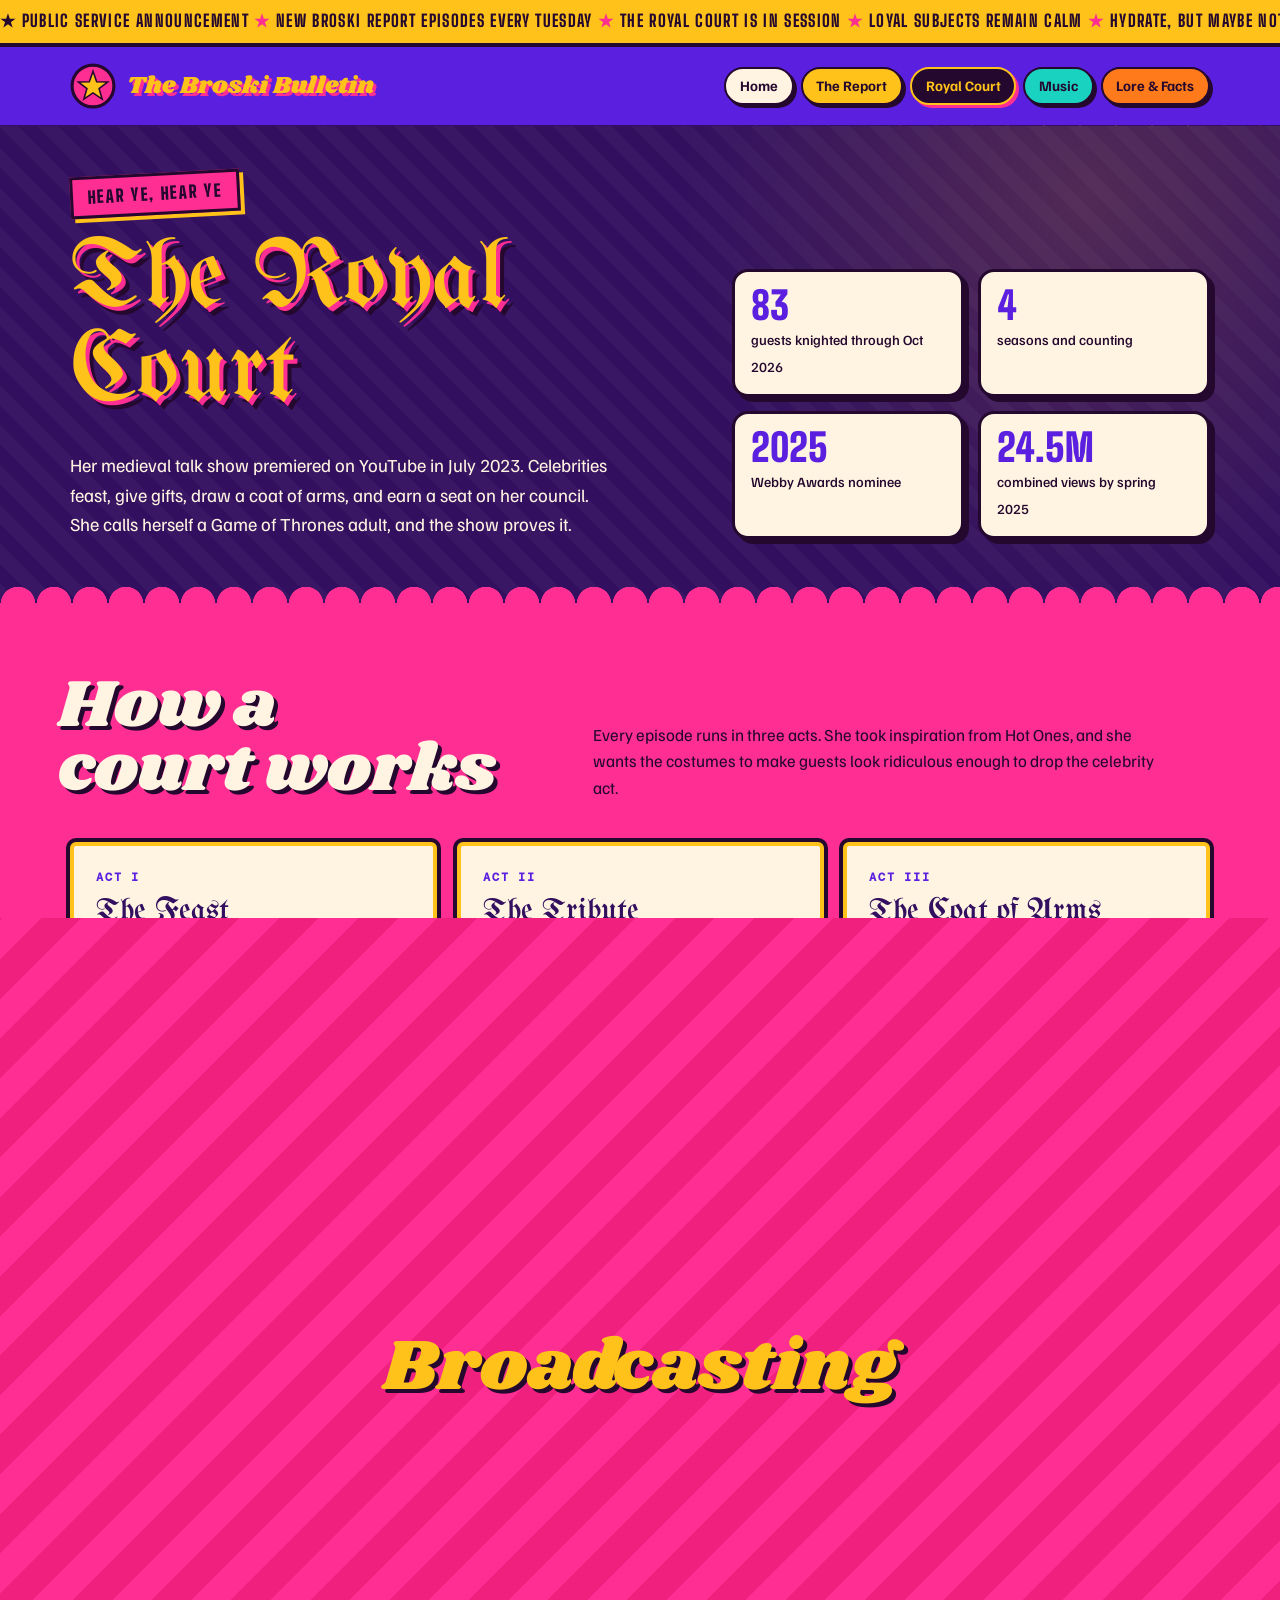
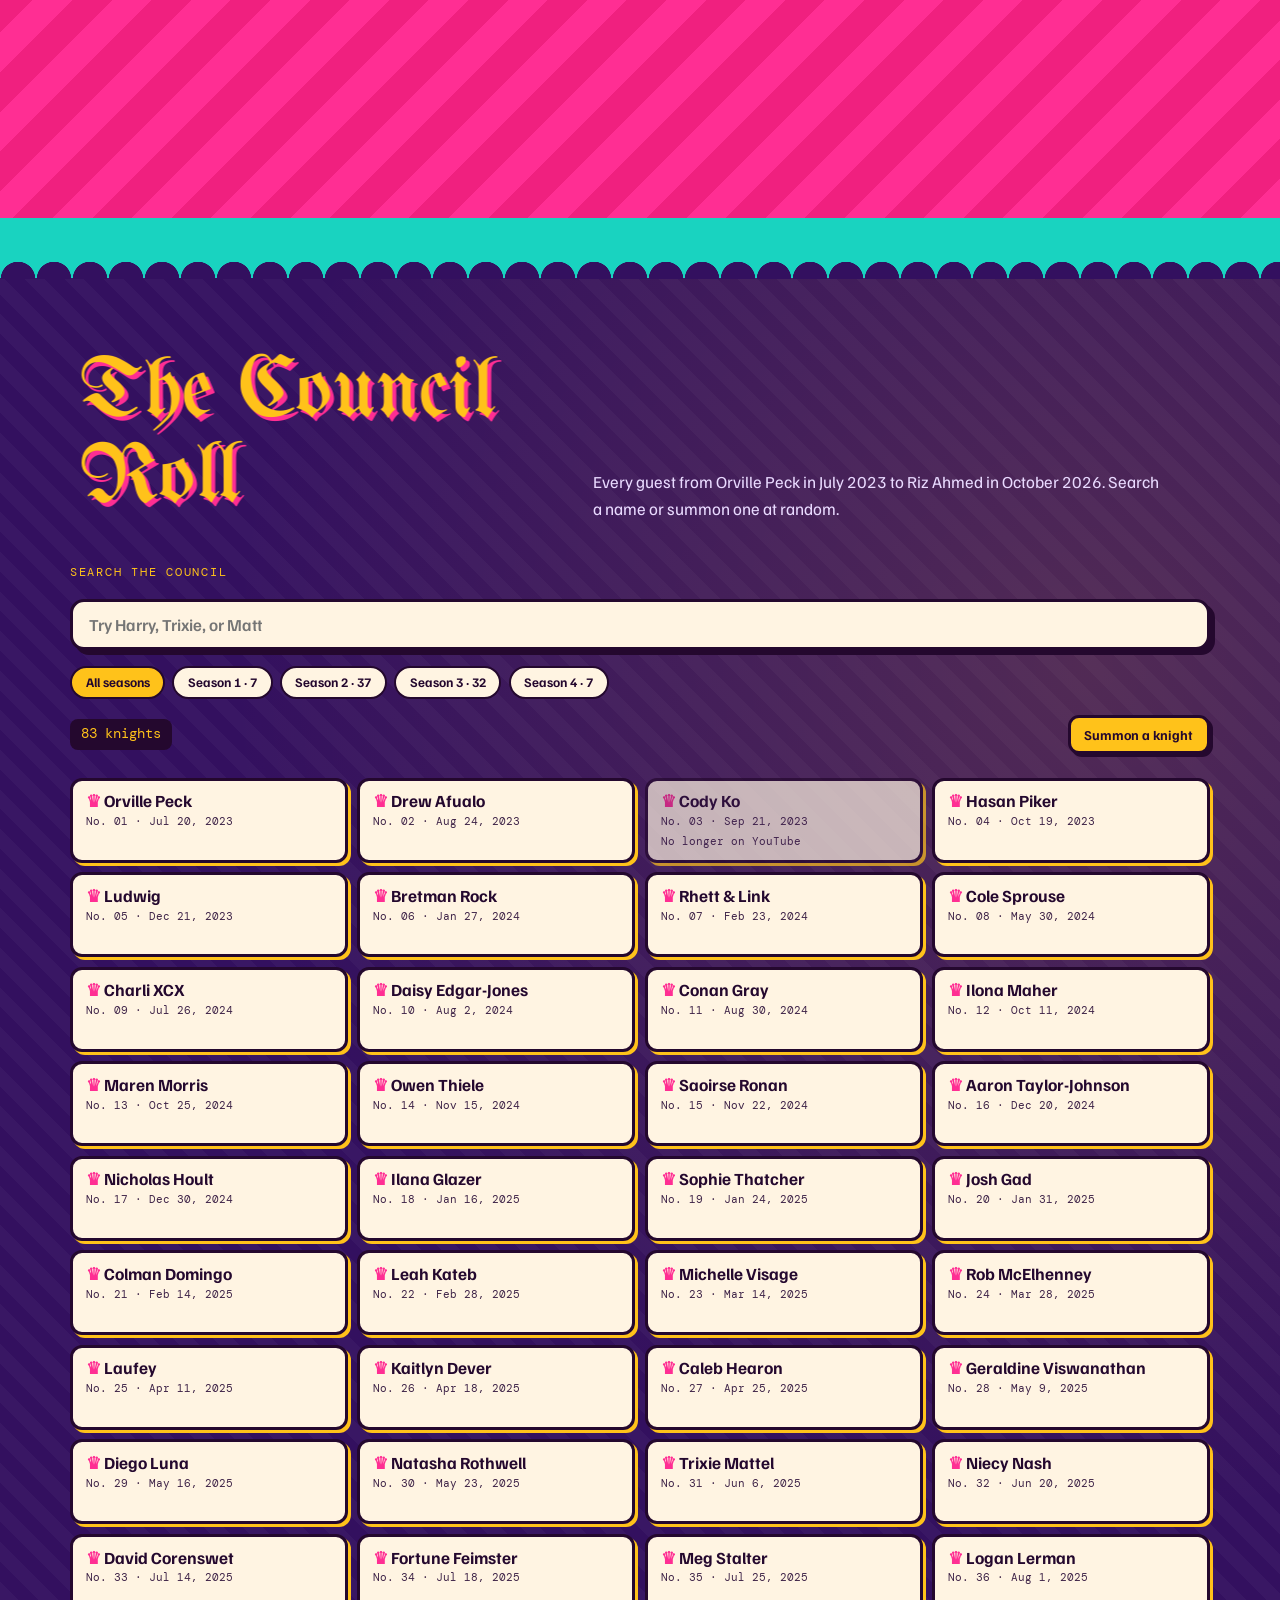
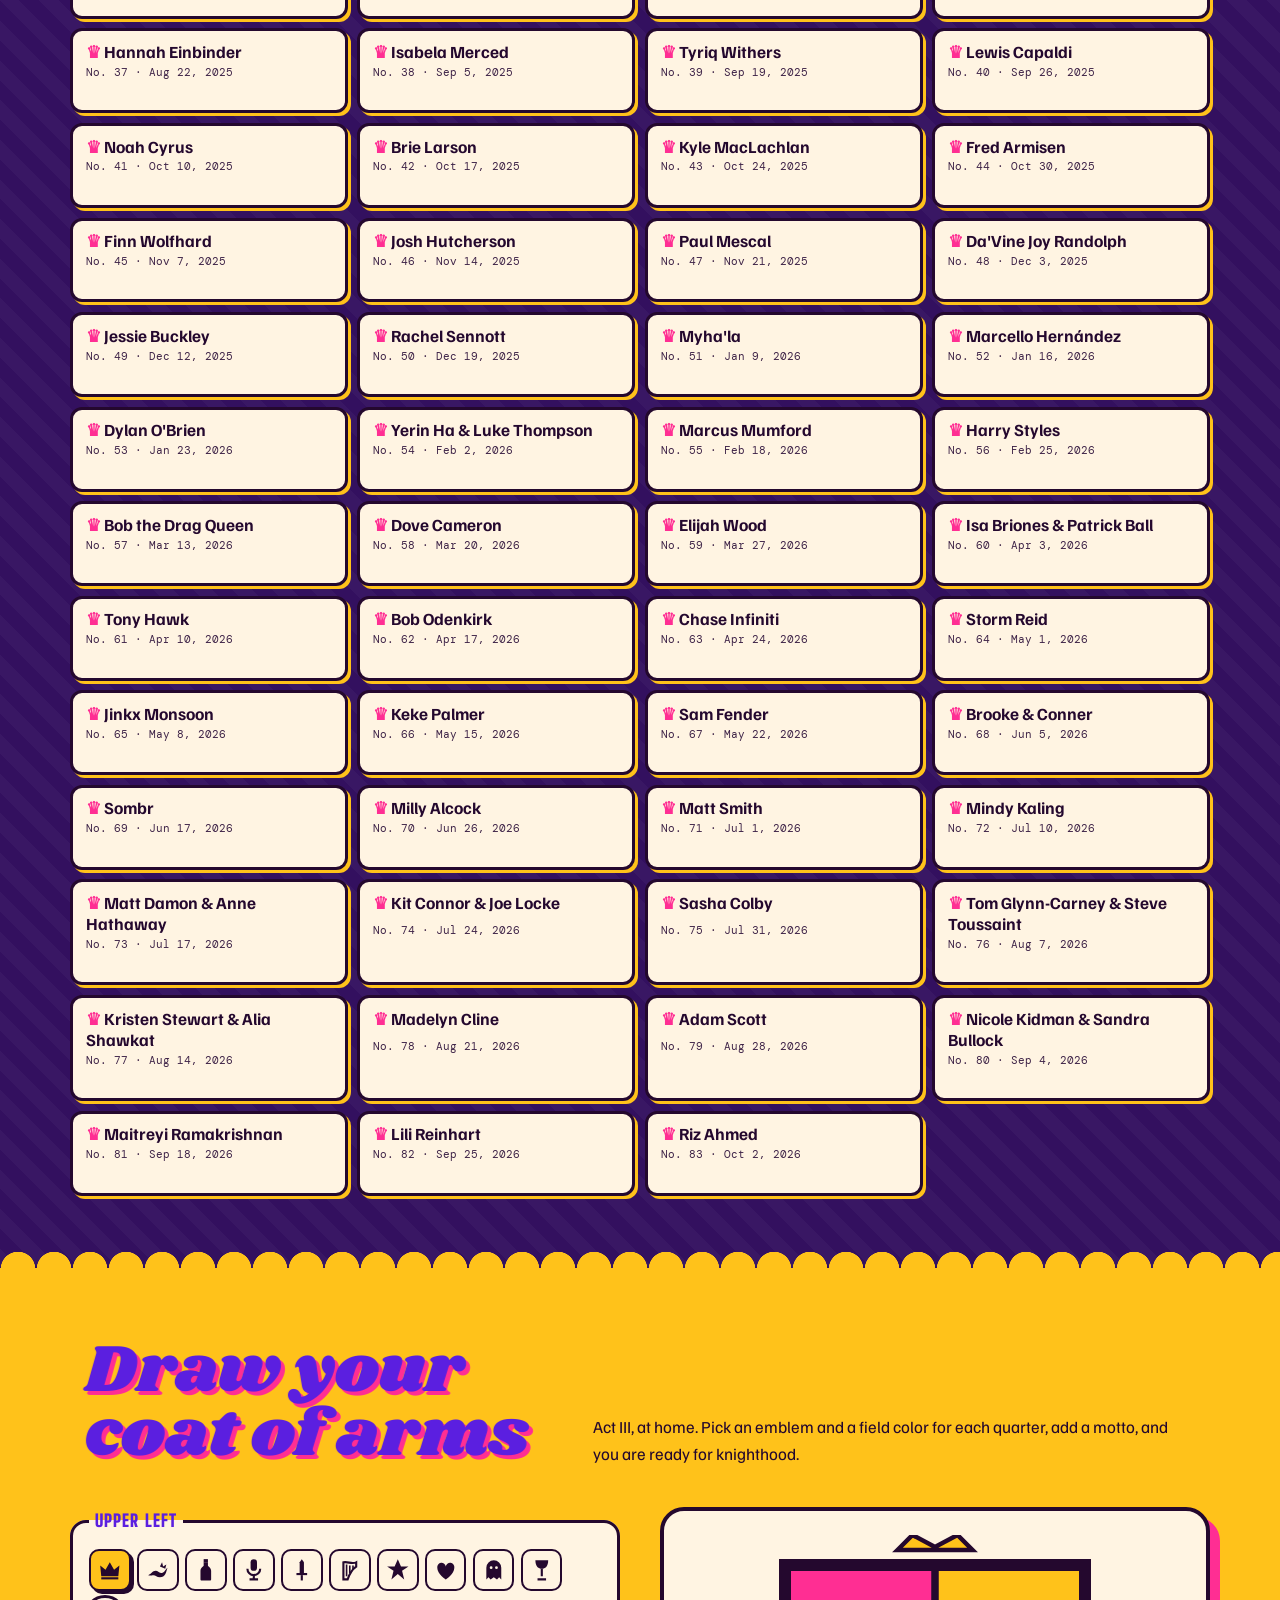
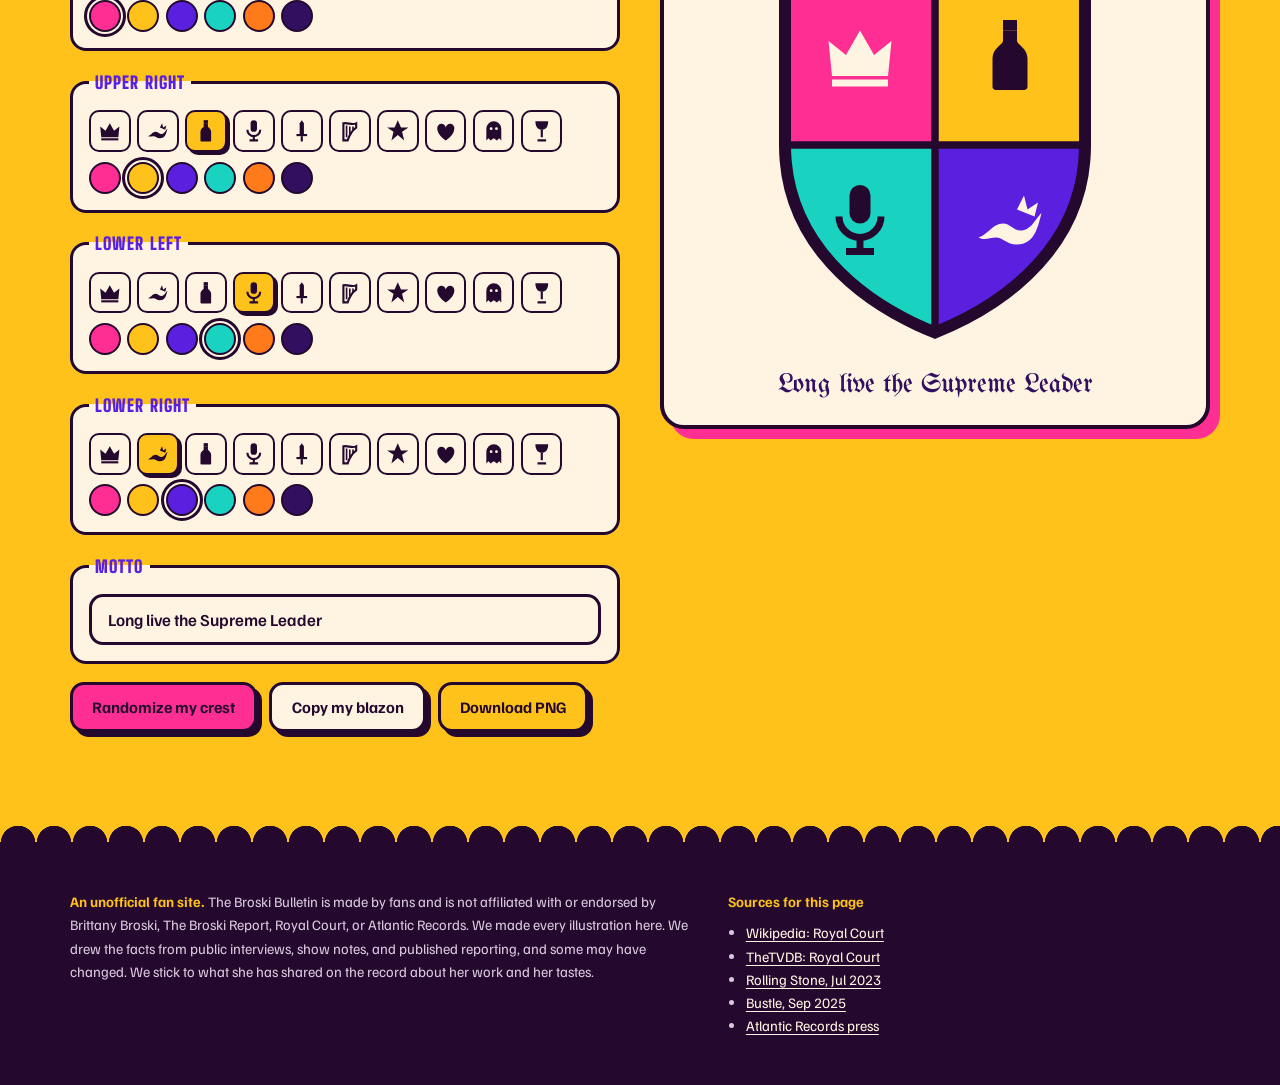
==== court.html @ e992fd04 "Play episodes in the on-page players, add 20 new episodes, contrast pass - Every Broski Report episo" ====
<!doctype html>
<html lang="en">
<head>
<meta charset="utf-8">
<meta name="viewport" content="width=device-width, initial-scale=1, viewport-fit=cover">
<title>Royal Court · Broski Bulletin</title>
<link rel="preconnect" href="https://fonts.googleapis.com"><link rel="preconnect" href="https://fonts.gstatic.com" crossorigin><link rel="stylesheet" href="https://fonts.googleapis.com/css2?family=Big+Shoulders+Display:wght@700;800;900&family=Familjen+Grotesk:ital,wght@0,400;0,500;0,700;1,400&family=DM+Mono:wght@400;500&family=UnifrakturMaguntia&family=Shrikhand&display=swap">
<link rel="stylesheet" href="styles.css">
</head>
<body>
<div class="ticker" aria-hidden="true"><div class="ticker-track"><span>★ Public service announcement <b>★</b> New Broski Report episodes every Tuesday <b>★</b> The Royal Court is in session <b>★</b> Loyal subjects remain calm <b>★</b> Hydrate, but maybe not with kombucha <b>★</b> Broski Nation thanks you for your service</span><span>★ Public service announcement <b>★</b> New Broski Report episodes every Tuesday <b>★</b> The Royal Court is in session <b>★</b> Loyal subjects remain calm <b>★</b> Hydrate, but maybe not with kombucha <b>★</b> Broski Nation thanks you for your service</span></div></div>
<header class="top" id="top">
  <div class="wrap">
    <a class="seal" href="index.html"><svg width="46" height="46" viewBox="0 0 44 44" aria-hidden="true"><circle cx="22" cy="22" r="20" fill="#FF2E93" stroke="#24082E" stroke-width="3"/><path d="M22 8 L25.5 18 L36 18.2 L27.8 24.5 L30.8 34.6 L22 28.6 L13.2 34.6 L16.2 24.5 L8 18.2 L18.5 18 Z" fill="#FFC21A" stroke="#24082E" stroke-width="1.5"/></svg>The Broski Bulletin</a>
    <nav class="nav" aria-label="Pages">
      <a href="index.html">Home</a>
      <a href="report.html">The Report</a>
      <a href="court.html" aria-current="page">Royal Court</a>
      <a href="music.html">Music</a>
      <a href="lore.html">Lore &amp; Facts</a>
    </nav>
  </div>
</header>
<main>
<section class="band b-court page-hero" aria-labelledby="page-title">
  <div class="wrap">
    <div>
      <span class="kicker">Hear ye, hear ye</span>
      <h1 id="page-title">The Royal Court</h1>
      <p class="lede">Her medieval talk show premiered on YouTube in July 2023. Celebrities feast, give gifts, draw a coat of arms, and earn a seat on her council. She calls herself a Game of Thrones adult, and the show proves it.</p>
    </div>
    <div class="hero-stats"><div><b>83</b><span>guests knighted through Oct 2026</span></div><div><b>4</b><span>seasons and counting</span></div><div><b>2025</b><span>Webby Awards nominee</span></div><div><b>24.5M</b><span>combined views by spring 2025</span></div></div>
  </div>
</section>

<section class="band b-pink" aria-labelledby="acts-title">
  <div class="wrap">
    <div class="sec-head"><h2 id="acts-title">How a court works</h2><p>Every episode runs in three acts. She took inspiration from Hot Ones, and she wants the costumes to make guests look ridiculous enough to drop the celebrity act.</p></div>
    <div class="acts">
      <article class="act"><span class="eyebrow">Act I</span><h3>The Feast</h3><p>The guest dresses the part in a cape and hat, eats from the royal table, drinks from a goblet, and fields funny and personal questions.</p></article>
      <article class="act"><span class="eyebrow">Act II</span><h3>The Tribute</h3><p>The guest presents a gift to the crown, and the two of them talk it through on air.</p></article>
      <article class="act"><span class="eyebrow">Act III</span><h3>The Coat of Arms</h3><p>The guest draws a four-part coat of arms while answering the emotional questions. Then she knights them onto her council.</p></article>
    </div>
  </div>
</section>

<section class="band b-teal" id="watch-court" aria-labelledby="wc-title">
  <div class="wrap">
    <div class="sec-head"><h2 id="wc-title">Hold court</h2><p>The official Royal Court playlist, every episode in one place. Press play and let the council run.</p></div>
    <div class="playlist stage" data-list="PLihu86dj4FRMiSutkdLJJhqg7zSeTvo6U" data-variant="court"><button class="yt pl-yt pl-court" type="button" data-list="PLihu86dj4FRMiSutkdLJJhqg7zSeTvo6U" aria-label="Play the Royal Court playlist"><span class="pl-icon pl-crown" aria-hidden="true">♛</span><span class="play" aria-hidden="true"></span><span class="pl-label">Play the full court</span></button><p class="pl-now" hidden></p><p class="pl-note">Plays here through YouTube. Pick any episode below to load it into this player. Prefer the app? <a href="https://www.youtube.com/playlist?list=PLihu86dj4FRMiSutkdLJJhqg7zSeTvo6U" target="_blank" rel="noopener">Open the playlist on YouTube ↗</a></p></div>
  </div>
</section>

<section class="band b-court" id="roll" aria-labelledby="roll-title">
  <div class="wrap">
    <div class="sec-head"><h2 id="roll-title">The Council Roll</h2><p>Every guest from Orville Peck in July 2023 to Riz Ahmed in October 2026. Search a name or summon one at random.</p></div>
    <div class="tools">
      <label class="eyebrow" for="g-search" style="color:#FFC21A">Search the council</label>
      <input class="search" id="g-search" type="search" placeholder="Try Harry, Trixie, or Matt" autocomplete="off">
      <div class="chips" role="group" aria-label="Filter by season"><button class="chip" type="button" data-cs="all" aria-pressed="true">All seasons</button><button class="chip" type="button" data-cs="1" aria-pressed="false">Season 1 · 7</button><button class="chip" type="button" data-cs="2" aria-pressed="false">Season 2 · 37</button><button class="chip" type="button" data-cs="3" aria-pressed="false">Season 3 · 32</button><button class="chip" type="button" data-cs="4" aria-pressed="false">Season 4 · 7</button></div>
      <div class="tools-row"><span class="count" id="g-count" aria-live="polite">83 knights</span><button class="btn gold small" id="g-random" type="button">Summon a knight</button></div>
    </div>
    <div class="roll-grid" id="roll-list">
      <button class="guest" type="button" id="knight-01" data-s="1" data-n="orville peck" data-vid="fV70vvbaktk" data-title="Royal Court: Orville Peck"><b>Orville Peck</b><span>No. 01 · Jul 20, 2023</span><em>▶ Play in the court</em></button>
      <button class="guest" type="button" id="knight-02" data-s="1" data-n="drew afualo" data-vid="s-8rWY9KZNY" data-title="Royal Court: Drew Afualo"><b>Drew Afualo</b><span>No. 02 · Aug 24, 2023</span><em>▶ Play in the court</em></button>
      <div class="guest gone" id="knight-03" data-s="1" data-n="cody ko"><b>Cody Ko</b><span>No. 03 · Sep 21, 2023</span><em>No longer on YouTube</em></div>
      <button class="guest" type="button" id="knight-04" data-s="1" data-n="hasan piker" data-vid="adirfoaPacc" data-title="Royal Court: Hasan Piker"><b>Hasan Piker</b><span>No. 04 · Oct 19, 2023</span><em>▶ Play in the court</em></button>
      <button class="guest" type="button" id="knight-05" data-s="1" data-n="ludwig" data-vid="oF1NpILWGhg" data-title="Royal Court: Ludwig"><b>Ludwig</b><span>No. 05 · Dec 21, 2023</span><em>▶ Play in the court</em></button>
      <button class="guest" type="button" id="knight-06" data-s="1" data-n="bretman rock" data-vid="0dn3V-PjU5I" data-title="Royal Court: Bretman Rock"><b>Bretman Rock</b><span>No. 06 · Jan 27, 2024</span><em>▶ Play in the court</em></button>
      <button class="guest" type="button" id="knight-07" data-s="1" data-n="rhett &amp; link" data-vid="HYHS8vIPZgQ" data-title="Royal Court: Rhett &amp; Link"><b>Rhett &amp; Link</b><span>No. 07 · Feb 23, 2024</span><em>▶ Play in the court</em></button>
      <button class="guest" type="button" id="knight-08" data-s="2" data-n="cole sprouse" data-vid="-iks8pJUv7E" data-title="Royal Court: Cole Sprouse"><b>Cole Sprouse</b><span>No. 08 · May 30, 2024</span><em>▶ Play in the court</em></button>
      <button class="guest" type="button" id="knight-09" data-s="2" data-n="charli xcx" data-vid="digzsDLaNOI" data-title="Royal Court: Charli XCX"><b>Charli XCX</b><span>No. 09 · Jul 26, 2024</span><em>▶ Play in the court</em></button>
      <button class="guest" type="button" id="knight-10" data-s="2" data-n="daisy edgar-jones" data-vid="FLEoDN6V2lo" data-title="Royal Court: Daisy Edgar-Jones"><b>Daisy Edgar-Jones</b><span>No. 10 · Aug 2, 2024</span><em>▶ Play in the court</em></button>
      <button class="guest" type="button" id="knight-11" data-s="2" data-n="conan gray" data-vid="x6bXsiDtYsY" data-title="Royal Court: Conan Gray"><b>Conan Gray</b><span>No. 11 · Aug 30, 2024</span><em>▶ Play in the court</em></button>
      <button class="guest" type="button" id="knight-12" data-s="2" data-n="ilona maher" data-vid="4u4KzBas7ZE" data-title="Royal Court: Ilona Maher"><b>Ilona Maher</b><span>No. 12 · Oct 11, 2024</span><em>▶ Play in the court</em></button>
      <button class="guest" type="button" id="knight-13" data-s="2" data-n="maren morris" data-vid="EG4ba0Igsf8" data-title="Royal Court: Maren Morris"><b>Maren Morris</b><span>No. 13 · Oct 25, 2024</span><em>▶ Play in the court</em></button>
      <button class="guest" type="button" id="knight-14" data-s="2" data-n="owen thiele" data-vid="AVlTqJifTgk" data-title="Royal Court: Owen Thiele"><b>Owen Thiele</b><span>No. 14 · Nov 15, 2024</span><em>▶ Play in the court</em></button>
      <button class="guest" type="button" id="knight-15" data-s="2" data-n="saoirse ronan" data-vid="PHTHdVK3JXM" data-title="Royal Court: Saoirse Ronan"><b>Saoirse Ronan</b><span>No. 15 · Nov 22, 2024</span><em>▶ Play in the court</em></button>
      <button class="guest" type="button" id="knight-16" data-s="2" data-n="aaron taylor-johnson" data-vid="9cHHK_ypNZw" data-title="Royal Court: Aaron Taylor-Johnson"><b>Aaron Taylor-Johnson</b><span>No. 16 · Dec 20, 2024</span><em>▶ Play in the court</em></button>
      <button class="guest" type="button" id="knight-17" data-s="2" data-n="nicholas hoult" data-vid="DfNcgzfg80s" data-title="Royal Court: Nicholas Hoult"><b>Nicholas Hoult</b><span>No. 17 · Dec 30, 2024</span><em>▶ Play in the court</em></button>
      <button class="guest" type="button" id="knight-18" data-s="2" data-n="ilana glazer" data-vid="cZEvDNVQgx0" data-title="Royal Court: Ilana Glazer"><b>Ilana Glazer</b><span>No. 18 · Jan 16, 2025</span><em>▶ Play in the court</em></button>
      <button class="guest" type="button" id="knight-19" data-s="2" data-n="sophie thatcher" data-vid="rtM6IstvooA" data-title="Royal Court: Sophie Thatcher"><b>Sophie Thatcher</b><span>No. 19 · Jan 24, 2025</span><em>▶ Play in the court</em></button>
      <button class="guest" type="button" id="knight-20" data-s="2" data-n="josh gad" data-vid="oa-iLXCTwtQ" data-title="Royal Court: Josh Gad"><b>Josh Gad</b><span>No. 20 · Jan 31, 2025</span><em>▶ Play in the court</em></button>
      <button class="guest" type="button" id="knight-21" data-s="2" data-n="colman domingo" data-vid="YT8e1mCeVMw" data-title="Royal Court: Colman Domingo"><b>Colman Domingo</b><span>No. 21 · Feb 14, 2025</span><em>▶ Play in the court</em></button>
      <button class="guest" type="button" id="knight-22" data-s="2" data-n="leah kateb" data-vid="DQCvuD04zIQ" data-title="Royal Court: Leah Kateb"><b>Leah Kateb</b><span>No. 22 · Feb 28, 2025</span><em>▶ Play in the court</em></button>
      <button class="guest" type="button" id="knight-23" data-s="2" data-n="michelle visage" data-vid="0R6yqx0B-6E" data-title="Royal Court: Michelle Visage"><b>Michelle Visage</b><span>No. 23 · Mar 14, 2025</span><em>▶ Play in the court</em></button>
      <button class="guest" type="button" id="knight-24" data-s="2" data-n="rob mcelhenney" data-vid="98WbNzYhYnU" data-title="Royal Court: Rob McElhenney"><b>Rob McElhenney</b><span>No. 24 · Mar 28, 2025</span><em>▶ Play in the court</em></button>
      <button class="guest" type="button" id="knight-25" data-s="2" data-n="laufey" data-vid="EOOKRYXw5ks" data-title="Royal Court: Laufey"><b>Laufey</b><span>No. 25 · Apr 11, 2025</span><em>▶ Play in the court</em></button>
      <button class="guest" type="button" id="knight-26" data-s="2" data-n="kaitlyn dever" data-vid="o1txVUDzhD0" data-title="Royal Court: Kaitlyn Dever"><b>Kaitlyn Dever</b><span>No. 26 · Apr 18, 2025</span><em>▶ Play in the court</em></button>
      <button class="guest" type="button" id="knight-27" data-s="2" data-n="caleb hearon" data-vid="6tNWYBV4xoM" data-title="Royal Court: Caleb Hearon"><b>Caleb Hearon</b><span>No. 27 · Apr 25, 2025</span><em>▶ Play in the court</em></button>
      <button class="guest" type="button" id="knight-28" data-s="2" data-n="geraldine viswanathan" data-vid="ZeoNuYuSGVY" data-title="Royal Court: Geraldine Viswanathan"><b>Geraldine Viswanathan</b><span>No. 28 · May 9, 2025</span><em>▶ Play in the court</em></button>
      <button class="guest" type="button" id="knight-29" data-s="2" data-n="diego luna" data-vid="CaMN7lbHevs" data-title="Royal Court: Diego Luna"><b>Diego Luna</b><span>No. 29 · May 16, 2025</span><em>▶ Play in the court</em></button>
      <button class="guest" type="button" id="knight-30" data-s="2" data-n="natasha rothwell" data-vid="2E7WGltkY3o" data-title="Royal Court: Natasha Rothwell"><b>Natasha Rothwell</b><span>No. 30 · May 23, 2025</span><em>▶ Play in the court</em></button>
      <button class="guest" type="button" id="knight-31" data-s="2" data-n="trixie mattel" data-vid="4_oLkEiO7ks" data-title="Royal Court: Trixie Mattel"><b>Trixie Mattel</b><span>No. 31 · Jun 6, 2025</span><em>▶ Play in the court</em></button>
      <button class="guest" type="button" id="knight-32" data-s="2" data-n="niecy nash" data-vid="9RvqhC-mcOw" data-title="Royal Court: Niecy Nash"><b>Niecy Nash</b><span>No. 32 · Jun 20, 2025</span><em>▶ Play in the court</em></button>
      <button class="guest" type="button" id="knight-33" data-s="2" data-n="david corenswet" data-vid="HSkxQslmZ8Q" data-title="Royal Court: David Corenswet"><b>David Corenswet</b><span>No. 33 · Jul 14, 2025</span><em>▶ Play in the court</em></button>
      <button class="guest" type="button" id="knight-34" data-s="2" data-n="fortune feimster" data-vid="CzJh-35rS60" data-title="Royal Court: Fortune Feimster"><b>Fortune Feimster</b><span>No. 34 · Jul 18, 2025</span><em>▶ Play in the court</em></button>
      <button class="guest" type="button" id="knight-35" data-s="2" data-n="meg stalter" data-vid="cTwMxhx8jP0" data-title="Royal Court: Meg Stalter"><b>Meg Stalter</b><span>No. 35 · Jul 25, 2025</span><em>▶ Play in the court</em></button>
      <button class="guest" type="button" id="knight-36" data-s="2" data-n="logan lerman" data-vid="xcJBPqEaLYc" data-title="Royal Court: Logan Lerman"><b>Logan Lerman</b><span>No. 36 · Aug 1, 2025</span><em>▶ Play in the court</em></button>
      <button class="guest" type="button" id="knight-37" data-s="2" data-n="hannah einbinder" data-vid="ypTsVPomfOc" data-title="Royal Court: Hannah Einbinder"><b>Hannah Einbinder</b><span>No. 37 · Aug 22, 2025</span><em>▶ Play in the court</em></button>
      <button class="guest" type="button" id="knight-38" data-s="2" data-n="isabela merced" data-vid="nbY4zdliKuA" data-title="Royal Court: Isabela Merced"><b>Isabela Merced</b><span>No. 38 · Sep 5, 2025</span><em>▶ Play in the court</em></button>
      <button class="guest" type="button" id="knight-39" data-s="2" data-n="tyriq withers" data-vid="HVyvXZMtGis" data-title="Royal Court: Tyriq Withers"><b>Tyriq Withers</b><span>No. 39 · Sep 19, 2025</span><em>▶ Play in the court</em></button>
      <button class="guest" type="button" id="knight-40" data-s="2" data-n="lewis capaldi" data-vid="gWUYhW1h7uU" data-title="Royal Court: Lewis Capaldi"><b>Lewis Capaldi</b><span>No. 40 · Sep 26, 2025</span><em>▶ Play in the court</em></button>
      <button class="guest" type="button" id="knight-41" data-s="2" data-n="noah cyrus" data-vid="sH0AILbpY0Y" data-title="Royal Court: Noah Cyrus"><b>Noah Cyrus</b><span>No. 41 · Oct 10, 2025</span><em>▶ Play in the court</em></button>
      <button class="guest" type="button" id="knight-42" data-s="2" data-n="brie larson" data-vid="RiplOo4Cz3E" data-title="Royal Court: Brie Larson"><b>Brie Larson</b><span>No. 42 · Oct 17, 2025</span><em>▶ Play in the court</em></button>
      <button class="guest" type="button" id="knight-43" data-s="2" data-n="kyle maclachlan" data-vid="fTXvdLjWgLw" data-title="Royal Court: Kyle MacLachlan"><b>Kyle MacLachlan</b><span>No. 43 · Oct 24, 2025</span><em>▶ Play in the court</em></button>
      <button class="guest" type="button" id="knight-44" data-s="2" data-n="fred armisen" data-vid="Y3OFomGGO1A" data-title="Royal Court: Fred Armisen"><b>Fred Armisen</b><span>No. 44 · Oct 30, 2025</span><em>▶ Play in the court</em></button>
      <button class="guest" type="button" id="knight-45" data-s="3" data-n="finn wolfhard" data-vid="MsFpMz5H3-M" data-title="Royal Court: Finn Wolfhard"><b>Finn Wolfhard</b><span>No. 45 · Nov 7, 2025</span><em>▶ Play in the court</em></button>
      <button class="guest" type="button" id="knight-46" data-s="3" data-n="josh hutcherson" data-vid="V5GCCiQwQJQ" data-title="Royal Court: Josh Hutcherson"><b>Josh Hutcherson</b><span>No. 46 · Nov 14, 2025</span><em>▶ Play in the court</em></button>
      <button class="guest" type="button" id="knight-47" data-s="3" data-n="paul mescal" data-vid="MdtR0hK5R0I" data-title="Royal Court: Paul Mescal"><b>Paul Mescal</b><span>No. 47 · Nov 21, 2025</span><em>▶ Play in the court</em></button>
      <button class="guest" type="button" id="knight-48" data-s="3" data-n="da&#x27;vine joy randolph" data-vid="T6dyHb39XsU" data-title="Royal Court: Da&#x27;Vine Joy Randolph"><b>Da&#x27;Vine Joy Randolph</b><span>No. 48 · Dec 3, 2025</span><em>▶ Play in the court</em></button>
      <button class="guest" type="button" id="knight-49" data-s="3" data-n="jessie buckley" data-vid="laPRoJM1piA" data-title="Royal Court: Jessie Buckley"><b>Jessie Buckley</b><span>No. 49 · Dec 12, 2025</span><em>▶ Play in the court</em></button>
      <button class="guest" type="button" id="knight-50" data-s="3" data-n="rachel sennott" data-vid="HZnwic9-oTk" data-title="Royal Court: Rachel Sennott"><b>Rachel Sennott</b><span>No. 50 · Dec 19, 2025</span><em>▶ Play in the court</em></button>
      <button class="guest" type="button" id="knight-51" data-s="3" data-n="myha&#x27;la" data-vid="ZX1fD_rtOaY" data-title="Royal Court: Myha&#x27;la"><b>Myha&#x27;la</b><span>No. 51 · Jan 9, 2026</span><em>▶ Play in the court</em></button>
      <button class="guest" type="button" id="knight-52" data-s="3" data-n="marcello hernández" data-vid="vt3AW9stvpg" data-title="Royal Court: Marcello Hernández"><b>Marcello Hernández</b><span>No. 52 · Jan 16, 2026</span><em>▶ Play in the court</em></button>
      <button class="guest" type="button" id="knight-53" data-s="3" data-n="dylan o&#x27;brien" data-vid="HFLsqG6Umn0" data-title="Royal Court: Dylan O&#x27;Brien"><b>Dylan O&#x27;Brien</b><span>No. 53 · Jan 23, 2026</span><em>▶ Play in the court</em></button>
      <button class="guest" type="button" id="knight-54" data-s="3" data-n="yerin ha &amp; luke thompson" data-vid="9gRIO_P7utw" data-title="Royal Court: Yerin Ha &amp; Luke Thompson"><b>Yerin Ha &amp; Luke Thompson</b><span>No. 54 · Feb 2, 2026</span><em>▶ Play in the court</em></button>
      <button class="guest" type="button" id="knight-55" data-s="3" data-n="marcus mumford" data-vid="Yv-r79zWPPA" data-title="Royal Court: Marcus Mumford"><b>Marcus Mumford</b><span>No. 55 · Feb 18, 2026</span><em>▶ Play in the court</em></button>
      <button class="guest" type="button" id="knight-56" data-s="3" data-n="harry styles" data-vid="oVVkmPxGtz8" data-title="Royal Court: Harry Styles"><b>Harry Styles</b><span>No. 56 · Feb 25, 2026</span><em>▶ Play in the court</em></button>
      <button class="guest" type="button" id="knight-57" data-s="3" data-n="bob the drag queen" data-vid="GQL-T7LR8YU" data-title="Royal Court: Bob the Drag Queen"><b>Bob the Drag Queen</b><span>No. 57 · Mar 13, 2026</span><em>▶ Play in the court</em></button>
      <button class="guest" type="button" id="knight-58" data-s="3" data-n="dove cameron" data-vid="31OeWxIAr5s" data-title="Royal Court: Dove Cameron"><b>Dove Cameron</b><span>No. 58 · Mar 20, 2026</span><em>▶ Play in the court</em></button>
      <button class="guest" type="button" id="knight-59" data-s="3" data-n="elijah wood" data-vid="kMhEDvAyH8c" data-title="Royal Court: Elijah Wood"><b>Elijah Wood</b><span>No. 59 · Mar 27, 2026</span><em>▶ Play in the court</em></button>
      <button class="guest" type="button" id="knight-60" data-s="3" data-n="isa briones &amp; patrick ball" data-vid="l9AKB-uT34w" data-title="Royal Court: Isa Briones &amp; Patrick Ball"><b>Isa Briones &amp; Patrick Ball</b><span>No. 60 · Apr 3, 2026</span><em>▶ Play in the court</em></button>
      <button class="guest" type="button" id="knight-61" data-s="3" data-n="tony hawk" data-vid="RroXmbCfyGU" data-title="Royal Court: Tony Hawk"><b>Tony Hawk</b><span>No. 61 · Apr 10, 2026</span><em>▶ Play in the court</em></button>
      <button class="guest" type="button" id="knight-62" data-s="3" data-n="bob odenkirk" data-vid="4sQKOZrKOqI" data-title="Royal Court: Bob Odenkirk"><b>Bob Odenkirk</b><span>No. 62 · Apr 17, 2026</span><em>▶ Play in the court</em></button>
      <button class="guest" type="button" id="knight-63" data-s="3" data-n="chase infiniti" data-vid="-nMdFYamG0Y" data-title="Royal Court: Chase Infiniti"><b>Chase Infiniti</b><span>No. 63 · Apr 24, 2026</span><em>▶ Play in the court</em></button>
      <button class="guest" type="button" id="knight-64" data-s="3" data-n="storm reid" data-vid="tJ_x7J7PV20" data-title="Royal Court: Storm Reid"><b>Storm Reid</b><span>No. 64 · May 1, 2026</span><em>▶ Play in the court</em></button>
      <button class="guest" type="button" id="knight-65" data-s="3" data-n="jinkx monsoon" data-vid="lsdSTFDOHKQ" data-title="Royal Court: Jinkx Monsoon"><b>Jinkx Monsoon</b><span>No. 65 · May 8, 2026</span><em>▶ Play in the court</em></button>
      <button class="guest" type="button" id="knight-66" data-s="3" data-n="keke palmer" data-vid="XswPeqr3lyQ" data-title="Royal Court: Keke Palmer"><b>Keke Palmer</b><span>No. 66 · May 15, 2026</span><em>▶ Play in the court</em></button>
      <button class="guest" type="button" id="knight-67" data-s="3" data-n="sam fender" data-vid="oEqzpe45l4M" data-title="Royal Court: Sam Fender"><b>Sam Fender</b><span>No. 67 · May 22, 2026</span><em>▶ Play in the court</em></button>
      <button class="guest" type="button" id="knight-68" data-s="3" data-n="brooke &amp; conner" data-vid="Fg3Ll7n-gbQ" data-title="Royal Court: Brooke &amp; Conner"><b>Brooke &amp; Conner</b><span>No. 68 · Jun 5, 2026</span><em>▶ Play in the court</em></button>
      <button class="guest" type="button" id="knight-69" data-s="3" data-n="sombr" data-vid="xUPuR25faLw" data-title="Royal Court: Sombr"><b>Sombr</b><span>No. 69 · Jun 17, 2026</span><em>▶ Play in the court</em></button>
      <button class="guest" type="button" id="knight-70" data-s="3" data-n="milly alcock" data-vid="T_eaN34_wjY" data-title="Royal Court: Milly Alcock"><b>Milly Alcock</b><span>No. 70 · Jun 26, 2026</span><em>▶ Play in the court</em></button>
      <button class="guest" type="button" id="knight-71" data-s="3" data-n="matt smith" data-vid="ThPQqEyllxg" data-title="Royal Court: Matt Smith"><b>Matt Smith</b><span>No. 71 · Jul 1, 2026</span><em>▶ Play in the court</em></button>
      <button class="guest" type="button" id="knight-72" data-s="3" data-n="mindy kaling" data-vid="-mq1nyyBlz8" data-title="Royal Court: Mindy Kaling"><b>Mindy Kaling</b><span>No. 72 · Jul 10, 2026</span><em>▶ Play in the court</em></button>
      <button class="guest" type="button" id="knight-73" data-s="3" data-n="matt damon &amp; anne hathaway" data-vid="40A0xGEPfcU" data-title="Royal Court: Matt Damon &amp; Anne Hathaway"><b>Matt Damon &amp; Anne Hathaway</b><span>No. 73 · Jul 17, 2026</span><em>▶ Play in the court</em></button>
      <button class="guest" type="button" id="knight-74" data-s="3" data-n="kit connor &amp; joe locke" data-vid="Ir_uqB2GBaU" data-title="Royal Court: Kit Connor &amp; Joe Locke"><b>Kit Connor &amp; Joe Locke</b><span>No. 74 · Jul 24, 2026</span><em>▶ Play in the court</em></button>
      <button class="guest" type="button" id="knight-75" data-s="3" data-n="sasha colby" data-vid="h0k3V0G_Isc" data-title="Royal Court: Sasha Colby"><b>Sasha Colby</b><span>No. 75 · Jul 31, 2026</span><em>▶ Play in the court</em></button>
      <button class="guest" type="button" id="knight-76" data-s="3" data-n="tom glynn-carney &amp; steve toussaint" data-vid="Dcb6U7R8h9U" data-title="Royal Court: Tom Glynn-Carney &amp; Steve Toussaint"><b>Tom Glynn-Carney &amp; Steve Toussaint</b><span>No. 76 · Aug 7, 2026</span><em>▶ Play in the court</em></button>
      <button class="guest" type="button" id="knight-77" data-s="4" data-n="kristen stewart &amp; alia shawkat" data-vid="bHk20C33r_c" data-title="Royal Court: Kristen Stewart &amp; Alia Shawkat"><b>Kristen Stewart &amp; Alia Shawkat</b><span>No. 77 · Aug 14, 2026</span><em>▶ Play in the court</em></button>
      <button class="guest" type="button" id="knight-78" data-s="4" data-n="madelyn cline" data-vid="LGaD7BiMjkU" data-title="Royal Court: Madelyn Cline"><b>Madelyn Cline</b><span>No. 78 · Aug 21, 2026</span><em>▶ Play in the court</em></button>
      <button class="guest" type="button" id="knight-79" data-s="4" data-n="adam scott" data-vid="rIckrYV0I74" data-title="Royal Court: Adam Scott"><b>Adam Scott</b><span>No. 79 · Aug 28, 2026</span><em>▶ Play in the court</em></button>
      <button class="guest" type="button" id="knight-80" data-s="4" data-n="nicole kidman &amp; sandra bullock" data-vid="y77uXYXhr2o" data-title="Royal Court: Nicole Kidman &amp; Sandra Bullock"><b>Nicole Kidman &amp; Sandra Bullock</b><span>No. 80 · Sep 4, 2026</span><em>▶ Play in the court</em></button>
      <button class="guest" type="button" id="knight-81" data-s="4" data-n="maitreyi ramakrishnan" data-vid="79agJoI8wEQ" data-title="Royal Court: Maitreyi Ramakrishnan"><b>Maitreyi Ramakrishnan</b><span>No. 81 · Sep 18, 2026</span><em>▶ Play in the court</em></button>
      <button class="guest" type="button" id="knight-82" data-s="4" data-n="lili reinhart" data-vid="QVN00spv1xs" data-title="Royal Court: Lili Reinhart"><b>Lili Reinhart</b><span>No. 82 · Sep 25, 2026</span><em>▶ Play in the court</em></button>
      <button class="guest" type="button" id="knight-83" data-s="4" data-n="riz ahmed" data-vid="sJgef0-4w_8" data-title="Royal Court: Riz Ahmed"><b>Riz Ahmed</b><span>No. 83 · Oct 2, 2026</span><em>▶ Play in the court</em></button>
    </div>
    <p class="empty" id="g-empty" hidden>No knight by that name. Check the spelling, or they may not have been summoned yet.</p>
  </div>
</section>

<section class="band b-gold" id="arms" aria-labelledby="arms-title">
  <div class="wrap">
    <div class="sec-head"><h2 id="arms-title">Draw your coat of arms</h2><p>Act III, at home. Pick an emblem and a field color for each quarter, add a motto, and you are ready for knighthood.</p></div>
    <div class="arms">
      <div class="arms-controls">
        <fieldset><legend>Upper left</legend><div class="icon-row"><button class="icon-btn" type="button" data-q="0" data-icon="crown" aria-label="crown" aria-pressed="true"><svg viewBox="0 0 24 24" style="color:#24082E"><path d="M4 18h16l1-10-5 4-4-7-4 7-5-4z" fill="currentColor"/><rect x="4" y="19" width="16" height="2" fill="currentColor"/></svg></button><button class="icon-btn" type="button" data-q="0" data-icon="dragon" aria-label="dragon" aria-pressed="false"><svg viewBox="0 0 24 24" style="color:#24082E"><path d="M3 17c3-1 4-4 7-4 2 0 3 2 5 2 3 0 4-3 6-5-1 4-2 9-7 9-3 0-4-2-6-2-2 0-3 1-5 0z" fill="currentColor"/><path d="M14 9l2-4 1 4 3-2-1 4" fill="currentColor"/></svg></button><button class="icon-btn" type="button" data-q="0" data-icon="bottle" aria-label="bottle" aria-pressed="false"><svg viewBox="0 0 24 24" style="color:#24082E"><rect x="10" y="2" width="4" height="3" fill="currentColor"/><path d="M10 5h4v3c0 1 3 2 3 5v8c0 1-1 1-1 1H8s-1 0-1-1v-8c0-3 3-4 3-5z" fill="currentColor"/></svg></button><button class="icon-btn" type="button" data-q="0" data-icon="mic" aria-label="mic" aria-pressed="false"><svg viewBox="0 0 24 24" style="color:#24082E"><rect x="9" y="2" width="6" height="11" rx="3" fill="currentColor"/><path d="M6 11a6 6 0 0012 0M12 17v4M8 21h8" stroke="currentColor" stroke-width="2" fill="none"/></svg></button><button class="icon-btn" type="button" data-q="0" data-icon="sword" aria-label="sword" aria-pressed="false"><svg viewBox="0 0 24 24" style="color:#24082E"><path d="M12 2l2 3v10h-4V5z" fill="currentColor"/><rect x="7" y="15" width="10" height="2" fill="currentColor"/><rect x="11" y="17" width="2" height="5" fill="currentColor"/></svg></button><button class="icon-btn" type="button" data-q="0" data-icon="harp" aria-label="harp" aria-pressed="false"><svg viewBox="0 0 24 24" style="color:#24082E"><path d="M6 21V5c4-1 8 2 12 0v4c-3 2-6 6-8 12z" fill="none" stroke="currentColor" stroke-width="2"/><path d="M9 7v11M12 8v7M15 8v4" stroke="currentColor" stroke-width="1.5"/></svg></button><button class="icon-btn" type="button" data-q="0" data-icon="star" aria-label="star" aria-pressed="false"><svg viewBox="0 0 24 24" style="color:#24082E"><path d="M12 2l3 7h7l-6 4 2 8-6-5-6 5 2-8-6-4h7z" fill="currentColor"/></svg></button><button class="icon-btn" type="button" data-q="0" data-icon="heart" aria-label="heart" aria-pressed="false"><svg viewBox="0 0 24 24" style="color:#24082E"><path d="M12 21s-8-5-8-11a4 4 0 018-1 4 4 0 018 1c0 6-8 11-8 11z" fill="currentColor"/></svg></button><button class="icon-btn" type="button" data-q="0" data-icon="ghost" aria-label="ghost" aria-pressed="false"><svg viewBox="0 0 24 24" style="color:#24082E"><path d="M5 21V10a7 7 0 0114 0v11l-2-2-2 2-3-2-3 2-2-2z" fill="currentColor"/><circle cx="9.5" cy="10" r="1.3" fill="#FFF4E2"/><circle cx="14.5" cy="10" r="1.3" fill="#FFF4E2"/></svg></button><button class="icon-btn" type="button" data-q="0" data-icon="goblet" aria-label="goblet" aria-pressed="false"><svg viewBox="0 0 24 24" style="color:#24082E"><path d="M6 3h12c0 6-3 8-6 8s-6-2-6-8z" fill="currentColor"/><path d="M12 11v7M8 21h8" stroke="currentColor" stroke-width="2"/></svg></button></div><div class="swatches"><button class="swatch" type="button" data-q="0" data-color="#FF2E93" style="background:#FF2E93" aria-label="Field color #FF2E93" aria-pressed="true"></button><button class="swatch" type="button" data-q="0" data-color="#FFC21A" style="background:#FFC21A" aria-label="Field color #FFC21A" aria-pressed="false"></button><button class="swatch" type="button" data-q="0" data-color="#5B1FE0" style="background:#5B1FE0" aria-label="Field color #5B1FE0" aria-pressed="false"></button><button class="swatch" type="button" data-q="0" data-color="#19D3C0" style="background:#19D3C0" aria-label="Field color #19D3C0" aria-pressed="false"></button><button class="swatch" type="button" data-q="0" data-color="#FF7A1A" style="background:#FF7A1A" aria-label="Field color #FF7A1A" aria-pressed="false"></button><button class="swatch" type="button" data-q="0" data-color="#33105F" style="background:#33105F" aria-label="Field color #33105F" aria-pressed="false"></button></div></fieldset>
        <fieldset><legend>Upper right</legend><div class="icon-row"><button class="icon-btn" type="button" data-q="1" data-icon="crown" aria-label="crown" aria-pressed="false"><svg viewBox="0 0 24 24" style="color:#24082E"><path d="M4 18h16l1-10-5 4-4-7-4 7-5-4z" fill="currentColor"/><rect x="4" y="19" width="16" height="2" fill="currentColor"/></svg></button><button class="icon-btn" type="button" data-q="1" data-icon="dragon" aria-label="dragon" aria-pressed="false"><svg viewBox="0 0 24 24" style="color:#24082E"><path d="M3 17c3-1 4-4 7-4 2 0 3 2 5 2 3 0 4-3 6-5-1 4-2 9-7 9-3 0-4-2-6-2-2 0-3 1-5 0z" fill="currentColor"/><path d="M14 9l2-4 1 4 3-2-1 4" fill="currentColor"/></svg></button><button class="icon-btn" type="button" data-q="1" data-icon="bottle" aria-label="bottle" aria-pressed="true"><svg viewBox="0 0 24 24" style="color:#24082E"><rect x="10" y="2" width="4" height="3" fill="currentColor"/><path d="M10 5h4v3c0 1 3 2 3 5v8c0 1-1 1-1 1H8s-1 0-1-1v-8c0-3 3-4 3-5z" fill="currentColor"/></svg></button><button class="icon-btn" type="button" data-q="1" data-icon="mic" aria-label="mic" aria-pressed="false"><svg viewBox="0 0 24 24" style="color:#24082E"><rect x="9" y="2" width="6" height="11" rx="3" fill="currentColor"/><path d="M6 11a6 6 0 0012 0M12 17v4M8 21h8" stroke="currentColor" stroke-width="2" fill="none"/></svg></button><button class="icon-btn" type="button" data-q="1" data-icon="sword" aria-label="sword" aria-pressed="false"><svg viewBox="0 0 24 24" style="color:#24082E"><path d="M12 2l2 3v10h-4V5z" fill="currentColor"/><rect x="7" y="15" width="10" height="2" fill="currentColor"/><rect x="11" y="17" width="2" height="5" fill="currentColor"/></svg></button><button class="icon-btn" type="button" data-q="1" data-icon="harp" aria-label="harp" aria-pressed="false"><svg viewBox="0 0 24 24" style="color:#24082E"><path d="M6 21V5c4-1 8 2 12 0v4c-3 2-6 6-8 12z" fill="none" stroke="currentColor" stroke-width="2"/><path d="M9 7v11M12 8v7M15 8v4" stroke="currentColor" stroke-width="1.5"/></svg></button><button class="icon-btn" type="button" data-q="1" data-icon="star" aria-label="star" aria-pressed="false"><svg viewBox="0 0 24 24" style="color:#24082E"><path d="M12 2l3 7h7l-6 4 2 8-6-5-6 5 2-8-6-4h7z" fill="currentColor"/></svg></button><button class="icon-btn" type="button" data-q="1" data-icon="heart" aria-label="heart" aria-pressed="false"><svg viewBox="0 0 24 24" style="color:#24082E"><path d="M12 21s-8-5-8-11a4 4 0 018-1 4 4 0 018 1c0 6-8 11-8 11z" fill="currentColor"/></svg></button><button class="icon-btn" type="button" data-q="1" data-icon="ghost" aria-label="ghost" aria-pressed="false"><svg viewBox="0 0 24 24" style="color:#24082E"><path d="M5 21V10a7 7 0 0114 0v11l-2-2-2 2-3-2-3 2-2-2z" fill="currentColor"/><circle cx="9.5" cy="10" r="1.3" fill="#FFF4E2"/><circle cx="14.5" cy="10" r="1.3" fill="#FFF4E2"/></svg></button><button class="icon-btn" type="button" data-q="1" data-icon="goblet" aria-label="goblet" aria-pressed="false"><svg viewBox="0 0 24 24" style="color:#24082E"><path d="M6 3h12c0 6-3 8-6 8s-6-2-6-8z" fill="currentColor"/><path d="M12 11v7M8 21h8" stroke="currentColor" stroke-width="2"/></svg></button></div><div class="swatches"><button class="swatch" type="button" data-q="1" data-color="#FF2E93" style="background:#FF2E93" aria-label="Field color #FF2E93" aria-pressed="false"></button><button class="swatch" type="button" data-q="1" data-color="#FFC21A" style="background:#FFC21A" aria-label="Field color #FFC21A" aria-pressed="true"></button><button class="swatch" type="button" data-q="1" data-color="#5B1FE0" style="background:#5B1FE0" aria-label="Field color #5B1FE0" aria-pressed="false"></button><button class="swatch" type="button" data-q="1" data-color="#19D3C0" style="background:#19D3C0" aria-label="Field color #19D3C0" aria-pressed="false"></button><button class="swatch" type="button" data-q="1" data-color="#FF7A1A" style="background:#FF7A1A" aria-label="Field color #FF7A1A" aria-pressed="false"></button><button class="swatch" type="button" data-q="1" data-color="#33105F" style="background:#33105F" aria-label="Field color #33105F" aria-pressed="false"></button></div></fieldset>
        <fieldset><legend>Lower left</legend><div class="icon-row"><button class="icon-btn" type="button" data-q="2" data-icon="crown" aria-label="crown" aria-pressed="false"><svg viewBox="0 0 24 24" style="color:#24082E"><path d="M4 18h16l1-10-5 4-4-7-4 7-5-4z" fill="currentColor"/><rect x="4" y="19" width="16" height="2" fill="currentColor"/></svg></button><button class="icon-btn" type="button" data-q="2" data-icon="dragon" aria-label="dragon" aria-pressed="false"><svg viewBox="0 0 24 24" style="color:#24082E"><path d="M3 17c3-1 4-4 7-4 2 0 3 2 5 2 3 0 4-3 6-5-1 4-2 9-7 9-3 0-4-2-6-2-2 0-3 1-5 0z" fill="currentColor"/><path d="M14 9l2-4 1 4 3-2-1 4" fill="currentColor"/></svg></button><button class="icon-btn" type="button" data-q="2" data-icon="bottle" aria-label="bottle" aria-pressed="false"><svg viewBox="0 0 24 24" style="color:#24082E"><rect x="10" y="2" width="4" height="3" fill="currentColor"/><path d="M10 5h4v3c0 1 3 2 3 5v8c0 1-1 1-1 1H8s-1 0-1-1v-8c0-3 3-4 3-5z" fill="currentColor"/></svg></button><button class="icon-btn" type="button" data-q="2" data-icon="mic" aria-label="mic" aria-pressed="true"><svg viewBox="0 0 24 24" style="color:#24082E"><rect x="9" y="2" width="6" height="11" rx="3" fill="currentColor"/><path d="M6 11a6 6 0 0012 0M12 17v4M8 21h8" stroke="currentColor" stroke-width="2" fill="none"/></svg></button><button class="icon-btn" type="button" data-q="2" data-icon="sword" aria-label="sword" aria-pressed="false"><svg viewBox="0 0 24 24" style="color:#24082E"><path d="M12 2l2 3v10h-4V5z" fill="currentColor"/><rect x="7" y="15" width="10" height="2" fill="currentColor"/><rect x="11" y="17" width="2" height="5" fill="currentColor"/></svg></button><button class="icon-btn" type="button" data-q="2" data-icon="harp" aria-label="harp" aria-pressed="false"><svg viewBox="0 0 24 24" style="color:#24082E"><path d="M6 21V5c4-1 8 2 12 0v4c-3 2-6 6-8 12z" fill="none" stroke="currentColor" stroke-width="2"/><path d="M9 7v11M12 8v7M15 8v4" stroke="currentColor" stroke-width="1.5"/></svg></button><button class="icon-btn" type="button" data-q="2" data-icon="star" aria-label="star" aria-pressed="false"><svg viewBox="0 0 24 24" style="color:#24082E"><path d="M12 2l3 7h7l-6 4 2 8-6-5-6 5 2-8-6-4h7z" fill="currentColor"/></svg></button><button class="icon-btn" type="button" data-q="2" data-icon="heart" aria-label="heart" aria-pressed="false"><svg viewBox="0 0 24 24" style="color:#24082E"><path d="M12 21s-8-5-8-11a4 4 0 018-1 4 4 0 018 1c0 6-8 11-8 11z" fill="currentColor"/></svg></button><button class="icon-btn" type="button" data-q="2" data-icon="ghost" aria-label="ghost" aria-pressed="false"><svg viewBox="0 0 24 24" style="color:#24082E"><path d="M5 21V10a7 7 0 0114 0v11l-2-2-2 2-3-2-3 2-2-2z" fill="currentColor"/><circle cx="9.5" cy="10" r="1.3" fill="#FFF4E2"/><circle cx="14.5" cy="10" r="1.3" fill="#FFF4E2"/></svg></button><button class="icon-btn" type="button" data-q="2" data-icon="goblet" aria-label="goblet" aria-pressed="false"><svg viewBox="0 0 24 24" style="color:#24082E"><path d="M6 3h12c0 6-3 8-6 8s-6-2-6-8z" fill="currentColor"/><path d="M12 11v7M8 21h8" stroke="currentColor" stroke-width="2"/></svg></button></div><div class="swatches"><button class="swatch" type="button" data-q="2" data-color="#FF2E93" style="background:#FF2E93" aria-label="Field color #FF2E93" aria-pressed="false"></button><button class="swatch" type="button" data-q="2" data-color="#FFC21A" style="background:#FFC21A" aria-label="Field color #FFC21A" aria-pressed="false"></button><button class="swatch" type="button" data-q="2" data-color="#5B1FE0" style="background:#5B1FE0" aria-label="Field color #5B1FE0" aria-pressed="false"></button><button class="swatch" type="button" data-q="2" data-color="#19D3C0" style="background:#19D3C0" aria-label="Field color #19D3C0" aria-pressed="true"></button><button class="swatch" type="button" data-q="2" data-color="#FF7A1A" style="background:#FF7A1A" aria-label="Field color #FF7A1A" aria-pressed="false"></button><button class="swatch" type="button" data-q="2" data-color="#33105F" style="background:#33105F" aria-label="Field color #33105F" aria-pressed="false"></button></div></fieldset>
        <fieldset><legend>Lower right</legend><div class="icon-row"><button class="icon-btn" type="button" data-q="3" data-icon="crown" aria-label="crown" aria-pressed="false"><svg viewBox="0 0 24 24" style="color:#24082E"><path d="M4 18h16l1-10-5 4-4-7-4 7-5-4z" fill="currentColor"/><rect x="4" y="19" width="16" height="2" fill="currentColor"/></svg></button><button class="icon-btn" type="button" data-q="3" data-icon="dragon" aria-label="dragon" aria-pressed="true"><svg viewBox="0 0 24 24" style="color:#24082E"><path d="M3 17c3-1 4-4 7-4 2 0 3 2 5 2 3 0 4-3 6-5-1 4-2 9-7 9-3 0-4-2-6-2-2 0-3 1-5 0z" fill="currentColor"/><path d="M14 9l2-4 1 4 3-2-1 4" fill="currentColor"/></svg></button><button class="icon-btn" type="button" data-q="3" data-icon="bottle" aria-label="bottle" aria-pressed="false"><svg viewBox="0 0 24 24" style="color:#24082E"><rect x="10" y="2" width="4" height="3" fill="currentColor"/><path d="M10 5h4v3c0 1 3 2 3 5v8c0 1-1 1-1 1H8s-1 0-1-1v-8c0-3 3-4 3-5z" fill="currentColor"/></svg></button><button class="icon-btn" type="button" data-q="3" data-icon="mic" aria-label="mic" aria-pressed="false"><svg viewBox="0 0 24 24" style="color:#24082E"><rect x="9" y="2" width="6" height="11" rx="3" fill="currentColor"/><path d="M6 11a6 6 0 0012 0M12 17v4M8 21h8" stroke="currentColor" stroke-width="2" fill="none"/></svg></button><button class="icon-btn" type="button" data-q="3" data-icon="sword" aria-label="sword" aria-pressed="false"><svg viewBox="0 0 24 24" style="color:#24082E"><path d="M12 2l2 3v10h-4V5z" fill="currentColor"/><rect x="7" y="15" width="10" height="2" fill="currentColor"/><rect x="11" y="17" width="2" height="5" fill="currentColor"/></svg></button><button class="icon-btn" type="button" data-q="3" data-icon="harp" aria-label="harp" aria-pressed="false"><svg viewBox="0 0 24 24" style="color:#24082E"><path d="M6 21V5c4-1 8 2 12 0v4c-3 2-6 6-8 12z" fill="none" stroke="currentColor" stroke-width="2"/><path d="M9 7v11M12 8v7M15 8v4" stroke="currentColor" stroke-width="1.5"/></svg></button><button class="icon-btn" type="button" data-q="3" data-icon="star" aria-label="star" aria-pressed="false"><svg viewBox="0 0 24 24" style="color:#24082E"><path d="M12 2l3 7h7l-6 4 2 8-6-5-6 5 2-8-6-4h7z" fill="currentColor"/></svg></button><button class="icon-btn" type="button" data-q="3" data-icon="heart" aria-label="heart" aria-pressed="false"><svg viewBox="0 0 24 24" style="color:#24082E"><path d="M12 21s-8-5-8-11a4 4 0 018-1 4 4 0 018 1c0 6-8 11-8 11z" fill="currentColor"/></svg></button><button class="icon-btn" type="button" data-q="3" data-icon="ghost" aria-label="ghost" aria-pressed="false"><svg viewBox="0 0 24 24" style="color:#24082E"><path d="M5 21V10a7 7 0 0114 0v11l-2-2-2 2-3-2-3 2-2-2z" fill="currentColor"/><circle cx="9.5" cy="10" r="1.3" fill="#FFF4E2"/><circle cx="14.5" cy="10" r="1.3" fill="#FFF4E2"/></svg></button><button class="icon-btn" type="button" data-q="3" data-icon="goblet" aria-label="goblet" aria-pressed="false"><svg viewBox="0 0 24 24" style="color:#24082E"><path d="M6 3h12c0 6-3 8-6 8s-6-2-6-8z" fill="currentColor"/><path d="M12 11v7M8 21h8" stroke="currentColor" stroke-width="2"/></svg></button></div><div class="swatches"><button class="swatch" type="button" data-q="3" data-color="#FF2E93" style="background:#FF2E93" aria-label="Field color #FF2E93" aria-pressed="false"></button><button class="swatch" type="button" data-q="3" data-color="#FFC21A" style="background:#FFC21A" aria-label="Field color #FFC21A" aria-pressed="false"></button><button class="swatch" type="button" data-q="3" data-color="#5B1FE0" style="background:#5B1FE0" aria-label="Field color #5B1FE0" aria-pressed="true"></button><button class="swatch" type="button" data-q="3" data-color="#19D3C0" style="background:#19D3C0" aria-label="Field color #19D3C0" aria-pressed="false"></button><button class="swatch" type="button" data-q="3" data-color="#FF7A1A" style="background:#FF7A1A" aria-label="Field color #FF7A1A" aria-pressed="false"></button><button class="swatch" type="button" data-q="3" data-color="#33105F" style="background:#33105F" aria-label="Field color #33105F" aria-pressed="false"></button></div></fieldset>
        <fieldset><legend>Motto</legend><input class="search" id="motto" type="text" maxlength="34" value="Long live the Supreme Leader" autocomplete="off" style="box-shadow:none"></fieldset>
        <div class="row" style="display:flex;gap:.75rem;flex-wrap:wrap"><button class="btn pink" id="arms-random" type="button">Randomize my crest</button><button class="btn" id="arms-copy" type="button">Copy my blazon</button><button class="btn gold" id="arms-dl" type="button">Download PNG</button></div>
        <p class="status" id="arms-status" aria-live="polite" style="color:#24082E"></p>
      </div>
      <div class="shield-wrap">
        <svg id="shield" viewBox="0 0 240 280" role="img" aria-label="Your coat of arms preview"></svg>
        <p class="motto-out" id="motto-out">Long live the Supreme Leader</p>
      </div>
    </div>
    <script type="application/json" id="icon-data">{"crown": "<path d=\"M4 18h16l1-10-5 4-4-7-4 7-5-4z\" fill=\"currentColor\"/><rect x=\"4\" y=\"19\" width=\"16\" height=\"2\" fill=\"currentColor\"/>", "dragon": "<path d=\"M3 17c3-1 4-4 7-4 2 0 3 2 5 2 3 0 4-3 6-5-1 4-2 9-7 9-3 0-4-2-6-2-2 0-3 1-5 0z\" fill=\"currentColor\"/><path d=\"M14 9l2-4 1 4 3-2-1 4\" fill=\"currentColor\"/>", "bottle": "<rect x=\"10\" y=\"2\" width=\"4\" height=\"3\" fill=\"currentColor\"/><path d=\"M10 5h4v3c0 1 3 2 3 5v8c0 1-1 1-1 1H8s-1 0-1-1v-8c0-3 3-4 3-5z\" fill=\"currentColor\"/>", "mic": "<rect x=\"9\" y=\"2\" width=\"6\" height=\"11\" rx=\"3\" fill=\"currentColor\"/><path d=\"M6 11a6 6 0 0012 0M12 17v4M8 21h8\" stroke=\"currentColor\" stroke-width=\"2\" fill=\"none\"/>", "sword": "<path d=\"M12 2l2 3v10h-4V5z\" fill=\"currentColor\"/><rect x=\"7\" y=\"15\" width=\"10\" height=\"2\" fill=\"currentColor\"/><rect x=\"11\" y=\"17\" width=\"2\" height=\"5\" fill=\"currentColor\"/>", "harp": "<path d=\"M6 21V5c4-1 8 2 12 0v4c-3 2-6 6-8 12z\" fill=\"none\" stroke=\"currentColor\" stroke-width=\"2\"/><path d=\"M9 7v11M12 8v7M15 8v4\" stroke=\"currentColor\" stroke-width=\"1.5\"/>", "star": "<path d=\"M12 2l3 7h7l-6 4 2 8-6-5-6 5 2-8-6-4h7z\" fill=\"currentColor\"/>", "heart": "<path d=\"M12 21s-8-5-8-11a4 4 0 018-1 4 4 0 018 1c0 6-8 11-8 11z\" fill=\"currentColor\"/>", "ghost": "<path d=\"M5 21V10a7 7 0 0114 0v11l-2-2-2 2-3-2-3 2-2-2z\" fill=\"currentColor\"/><circle cx=\"9.5\" cy=\"10\" r=\"1.3\" fill=\"#FFF4E2\"/><circle cx=\"14.5\" cy=\"10\" r=\"1.3\" fill=\"#FFF4E2\"/>", "goblet": "<path d=\"M6 3h12c0 6-3 8-6 8s-6-2-6-8z\" fill=\"currentColor\"/><path d=\"M12 11v7M8 21h8\" stroke=\"currentColor\" stroke-width=\"2\"/>"}</script>
  </div>
</section>
</main>
<footer class="band b-ink">
  <div class="wrap">
    <div>
      <p><strong>An unofficial fan site.</strong> The Broski Bulletin is made by fans and is not affiliated with or endorsed by Brittany Broski, The Broski Report, Royal Court, or Atlantic Records. We made every illustration here. We drew the facts from public interviews, show notes, and published reporting, and some may have changed. We stick to what she has shared on the record about her work and her tastes.</p>
    </div>
    <div>
      <p><strong>Sources for this page</strong></p>
      <ul>
        <li><a href="https://en.wikipedia.org/wiki/Royal_Court_(web_series)" target="_blank" rel="noopener">Wikipedia: Royal Court</a></li>
        <li><a href="https://thetvdb.com/series/brittany-broskis-royal-court" target="_blank" rel="noopener">TheTVDB: Royal Court</a></li>
        <li><a href="https://www.rollingstone.com/culture/culture-news/exclusive-brittany-broski-royal-court-talk-show-youtube-1234791775/" target="_blank" rel="noopener">Rolling Stone, Jul 2023</a></li>
        <li><a href="https://www.bustle.com/entertainment/brittany-broski-royal-court-broski-report-music-interview" target="_blank" rel="noopener">Bustle, Sep 2025</a></li>
        <li><a href="https://press.atlanticrecords.com/" target="_blank" rel="noopener">Atlantic Records press</a></li>
      </ul>
    </div>
  </div>
</footer>
<script src="app.js"></script>
<script src="motion.js"></script>
</body>
</html>
---- styles.css ----
/* The Broski Bulletin: shared styles.
   Layout: full-bleed color-blocked bands, scalloped edges, chunky ink outlines and offset shadows.
   One committed high-color look (single theme by choice): every background and text color is explicit. */
:root{
  --ink:#24082E; --cream:#FFF4E2; --pink:#FF2E93; --gold:#FFC21A; --violet:#5B1FE0;
  --court:#33105F; --tang:#FF7A1A; --teal:#19D3C0; --muted-ink:#3F2448; --lilac:#E9DAFF;
  --f-display:"Big Shoulders Display","Arial Narrow",Impact,sans-serif;
  --f-diva:"Shrikhand","Cooper Black",Georgia,serif;
  --f-body:"Familjen Grotesk","Helvetica Neue",Arial,sans-serif;
  --f-mono:"DM Mono",ui-monospace,"SF Mono",Menlo,monospace;
  --f-court:"UnifrakturMaguntia","Old English Text MT",Georgia,serif;
  --wrap:1140px;
  color-scheme:light;
  padding-top:env(safe-area-inset-top,0px);padding-bottom:env(safe-area-inset-bottom,0px);
}
*{box-sizing:border-box}
html{background:var(--ink)}
body{margin:0;background:var(--violet);color:var(--ink);font-family:var(--f-body);font-size:1.0625rem;line-height:1.6;overflow-x:hidden}
img{max-width:100%}
[hidden]{display:none!important}
.wrap{max-width:var(--wrap);margin-inline:auto}
a{color:inherit;text-underline-offset:3px}
a:focus-visible,button:focus-visible,input:focus-visible,select:focus-visible{outline:4px solid var(--gold);outline-offset:3px}
h1,h2,h3,h4{text-wrap:balance;margin:0}
p{margin:0}
.eyebrow{font-family:var(--f-mono);font-size:.78rem;letter-spacing:.14em;text-transform:uppercase}

/* bands */
.band{position:relative;padding:4.5rem 16px;background:var(--bg);color:var(--fg)}
.band::before{content:"";position:absolute;left:0;right:0;top:-17px;height:18px;
  background:radial-gradient(circle at 18px 18px,var(--bg) 17px,transparent 17.5px) 0 0/36px 18px repeat-x;pointer-events:none}
.b-violet{--bg:var(--violet);--fg:var(--cream)}
.b-gold{--bg:var(--gold);--fg:var(--ink)}
.b-pink{--bg:var(--pink);--fg:var(--ink)}
.b-court{--bg:var(--court);--fg:var(--cream)}
.b-tang{--bg:var(--tang);--fg:var(--ink)}
.b-teal{--bg:var(--teal);--fg:var(--ink)}
.b-ink{--bg:var(--ink);--fg:var(--cream)}
.b-cream{--bg:var(--cream);--fg:var(--ink)}

/* ticker */
.ticker{background:var(--gold);color:var(--ink);overflow:hidden;white-space:nowrap;font-family:var(--f-display);font-weight:800;font-size:1.05rem;letter-spacing:.08em;text-transform:uppercase;border-bottom:4px solid var(--ink)}
.ticker-track{display:inline-flex;gap:3rem;padding:.5rem 0;animation:tick 38s linear infinite}
.ticker-track b{color:var(--pink)}
@keyframes tick{to{transform:translateX(-50%)}}

/* header */
.top{padding:1rem 16px;background:var(--violet);color:var(--cream)}
.top .wrap{display:flex;flex-wrap:wrap;gap:.75rem 1.5rem;align-items:center;justify-content:space-between}
.seal{display:flex;gap:.7rem;align-items:center;font-family:var(--f-diva);font-size:1.5rem;text-decoration:none;color:var(--gold);text-shadow:3px 3px 0 var(--pink)}
.seal svg{flex:none}
.nav{display:flex;flex-wrap:wrap;gap:.45rem}
.nav a{text-decoration:none;font-weight:700;font-size:.9rem;padding:.35rem .85rem;border-radius:99px;background:var(--cream);color:var(--ink);border:2.5px solid var(--ink);box-shadow:3px 3px 0 var(--ink);transition:transform .15s,box-shadow .15s}
.nav a:nth-child(2){background:var(--gold)}.nav a:nth-child(3){background:var(--pink)}.nav a:nth-child(4){background:var(--teal)}.nav a:nth-child(5){background:var(--tang)}
.nav a:hover{transform:translate(-2px,-2px);box-shadow:5px 5px 0 var(--ink)}
.nav a[aria-current="page"]{background:var(--ink);color:var(--gold);border-color:var(--gold);box-shadow:3px 3px 0 var(--pink)}

/* page hero (inner pages) */
.page-hero{padding-top:3rem;padding-bottom:4rem;overflow:hidden}
.page-hero .wrap{display:grid;grid-template-columns:minmax(0,1.3fr) minmax(0,1fr);gap:2.5rem;align-items:end}
.page-hero h1{font-family:var(--f-diva);font-weight:400;font-size:clamp(3rem,8.5vw,6.2rem);line-height:.95;color:var(--gold);text-shadow:4px 4px 0 var(--pink),8px 8px 0 var(--ink)}
.page-hero.b-court h1{font-family:var(--f-court);color:var(--gold)}
.page-hero .kicker{display:inline-block;background:var(--pink);color:var(--ink);font-family:var(--f-display);font-weight:900;text-transform:uppercase;letter-spacing:.1em;font-size:1.05rem;padding:.3rem .9rem;transform:rotate(-3deg);margin-bottom:1.1rem;border:3px solid var(--ink);box-shadow:4px 4px 0 var(--gold)}
.page-hero p.lede{font-size:1.15rem;max-width:34rem;color:var(--cream)}
.page-hero.b-pink h1{color:var(--cream);text-shadow:4px 4px 0 var(--ink),8px 8px 0 var(--gold)}
.page-hero.b-pink p.lede{color:var(--ink);font-weight:500}
.page-hero.b-gold h1,.page-hero.b-teal h1{color:var(--violet);text-shadow:4px 4px 0 var(--cream),8px 8px 0 var(--ink)}
.page-hero.b-tang h1{color:var(--ink);text-shadow:4px 4px 0 var(--cream),8px 8px 0 var(--pink)}
.page-hero.b-gold p.lede,.page-hero.b-teal p.lede,.page-hero.b-tang p.lede{color:var(--ink)}
.hero-stats{display:grid;grid-template-columns:repeat(2,minmax(0,1fr));gap:.9rem}
.hero-stats div{background:var(--cream);color:var(--ink);border:3px solid var(--ink);border-radius:16px;padding:.9rem 1rem;box-shadow:5px 5px 0 var(--ink)}
.hero-stats b{display:block;font-family:var(--f-display);font-weight:900;font-size:2.4rem;line-height:1;font-variant-numeric:tabular-nums;color:var(--violet)}
.hero-stats span{font-size:.88rem;font-weight:500}

/* buttons */
.btn{display:inline-flex;align-items:center;gap:.5rem;font:700 1rem var(--f-body);padding:.75rem 1.2rem;border:3px solid var(--ink);background:var(--cream);color:var(--ink);text-decoration:none;cursor:pointer;border-radius:14px;box-shadow:5px 5px 0 var(--ink);transition:transform .15s,box-shadow .15s}
.btn.gold{background:var(--gold)}.btn.pink{background:var(--pink);color:var(--ink)}.btn.teal{background:var(--teal)}.btn.ink{background:var(--ink);color:var(--gold)}
.btn:hover{transform:translate(-3px,-3px);box-shadow:8px 8px 0 var(--ink)}
.btn:active{transform:translate(2px,2px);box-shadow:2px 2px 0 var(--ink)}
.btn.small{font-size:.85rem;padding:.5rem .85rem;border-radius:11px;box-shadow:3px 3px 0 var(--ink)}

/* section heads */
.sec-head{display:grid;grid-template-columns:minmax(0,1fr) minmax(0,1.3fr);gap:1rem 3rem;align-items:end;margin-bottom:2.5rem}
.sec-head h2{font-family:var(--f-diva);font-weight:400;font-size:clamp(2.4rem,6vw,4.2rem);line-height:.95}
.sec-head p{max-width:36rem;font-size:1.05rem}
.b-gold .sec-head h2,.b-cream .sec-head h2{color:var(--violet);text-shadow:4px 4px 0 var(--pink)}
.b-pink .sec-head h2{color:var(--cream);text-shadow:4px 4px 0 var(--ink)}
.b-tang .sec-head h2{color:var(--ink);text-shadow:4px 4px 0 var(--cream)}
.b-teal .sec-head h2{color:var(--violet);text-shadow:4px 4px 0 var(--cream)}
.b-violet .sec-head h2,.b-ink .sec-head h2{color:var(--gold);text-shadow:4px 4px 0 var(--pink)}
.b-violet .sec-head p,.b-ink .sec-head p{color:var(--lilac)}
.b-court .sec-head h2{font-family:var(--f-court);font-size:clamp(3rem,8vw,5.4rem);color:var(--gold);text-shadow:4px 4px 0 var(--pink);line-height:1}
.b-court .sec-head p{color:var(--lilac)}

/* chips & inputs */
.chips{display:flex;flex-wrap:wrap;gap:.45rem}
.chip{font:700 .82rem var(--f-body);padding:.4rem .85rem;border:2.5px solid var(--ink);background:var(--cream);color:var(--ink);cursor:pointer;border-radius:99px}
.chip[aria-pressed="true"]{background:var(--ink);color:var(--gold)}
.search{font:600 1.05rem var(--f-body);padding:.75rem 1rem;border:3px solid var(--ink);background:var(--cream);color:var(--ink);border-radius:14px;width:100%;box-shadow:5px 5px 0 var(--ink)}
.tools{display:grid;gap:1rem;margin-bottom:1.5rem}
.tools-row{display:flex;flex-wrap:wrap;gap:.75rem;align-items:center;justify-content:space-between}
.count{font-family:var(--f-mono);font-size:.85rem;background:var(--ink);color:var(--gold);padding:.3rem .7rem;border-radius:8px;font-variant-numeric:tabular-nums}

/* tags */
.tag{font:700 .68rem var(--f-mono);text-transform:uppercase;letter-spacing:.06em;padding:.22rem .5rem;border:2px solid var(--ink);border-radius:8px;white-space:nowrap;background:var(--cream);color:var(--ink)}
.tag[data-g="History"]{background:var(--gold)}
.tag[data-g="Music"]{background:var(--teal)}
.tag[data-g="Crushes"]{background:var(--pink);color:var(--ink)}
.tag[data-g="Nation lore"]{background:var(--violet);color:var(--cream)}
.tag[data-g="Spooky"]{background:var(--ink);color:var(--gold)}
.tag[data-g="Pop culture"]{background:var(--tang)}
.tag[data-g="Life"]{background:var(--cream)}

/* explore cards (home) */
.explore{display:grid;grid-template-columns:repeat(4,minmax(0,1fr));gap:1.25rem}
.door{display:flex;flex-direction:column;gap:.6rem;padding:1.4rem;border:4px solid var(--ink);border-radius:22px;text-decoration:none;box-shadow:8px 8px 0 var(--ink);transition:transform .2s,box-shadow .2s;min-height:15rem}
.door:nth-child(1){background:var(--pink);color:var(--ink)}
.door:nth-child(2){background:var(--court);color:var(--cream)}
.door:nth-child(3){background:var(--tang);color:var(--ink)}
.door:nth-child(4){background:var(--teal);color:var(--ink)}
.door:hover{transform:translate(-4px,-4px) rotate(-1deg);box-shadow:12px 12px 0 var(--ink)}
.door .eyebrow{font-weight:700}
.door h3{font-family:var(--f-diva);font-weight:400;font-size:1.9rem;line-height:1}
.door:nth-child(2) h3{font-family:var(--f-court);font-size:2.2rem;color:var(--gold)}
.door p{font-size:.95rem}
.door .go{margin-top:auto;font-family:var(--f-display);font-weight:900;text-transform:uppercase;letter-spacing:.06em;font-size:1.1rem}

/* watch */
.vids{display:grid;grid-template-columns:repeat(5,minmax(0,1fr));gap:1.1rem}
.vid{display:flex;flex-direction:column;background:var(--cream);color:var(--ink);border:4px solid var(--ink);border-radius:20px;overflow:hidden;box-shadow:7px 7px 0 var(--ink);text-decoration:none;transition:transform .2s,box-shadow .2s}
a.vid:hover{transform:translate(-3px,-3px);box-shadow:10px 10px 0 var(--ink)}
.yt{position:relative;display:grid;place-items:center;aspect-ratio:16/9;width:100%;max-width:100%;border:0;border-bottom:4px solid var(--ink);padding:0;cursor:pointer;background:var(--violet) center/cover no-repeat}
.yt-art{background:radial-gradient(circle at 25% 30%,#FFF4E255 0 12%,transparent 13%),radial-gradient(circle at 78% 70%,#24082E33 0 18%,transparent 19%),var(--vbg,var(--violet))}
.v-b-court{--vbg:var(--court)}.v-pink{--vbg:var(--pink)}.v-gold{--vbg:var(--gold)}.v-teal{--vbg:var(--teal)}.v-tang{--vbg:var(--tang)}
.play{width:3.6rem;height:3.6rem;border-radius:50%;background:var(--cream);border:3.5px solid var(--ink);box-shadow:4px 4px 0 var(--ink);position:relative}
.play::after{content:"";position:absolute;left:52%;top:50%;transform:translate(-40%,-50%);border-style:solid;border-width:.65rem 0 .65rem 1.05rem;border-color:transparent transparent transparent var(--pink)}
.yt iframe{position:absolute;inset:0;width:100%;height:100%;border:0}
.vid-text{display:flex;flex-direction:column;gap:.35rem;padding:.9rem 1rem 1.1rem;flex:1}
.vid-text .eyebrow{font-size:.68rem;color:var(--muted-ink)}
.vid-text h3{font-family:var(--f-display);font-weight:900;font-size:1.25rem;line-height:1.1;text-transform:uppercase}
.vid-text .go,.vid-text a{margin-top:auto;font-family:var(--f-mono);font-size:.75rem;color:var(--violet)}

/* fact of the day */
.fotd{display:grid;grid-template-columns:auto minmax(0,1fr) auto;gap:1.5rem;align-items:center;background:var(--cream);color:var(--ink);border:4px solid var(--ink);border-radius:24px;padding:1.5rem 1.75rem;box-shadow:10px 10px 0 var(--pink)}
.fotd .badge{width:5.5rem;height:5.5rem;border-radius:50%;background:var(--gold);border:4px solid var(--ink);display:grid;place-items:center;font-family:var(--f-diva);font-size:2.4rem;color:var(--pink);transform:rotate(-8deg)}
.fotd h3{font-family:var(--f-display);font-weight:900;font-size:1.05rem;text-transform:uppercase;letter-spacing:.08em;color:var(--violet)}
.fotd p{font-size:1.2rem;font-weight:500;margin-top:.3rem}
.fotd small{display:block;margin-top:.4rem;font-family:var(--f-mono);font-size:.75rem;color:var(--muted-ink)}

/* hero (home) */
.hero{padding-top:2.5rem;overflow:hidden;
  background:radial-gradient(circle at 12% 20%,#FF2E9366 0,transparent 38%),radial-gradient(circle at 88% 85%,#19D3C055 0,transparent 40%),radial-gradient(circle at 70% 10%,#FFC21A44 0,transparent 30%),var(--violet)}
.hero .wrap{display:grid;grid-template-columns:minmax(0,1.2fr) minmax(0,1fr);gap:3rem;align-items:center;position:relative}
.hero .wrap>div{position:relative;z-index:1}
.hero h1{font-family:var(--f-diva);font-weight:400;font-size:clamp(3.4rem,9.5vw,7.2rem);line-height:.92;color:var(--cream)}
.hero h1 .l1{display:block;font-family:var(--f-display);font-weight:900;text-transform:uppercase;font-size:.62em;letter-spacing:.04em;color:var(--teal)}
.hero h1 .l2{display:block;color:var(--gold);text-shadow:4px 4px 0 var(--pink),8px 8px 0 var(--ink)}
.hero h1 .l3{display:block;color:var(--pink);-webkit-text-stroke:2px var(--ink);paint-order:stroke fill;text-shadow:4px 4px 0 var(--gold),8px 8px 0 var(--ink)}
.stamp{display:inline-block;background:var(--pink);color:var(--ink);font-family:var(--f-display);font-weight:900;text-transform:uppercase;letter-spacing:.1em;font-size:1.1rem;padding:.3rem .9rem;transform:rotate(-3deg);margin-bottom:1.2rem;border:3px solid var(--ink);box-shadow:4px 4px 0 var(--gold)}
.lede{max-width:34rem;margin-top:1.8rem;font-size:1.18rem;color:var(--cream)}
.lede strong{color:var(--gold)}
.cta-row{display:flex;flex-wrap:wrap;gap:.9rem;margin-top:1.8rem}
.burst{position:absolute;right:-2.4rem;top:-3.6rem;width:7.5rem;height:7.5rem;z-index:2;animation:spin 18s linear infinite}
.burst svg{width:100%;height:100%;display:block}
@keyframes spin{to{transform:rotate(360deg)}}
.fizz{position:absolute;inset:0;z-index:0;pointer-events:none;overflow:hidden}
.fizz canvas{display:block}

/* emergency broadcast tv */
.tv{background:var(--cream);color:var(--ink);border:4px solid var(--ink);border-radius:26px;padding:1.3rem;box-shadow:12px 12px 0 var(--pink),12px 12px 0 4px var(--ink);display:grid;gap:1rem}
.tv-head{padding-right:3.5rem;display:flex;align-items:center;justify-content:space-between;gap:.5rem 1rem;flex-wrap:wrap}
.tv-head h2{font-family:var(--f-diva);font-weight:400;font-size:1.6rem;color:var(--violet);line-height:1}
.onair{display:inline-flex;align-items:center;gap:.4rem;font:700 .72rem var(--f-mono);letter-spacing:.12em;text-transform:uppercase;background:var(--ink);color:var(--cream);padding:.25rem .6rem;border-radius:6px}
.onair i{width:.6rem;height:.6rem;border-radius:50%;background:var(--pink);box-shadow:0 0 0 2px #FF2E9355;animation:blink 1.2s steps(2,start) infinite}
@keyframes blink{to{visibility:hidden}}
.screen{position:relative;overflow:hidden;background-color:#1B0626;background-image:radial-gradient(ellipse at 50% 40%,#3A1478 0,#1B0626 75%);color:var(--cream);border:5px solid var(--ink);border-radius:22px;padding:1rem 1.2rem 1.1rem;min-height:15.5rem;display:flex;flex-direction:column;gap:.6rem;box-shadow:inset 0 0 0 3px #5B1FE066,inset 0 0 40px #00000080}
.screen::after{content:"";position:absolute;inset:0;pointer-events:none;background:repeating-linear-gradient(0deg,#ffffff0d 0 2px,transparent 2px 4px)}
.screen-top,.screen-bot{display:flex;justify-content:space-between;gap:1rem;font:500 .72rem var(--f-mono);letter-spacing:.1em;text-transform:uppercase;color:var(--lilac);font-variant-numeric:tabular-nums}
.screen-top span:last-child{color:var(--teal)}
.breaking{align-self:flex-start;font-family:var(--f-display);font-weight:900;text-transform:uppercase;letter-spacing:.12em;font-size:.95rem;background:var(--pink);color:var(--ink);padding:.15rem .6rem;border-radius:4px;transform:rotate(-2deg)}
.headline{font-family:var(--f-display);font-weight:900;text-transform:uppercase;font-size:clamp(1.9rem,3.6vw,2.6rem);line-height:1;color:var(--gold);text-shadow:3px 3px 0 var(--pink);overflow-wrap:anywhere;flex:1;display:flex;align-items:center}
.screen-bot{margin-top:auto;border-top:1.5px dashed #E9DAFF55;padding-top:.5rem}
.screen-bot span:last-child{color:var(--gold)}
.static{position:absolute;inset:0;pointer-events:none;opacity:0;background:repeating-radial-gradient(circle at 30% 40%,#FFF4E2 0 1px,#24082E 1px 3px),repeating-linear-gradient(90deg,#FF2E9355 0 3px,#19D3C055 3px 6px)}
.screen.tuning .static{animation:static .35s steps(4) 1}
@keyframes static{0%{opacity:.9;transform:translateY(0)}50%{opacity:.7;transform:translateY(-6px)}100%{opacity:0;transform:translateY(4px)}}
.tv-dial{display:flex;gap:.75rem;flex-wrap:wrap;align-items:center}
.tv small{font-size:.82rem;color:var(--muted-ink)}

/* stats */
.stats{display:grid;grid-template-columns:repeat(4,minmax(0,1fr));gap:1.25rem}
.stat{padding:1.4rem 1.2rem;border:4px solid var(--ink);border-radius:20px;display:flex;flex-direction:column;gap:.4rem;box-shadow:7px 7px 0 var(--ink);transition:transform .2s}
.stat:nth-child(1){background:var(--pink);transform:rotate(-2deg)}
.stat:nth-child(2){background:var(--teal);transform:rotate(1.5deg)}
.stat:nth-child(3){background:var(--cream);transform:rotate(-1deg)}
.stat:nth-child(4){background:var(--violet);color:var(--cream);transform:rotate(2deg)}
.stat:hover{transform:rotate(0) scale(1.04)}
.stat b{font-family:var(--f-display);font-weight:900;font-size:3.3rem;line-height:.95;font-variant-numeric:tabular-nums}
.stat span{font-size:1rem;font-weight:700;line-height:1.35}
.stat em{font-style:normal;font-family:var(--f-mono);font-size:.74rem;font-weight:500;letter-spacing:.06em;margin-top:auto;padding-top:.3rem;border-top:2px solid currentColor}

/* episode archive */
.archive{display:grid;gap:.6rem}
.ep{display:grid;grid-template-columns:4.2rem 6.2rem minmax(0,1fr) auto auto;scroll-margin-top:7rem;gap:1rem;align-items:center;padding:.75rem 1rem;background:var(--cream);border:3px solid var(--ink);border-radius:14px;box-shadow:4px 4px 0 var(--ink);transition:transform .2s,box-shadow .2s,background .2s}
.ep .no{font-family:var(--f-display);font-weight:900;font-size:1.3rem;color:var(--violet);font-variant-numeric:tabular-nums}
.ep time{font-family:var(--f-mono);font-size:.75rem;color:var(--muted-ink);font-variant-numeric:tabular-nums}
.ep h4{font-size:1rem;font-weight:700;line-height:1.3}
.ep.picked{background:var(--gold);transform:translate(-4px,-4px) rotate(-.6deg);box-shadow:9px 9px 0 var(--violet)}
.more-row{display:flex;justify-content:center;margin-top:1.5rem}
.empty{background:var(--cream);border:3px dashed var(--ink);border-radius:14px;padding:1.5rem;text-align:center;font-weight:600}

/* season chart */
.chart{background:var(--cream);border:4px solid var(--ink);border-radius:22px;padding:1.4rem;box-shadow:8px 8px 0 var(--ink)}
.chart h3{font-family:var(--f-display);font-weight:900;text-transform:uppercase;letter-spacing:.06em;font-size:1.2rem;color:var(--violet);margin-bottom:.8rem}
.chart svg{width:100%;height:auto;display:block}

/* lore glossary */
.lore{display:grid;grid-template-columns:repeat(3,minmax(0,1fr));gap:1.25rem}
.lore article{background:var(--cream);color:var(--ink);border:4px solid var(--ink);border-radius:20px;padding:1.3rem;box-shadow:7px 7px 0 var(--ink);display:flex;flex-direction:column;gap:.5rem}
.lore article:nth-child(3n+1){box-shadow:7px 7px 0 var(--gold),7px 7px 0 3px var(--ink)}
.lore article:nth-child(3n+2){box-shadow:7px 7px 0 var(--teal),7px 7px 0 3px var(--ink)}
.lore article:nth-child(3n){box-shadow:7px 7px 0 var(--tang),7px 7px 0 3px var(--ink)}
.lore h3{font-family:var(--f-diva);font-weight:400;font-size:1.45rem;line-height:1.05;color:var(--violet)}
.lore p{font-size:.95rem}
.lore small{font-family:var(--f-mono);font-size:.72rem;color:var(--muted-ink);margin-top:auto}

/* decree box */
.decree{background:var(--ink);color:var(--cream);padding:1.9rem;border-radius:24px;border:4px solid var(--ink);box-shadow:10px 10px 0 var(--gold)}
.decree h3{font-family:var(--f-diva);font-weight:400;font-size:1.8rem;line-height:1.05;margin-bottom:1.1rem;color:var(--gold)}
.decree ul{margin:0;padding:0;list-style:none;display:grid;gap:.95rem}
.decree li{display:grid;grid-template-columns:auto 1fr;gap:.75rem;font-size:.98rem}
.decree li::before{content:"✦";color:var(--pink);font-size:1.15rem;line-height:1.4}
.decree li:nth-child(2n)::before{color:var(--teal)}
.decree li:nth-child(3n)::before{color:var(--gold)}
.listen{display:flex;flex-wrap:wrap;gap:.6rem;margin-top:1.5rem}
.listen a{font:700 .85rem var(--f-body);padding:.5rem .9rem;text-decoration:none;border-radius:99px;color:var(--ink);border:2.5px solid var(--cream)}
.listen a:nth-child(1){background:var(--pink);color:var(--ink)}.listen a:nth-child(2){background:var(--teal)}.listen a:nth-child(3){background:var(--gold)}
.split{display:grid;grid-template-columns:minmax(0,1fr) minmax(0,1.3fr);gap:2.5rem;align-items:start}

/* royal court */
.b-court{background:radial-gradient(circle at 85% 15%,#FFC21A26 0,transparent 35%),repeating-linear-gradient(45deg,#ffffff08 0 14px,transparent 14px 28px),var(--court)}
.acts{display:grid;grid-template-columns:repeat(3,minmax(0,1fr));gap:1.25rem}
.act{background:var(--cream);color:var(--ink);border:4px solid var(--gold);border-radius:6px 6px 26px 26px;padding:1.4rem;box-shadow:0 0 0 4px var(--ink),10px 10px 0 4px var(--pink);display:flex;flex-direction:column;gap:.5rem}
.act .eyebrow{color:var(--violet);font-weight:700}
.act h3{font-family:var(--f-court);font-weight:400;font-size:2rem;color:var(--court);line-height:1}
.act p{font-size:.95rem}
.roll-grid{display:grid;grid-template-columns:repeat(4,minmax(0,1fr));gap:.6rem}
.guest{background:var(--cream);color:var(--ink);border:3px solid var(--ink);border-radius:12px;padding:.6rem .8rem;display:grid;gap:.1rem;box-shadow:3px 3px 0 var(--gold)}
.guest b{font-weight:700;line-height:1.25}
.guest b::before{content:"♛ ";color:var(--pink)}
.guest span{font-family:var(--f-mono);font-size:.7rem;color:var(--muted-ink);font-variant-numeric:tabular-nums}
.guest.picked{background:var(--gold);box-shadow:5px 5px 0 var(--pink)}
.b-court .chip{background:var(--cream)}
.b-court .chip[aria-pressed="true"]{background:var(--gold);color:var(--ink)}

/* coat of arms builder */
.arms{display:grid;grid-template-columns:minmax(0,1fr) minmax(0,1fr);gap:2.5rem;align-items:start}
.arms-controls{display:grid;gap:1.1rem}
.arms-controls fieldset{border:3px solid var(--ink);border-radius:16px;padding:.9rem 1rem 1rem;background:var(--cream);margin:0}
.arms-controls legend{font-family:var(--f-display);font-weight:900;text-transform:uppercase;letter-spacing:.06em;padding:0 .4rem;color:var(--violet)}
.icon-row{display:flex;flex-wrap:wrap;gap:.4rem}
.icon-btn{width:2.6rem;height:2.6rem;border-radius:10px;border:2.5px solid var(--ink);background:var(--cream);cursor:pointer;display:grid;place-items:center;padding:0}
.icon-btn svg{width:1.6rem;height:1.6rem}
.icon-btn[aria-pressed="true"]{background:var(--gold);box-shadow:3px 3px 0 var(--ink)}
.swatches{display:flex;gap:.4rem;flex-wrap:wrap;margin-top:.6rem}
.swatch{width:2rem;height:2rem;border-radius:50%;border:2.5px solid var(--ink);cursor:pointer;padding:0}
.swatch[aria-pressed="true"]{outline:3px solid var(--ink);outline-offset:2px}
.shield-wrap{background:var(--cream);border:4px solid var(--ink);border-radius:24px;padding:1.5rem;box-shadow:10px 10px 0 var(--pink);display:grid;gap:1rem;justify-items:center}
.shield-wrap svg{width:100%;max-width:360px;height:auto}
.motto-out{font-family:var(--f-court);font-size:1.7rem;color:var(--court);text-align:center;line-height:1.1;overflow-wrap:anywhere}

/* music */
.music{display:grid;grid-template-columns:repeat(3,minmax(0,1fr));gap:1.5rem}
.disc{background:var(--cream);border:4px solid var(--ink);border-radius:22px;padding:1.3rem;display:flex;flex-direction:column;gap:.75rem;box-shadow:8px 8px 0 var(--ink);transition:transform .2s}
.disc:nth-child(1){transform:rotate(-1.5deg)}.disc:nth-child(3){transform:rotate(1.5deg)}
.disc:hover{transform:rotate(0) translateY(-6px)}
.disc svg{width:100%;height:auto;display:block;border-radius:14px;border:3px solid var(--ink)}
.disc h3{font-family:var(--f-diva);font-weight:400;font-size:1.8rem;line-height:1;color:var(--violet)}
.disc .meta{font-family:var(--f-mono);font-size:.72rem;background:var(--ink);color:var(--gold);align-self:flex-start;padding:.2rem .5rem;border-radius:6px}
.disc p{font-size:.95rem}
.influences{display:flex;flex-wrap:wrap;gap:.7rem}
.influences span{font-family:var(--f-diva);font-size:1.3rem;padding:.5rem 1.1rem;border:3px solid var(--ink);border-radius:99px;background:var(--cream);color:var(--ink);box-shadow:4px 4px 0 var(--ink)}
.influences span:nth-child(2n){background:var(--pink);color:var(--ink)}
.influences span:nth-child(3n){background:var(--gold)}

/* timeline */
.timeline{display:grid;border-left:5px solid var(--ink);margin-left:.6rem}
.t{display:grid;grid-template-columns:7.5rem minmax(0,1fr);gap:1.25rem;padding:0 0 1.8rem 1.6rem;position:relative}
.t::before{content:"";position:absolute;left:-.9rem;top:.3rem;width:1.3rem;height:1.3rem;border-radius:50%;background:var(--cream);border:4px solid var(--ink)}
.t.big::before{background:var(--pink);width:1.6rem;height:1.6rem;left:-1.05rem;box-shadow:0 0 0 4px var(--gold)}
.t time{font-family:var(--f-display);font-weight:900;font-size:1.7rem;line-height:1.05;color:var(--violet);font-variant-numeric:tabular-nums}
.t.big time{color:var(--ink);text-shadow:2px 2px 0 var(--pink)}
.t h3{font-size:1.1rem;font-weight:700;line-height:1.35}
.t p{font-size:.97rem;margin-top:.2rem;max-width:40rem}

/* facts */
.facts{display:grid;grid-template-columns:repeat(3,minmax(0,1fr));gap:1.1rem}
.fact{background:var(--cream);color:var(--ink);border:3px solid var(--ink);border-radius:18px;padding:1.15rem 1.2rem;display:flex;flex-direction:column;gap:.55rem;box-shadow:5px 5px 0 var(--ink)}
.fact .tag{align-self:flex-start}
.fact p{font-size:1rem;font-weight:500}
.fact a.src{font-family:var(--f-mono);font-size:.72rem;color:var(--muted-ink);margin-top:auto}
.fact .tag[data-c="Origins"]{background:var(--gold)}
.fact .tag[data-c="Habits"]{background:var(--teal)}
.fact .tag[data-c="Fandom"]{background:var(--pink);color:var(--ink)}
.fact .tag[data-c="Shows"]{background:var(--violet);color:var(--cream)}
.fact .tag[data-c="Music"]{background:var(--tang)}

/* quiz */
.quiz{background:var(--cream);color:var(--ink);border:4px solid var(--ink);border-radius:26px;padding:1.75rem;box-shadow:12px 12px 0 var(--gold),12px 12px 0 4px var(--ink);max-width:760px;margin-inline:auto}
.quiz-top{display:flex;justify-content:space-between;align-items:center;gap:1rem;flex-wrap:wrap;margin-bottom:1rem}
.progress{flex:1;min-width:10rem;height:14px;border:3px solid var(--ink);border-radius:99px;background:var(--cream);overflow:hidden}
.progress i{display:block;height:100%;background:var(--pink);width:0;transition:width .3s}
.q{font-family:var(--f-display);font-weight:900;font-size:clamp(1.6rem,4vw,2.2rem);line-height:1.1;text-transform:uppercase;color:var(--violet)}
.answers{display:grid;gap:.6rem;margin-top:1.2rem}
.answer{text-align:left;font:600 1.02rem var(--f-body);padding:.85rem 1rem;border:3px solid var(--ink);border-radius:14px;background:var(--cream);color:var(--ink);cursor:pointer;box-shadow:4px 4px 0 var(--ink)}
.answer:hover:not(:disabled){background:#FFE8A8}
.answer.right{background:var(--teal)}
.answer.wrong{background:var(--pink);color:var(--ink)}
.answer:disabled{cursor:default}
.explain{margin-top:1rem;font-size:.95rem;min-height:1.5rem}
.quiz-foot{display:flex;justify-content:flex-end;margin-top:1rem}
.result{text-align:center;display:grid;gap:.8rem;justify-items:center}
.result .rank{font-family:var(--f-diva);font-size:clamp(2rem,6vw,3rem);color:var(--pink);line-height:1;text-shadow:3px 3px 0 var(--gold)}
.result .score{font-family:var(--f-display);font-weight:900;font-size:4rem;line-height:1;color:var(--violet)}

/* gallery plate */
.plate{display:grid;grid-template-columns:minmax(0,1fr) minmax(0,1fr);gap:3.5rem;align-items:center}
.plate-art{margin:0;padding:14px;background:var(--cream);border:4px solid var(--gold);box-shadow:12px 12px 0 var(--pink);transform:rotate(-1.5deg);max-width:520px;justify-self:center}
.plate-art img{display:block;width:100%;height:auto}
.plate-text .eyebrow{color:var(--gold)}
.plate-text h2{font-family:var(--f-diva);font-weight:400;font-size:clamp(3rem,7vw,5rem);line-height:1;color:var(--cream);text-shadow:4px 4px 0 var(--violet);margin:.4rem 0 1.2rem}
.plate-text p{color:#E6D8EC;max-width:32rem}
.plate-text p+p{margin-top:.9rem}
.plate-meta{display:grid;grid-template-columns:auto 1fr;gap:.35rem 1.2rem;margin:1.6rem 0 0;font-family:var(--f-mono);font-size:.82rem}
.plate-meta dt{color:var(--gold);text-transform:uppercase;letter-spacing:.08em}
.plate-meta dd{margin:0;color:var(--cream)}
.seal-key{font-family:var(--f-body);font-size:.95rem;gap:.55rem 1.1rem}
.seal-key dt{font-family:var(--f-mono);font-size:.75rem;padding-top:.25rem}
.plate-text a{color:var(--gold)}
.plate-two{margin-top:4rem;grid-template-columns:minmax(0,1.4fr) minmax(0,1fr)}
.plate-sub{font-family:var(--f-diva);font-weight:400;font-size:2.4rem;color:var(--cream);margin:.3rem 0 .8rem}
.plate-art.small{max-width:300px;transform:rotate(2deg);box-shadow:9px 9px 0 var(--teal)}

/* citizenship */
.citizen{display:grid;grid-template-columns:minmax(0,1fr) minmax(0,1.1fr);gap:3rem;align-items:center}
.citizen h2{font-family:var(--f-diva);font-weight:400;font-size:clamp(2.5rem,6.2vw,4.4rem);line-height:.95;color:var(--gold);text-shadow:4px 4px 0 var(--pink)}
.citizen .intro{margin-top:1rem;max-width:30rem;color:var(--lilac)}
.form{display:grid;gap:.75rem;max-width:28rem;margin-top:1.5rem}
.form label{font-family:var(--f-mono);font-size:.8rem;letter-spacing:.08em;text-transform:uppercase;color:var(--gold)}
.form input{font:600 1.15rem var(--f-body);padding:.8rem 1rem;border:3px solid var(--ink);background:var(--cream);color:var(--ink);border-radius:14px;width:100%;box-shadow:5px 5px 0 var(--pink)}
.form .row{display:flex;gap:.75rem;flex-wrap:wrap;margin-top:.4rem}
.status{font-size:.9rem;min-height:1.3rem;color:var(--teal);font-weight:700}
.card{position:relative;background-color:var(--gold);background-image:radial-gradient(circle at 90% 10%,#FF2E9355 0,transparent 40%),linear-gradient(135deg,var(--gold),#FFD95E);color:var(--ink);border:4px solid var(--ink);border-radius:22px;padding:1.5rem;box-shadow:14px 14px 0 var(--pink),14px 14px 0 4px var(--ink);display:grid;gap:1rem;transform:rotate(2deg)}
.card-top{display:flex;justify-content:space-between;align-items:flex-start;gap:1rem}
.card-top b{font-family:var(--f-display);font-weight:900;font-size:1.3rem;text-transform:uppercase;letter-spacing:.06em;line-height:1}
.card-name{font-family:var(--f-diva);font-size:clamp(2rem,5vw,2.9rem);line-height:1;overflow-wrap:anywhere;color:var(--violet)}
.card dl{display:grid;grid-template-columns:auto minmax(0,1fr);gap:.4rem 1rem;margin:0;font-size:.95rem}
.card dt{font-family:var(--f-mono);font-size:.72rem;text-transform:uppercase;letter-spacing:.06em;padding-top:.2rem}
.card dd{margin:0;font-weight:700}
.card-foot{font-family:var(--f-mono);font-size:.7rem;letter-spacing:.06em;border-top:2px dashed var(--ink);padding-top:.6rem;display:flex;justify-content:space-between;gap:1rem;flex-wrap:wrap;font-variant-numeric:tabular-nums}
.card .holo{position:absolute;inset:0;border-radius:18px;pointer-events:none;background:linear-gradient(115deg,transparent 30%,#ffffff70 45%,transparent 60%);background-size:250% 100%;animation:shine 4s ease-in-out infinite}
@keyframes shine{0%{background-position:150% 0}60%,100%{background-position:-60% 0}}

/* follow */
.follow{display:grid;grid-template-columns:repeat(5,minmax(0,1fr));gap:1rem}
.follow a{display:flex;flex-direction:column;gap:.25rem;padding:1.1rem;border:4px solid var(--ink);border-radius:18px;text-decoration:none;box-shadow:6px 6px 0 var(--ink);transition:transform .15s,box-shadow .15s}
.follow a:nth-child(1){background:var(--pink);color:var(--ink)}.follow a:nth-child(2){background:var(--violet);color:var(--cream)}.follow a:nth-child(3){background:var(--teal)}.follow a:nth-child(4){background:var(--tang)}.follow a:nth-child(5){background:var(--cream)}
.follow a:hover{transform:translate(-3px,-3px) rotate(-1.5deg);box-shadow:9px 9px 0 var(--ink)}
.follow b{font-family:var(--f-diva);font-weight:400;font-size:1.45rem;line-height:1}
.follow span{font-family:var(--f-mono);font-size:.75rem}

/* footer */
footer.band{padding-block:3rem}
footer .wrap{display:grid;grid-template-columns:minmax(0,1.3fr) minmax(0,1fr);gap:2rem;font-size:.9rem;color:#D9C9DE}
footer strong{color:var(--gold)}
footer ul{margin:.5rem 0 0;padding-left:1.1rem}
footer a{color:var(--cream)}

@media (prefers-reduced-motion:reduce){
  .ticker-track,.burst,.card .holo,.onair i,.screen.tuning .static{animation:none}
  .btn,.ep,.stat,.disc,.follow a,.door,.nav a,.progress i{transition:none}
}
@media (max-width:960px){
  .vids{grid-template-columns:repeat(2,minmax(0,1fr))}
  .explore{grid-template-columns:repeat(2,minmax(0,1fr))}
  .roll-grid{grid-template-columns:repeat(3,minmax(0,1fr))}
  .lore,.facts{grid-template-columns:repeat(2,minmax(0,1fr))}
}
@media (max-width:880px){
  .hero .wrap,.page-hero .wrap,.split,.citizen,.sec-head,.plate,.arms,footer .wrap{grid-template-columns:minmax(0,1fr)}
  .stats{grid-template-columns:repeat(2,minmax(0,1fr))}
  .music,.acts{grid-template-columns:minmax(0,1fr)}
  .follow{grid-template-columns:repeat(2,minmax(0,1fr))}
  .burst{width:6rem;height:6rem;top:-2.8rem;right:-.6rem}
  .fotd{grid-template-columns:auto minmax(0,1fr)}
  .fotd .btn{grid-column:1/-1;justify-self:start}
}
@media (max-width:560px){
  .band{padding-block:3.5rem}
  .ep{grid-template-columns:3rem minmax(0,1fr);row-gap:.3rem}
  .ep time{grid-column:2;grid-row:1}
  .ep h4{grid-column:1/-1}
  .ep .tag{grid-column:1;justify-self:start}
  .ep .ep-go{grid-column:2;justify-self:end}
  .t{grid-template-columns:minmax(0,1fr);gap:.2rem}
  .stats,.explore,.lore,.facts,.vids{grid-template-columns:minmax(0,1fr)}
  .roll-grid{grid-template-columns:repeat(2,minmax(0,1fr))}
  .hero-stats{grid-template-columns:minmax(0,1fr) minmax(0,1fr)}
  .tv{box-shadow:8px 8px 0 var(--pink),8px 8px 0 4px var(--ink)}
  .card{box-shadow:9px 9px 0 var(--pink),9px 9px 0 4px var(--ink);transform:rotate(1deg)}
  .fotd .badge{width:4rem;height:4rem;font-size:1.8rem}
}

/* ---------- functionality pass additions ---------- */
.ep-go{font:700 .75rem var(--f-mono);text-decoration:none;color:var(--violet);border:2px solid var(--ink);border-radius:8px;padding:.22rem .5rem;background:var(--cream);white-space:nowrap}
.ep-go:hover{background:var(--ink);color:var(--gold)}
.ep:target,.ep.picked{background:var(--gold)}
a.guest{text-decoration:none;scroll-margin-top:7rem;transition:transform .15s,box-shadow .15s}
a.guest em{font-style:normal;font-family:var(--f-mono);font-size:.68rem;color:var(--violet);opacity:0;transition:opacity .15s}
a.guest:hover,a.guest:focus-visible{transform:translate(-2px,-2px);box-shadow:5px 5px 0 var(--pink)}
a.guest:hover em,a.guest:focus-visible em,a.guest.picked em{opacity:1}
.lore small a{color:var(--violet);font-weight:500}
.playlist{display:grid;gap:.9rem;text-decoration:none;color:var(--ink);max-width:860px;margin-inline:auto}
.pl-yt{border:4px solid var(--ink);border-radius:24px;overflow:hidden;box-shadow:12px 12px 0 var(--court),12px 12px 0 4px var(--ink);
  background:radial-gradient(circle at 20% 25%,#FFC21A55 0 10%,transparent 11%),radial-gradient(circle at 82% 72%,#FF2E9355 0 16%,transparent 17%),repeating-linear-gradient(45deg,#ffffff0a 0 14px,transparent 14px 28px),var(--court);
  display:grid;place-items:center;align-content:center;gap:.6rem;color:var(--gold)}
.pl-crown{font-size:3rem;line-height:1;color:var(--gold);text-shadow:3px 3px 0 var(--pink)}
.pl-report{background:radial-gradient(circle at 18% 28%,#FF2E9366 0 11%,transparent 12%),radial-gradient(circle at 84% 70%,#19D3C055 0 15%,transparent 16%),repeating-linear-gradient(0deg,#ffffff08 0 2px,transparent 2px 5px),var(--violet);box-shadow:12px 12px 0 var(--pink),12px 12px 0 4px var(--ink)}
.yt-art{position:relative}
.card-art{position:absolute;inset:8% 12%;width:76%;height:84%}
.yt-art .play{position:absolute;right:.7rem;bottom:.7rem;width:2.8rem;height:2.8rem}
.yt-art .play::after{border-width:.5rem 0 .5rem .8rem}
.pl-yt .play{width:4.6rem;height:4.6rem}
.pl-label{font-family:var(--f-court);font-size:clamp(1.6rem,4vw,2.4rem);color:var(--cream)}
.pl-note{font-size:.95rem;text-align:center}
.pl-note a{color:var(--violet);font-weight:700}
.vid .local-note{font-size:.72rem;padding:0 1rem .9rem;text-align:left;color:var(--muted-ink)}
a.pl-link:hover .pl-yt{transform:translate(-3px,-3px)}
.fact-foot{display:flex;justify-content:space-between;align-items:center;gap:.6rem;margin-top:auto}
.copy-fact{font:700 .72rem var(--f-mono);border:2px solid var(--ink);border-radius:8px;background:var(--cream);color:var(--ink);padding:.2rem .5rem;cursor:pointer}
.copy-fact:hover{background:var(--gold)}
.fact.picked{background:var(--gold);box-shadow:8px 8px 0 var(--pink)}
.tv-dial .btn[disabled]{opacity:.6;cursor:not-allowed;transform:none;box-shadow:3px 3px 0 var(--ink)}
.tv-dial .btn[aria-pressed="true"]{background:var(--ink);color:var(--teal)}
.to-top{position:fixed;right:max(16px,env(safe-area-inset-right,0px));bottom:calc(16px + env(safe-area-inset-bottom,0px));z-index:55;width:3.2rem;height:3.2rem;border-radius:50%;border:3px solid var(--ink);background:var(--gold);color:var(--ink);font:900 1.3rem var(--f-display);cursor:pointer;box-shadow:4px 4px 0 var(--pink);transition:transform .2s}
.to-top:hover{transform:translateY(-3px)}
.quiz-keys{font-family:var(--f-mono);font-size:.75rem;color:var(--muted-ink);margin-top:.8rem}
.answer kbd{font-family:var(--f-mono);font-size:.75rem;border:2px solid var(--ink);border-radius:6px;padding:0 .35rem;margin-right:.6rem;background:var(--cream)}
.review{text-align:left;display:grid;gap:.5rem;width:100%;margin-top:.5rem}
.review div{border:2px dashed var(--ink);border-radius:12px;padding:.6rem .8rem;font-size:.92rem}
.review b{color:var(--violet)}

/* play-in-player additions */
button.guest{font:inherit;text-align:left;cursor:pointer;width:100%;color:var(--ink)}
button.guest em{font-style:normal;font-family:var(--f-mono);font-size:.68rem;color:var(--violet);opacity:.0;transition:opacity .15s}
button.guest:hover,button.guest:focus-visible{transform:translate(-2px,-2px);box-shadow:5px 5px 0 var(--pink)}
button.guest:hover em,button.guest:focus-visible em,.guest.playing em,.guest.picked em{opacity:1}
.guest.playing{background:var(--teal);box-shadow:5px 5px 0 var(--gold)}
.guest.gone{opacity:.7}
.guest.gone em{font-style:normal;font-family:var(--f-mono);font-size:.68rem;color:var(--muted-ink)}
.ep:has(.ep-play){cursor:pointer}
.ep.playing{background:var(--teal)}
.ep-play{cursor:pointer;font-family:var(--f-mono)}
.pl-now{font-family:var(--f-display);font-weight:900;text-transform:uppercase;letter-spacing:.04em;font-size:1.15rem;text-align:center;color:var(--ink)}
.disc-yt{aspect-ratio:16/9;border:3px solid var(--ink);border-radius:14px;box-shadow:none}
.disc .yt{border-radius:14px;overflow:hidden}
.disc-link{position:relative;display:block;text-decoration:none}
.disc-watch{position:absolute;right:.6rem;bottom:.6rem;font:700 .72rem var(--f-mono);background:var(--cream);color:var(--ink);border:2px solid var(--ink);border-radius:8px;padding:.2rem .5rem}
.disc-link:hover .disc-watch{background:var(--gold)}

/* =================== motion layer (html.motion is set by motion.js; reduced-motion visitors never get it) =================== */
.top{position:sticky;top:env(safe-area-inset-top,0px);z-index:50;transition:padding .25s,box-shadow .25s}
.top .seal svg{transition:width .25s,height .25s}
.top.scrolled{padding-block:.45rem;box-shadow:0 4px 0 var(--ink),0 8px 0 var(--pink)}
.top.scrolled .seal svg{width:34px;height:34px}
.top.scrolled .seal{font-size:1.25rem}

.scroll-progress{position:fixed;left:0;right:0;top:0;height:6px;z-index:60;transform-origin:0 50%;transform:scaleX(0);
  background:linear-gradient(90deg,var(--pink),var(--gold) 40%,var(--teal) 70%,var(--tang));box-shadow:0 2px 0 var(--ink);pointer-events:none;margin-top:env(safe-area-inset-top,0px)}

html.motion .hero h1 .l1,html.motion .hero h1 .l2,html.motion .hero h1 .l3,html.motion .page-hero h1,html.motion .sec-head h2{will-change:transform}
html.motion .plate-art{transform:rotate(var(--rot,-1.5deg));transition:transform .2s linear}
html.motion .plate-art.small{transform:rotate(var(--rot,2deg))}
html.motion .burst{rotate:var(--spin,0deg)}

/* reveals: elements rest fully visible; the animation runs once as they enter */
@keyframes rise{from{opacity:0;translate:0 46px;scale:.96}to{opacity:1;translate:0 0;scale:1}}
html.motion .reveal{animation:rise .75s cubic-bezier(.2,.85,.25,1.15) var(--d,0ms) backwards}
html.motion .ep.reveal,html.motion .guest.reveal,html.motion .t.reveal{animation-duration:.5s}

/* tilt cards */
html.fizz-cursor .tilt{transform:perspective(900px) rotateX(var(--tx,0deg)) rotateY(var(--ty,0deg)) rotate(var(--base,0deg));transition:transform .18s ease-out,box-shadow .2s;position:relative}
html.fizz-cursor .tilt::after{content:"";position:absolute;inset:0;border-radius:inherit;pointer-events:none;background:radial-gradient(circle at var(--gx,50%) var(--gy,50%),#FFFFFF40,transparent 45%);opacity:0;transition:opacity .2s}
html.fizz-cursor .tilt:hover::after{opacity:1}
html.fizz-cursor .stat:nth-child(1){--base:-2deg}html.fizz-cursor .stat:nth-child(2){--base:1.5deg}html.fizz-cursor .stat:nth-child(3){--base:-1deg}html.fizz-cursor .stat:nth-child(4){--base:2deg}
html.fizz-cursor .disc:nth-child(1){--base:-1.5deg}html.fizz-cursor .disc:nth-child(3){--base:1.5deg}
html.fizz-cursor .card{--base:2deg}
html.fizz-cursor .tilt:hover{--base:0deg}
html.fizz-cursor .door.tilt:hover,html.fizz-cursor .vid.tilt:hover{box-shadow:12px 12px 0 var(--ink)}
html.fizz-cursor .btn,html.fizz-cursor .nav a,html.fizz-cursor .chip{transition:transform .15s,box-shadow .15s,translate .18s ease-out}

/* fizz cursor */
html.fizz-cursor,html.fizz-cursor a,html.fizz-cursor button,html.fizz-cursor label,html.fizz-cursor [role="button"]{cursor:none}
html.fizz-cursor input,html.fizz-cursor textarea{cursor:text}
html.fizz-cursor input[type=range]{cursor:none}
.cur-ring,.cur-dot{position:fixed;left:0;top:0;pointer-events:none;z-index:90;opacity:0;border-radius:50%}
.cur-ring{width:38px;height:38px;margin:-19px 0 0 -19px;border:3px solid var(--pink);transition:width .2s,height .2s,margin .2s,background .2s,border-color .2s,opacity .2s}
.cur-ring.hot{width:62px;height:62px;margin:-31px 0 0 -31px;background:#FFC21A40;border-color:var(--gold)}
.cur-ring.press{width:28px;height:28px;margin:-14px 0 0 -14px;background:#FF2E9366}
.cur-dot{width:9px;height:9px;margin:-4.5px 0 0 -4.5px;background:var(--gold);border:2px solid var(--ink)}
.cur-bubble{position:fixed;z-index:89;pointer-events:none;border-radius:50%;border:1.5px solid var(--ink);margin:-4px 0 0 -4px;animation:bubble .9s ease-out forwards}
@keyframes bubble{from{transform:translate(0,0) scale(1);opacity:.95}to{transform:translate(var(--dx),-46px) scale(.3);opacity:0}}

/* page wipe */
.wipe{position:fixed;inset:0;z-index:100;pointer-events:none;display:grid;place-items:center;transform:translateY(102%);
  background:repeating-linear-gradient(-45deg,#FF2E93 0 28px,#F0207F 28px 56px)}
.wipe span{font-family:var(--f-diva);font-size:clamp(2.4rem,7vw,4.5rem);color:var(--gold);text-shadow:4px 4px 0 var(--ink)}
.wipe.cover{transform:translateY(0)}
.wipe.in{animation:wipeIn .42s cubic-bezier(.7,0,.3,1) both;pointer-events:auto}
.wipe.out{transition:transform .55s cubic-bezier(.7,0,.3,1) .05s;transform:translateY(-102%)}
@keyframes wipeIn{from{transform:translateY(102%)}to{transform:translateY(0)}}
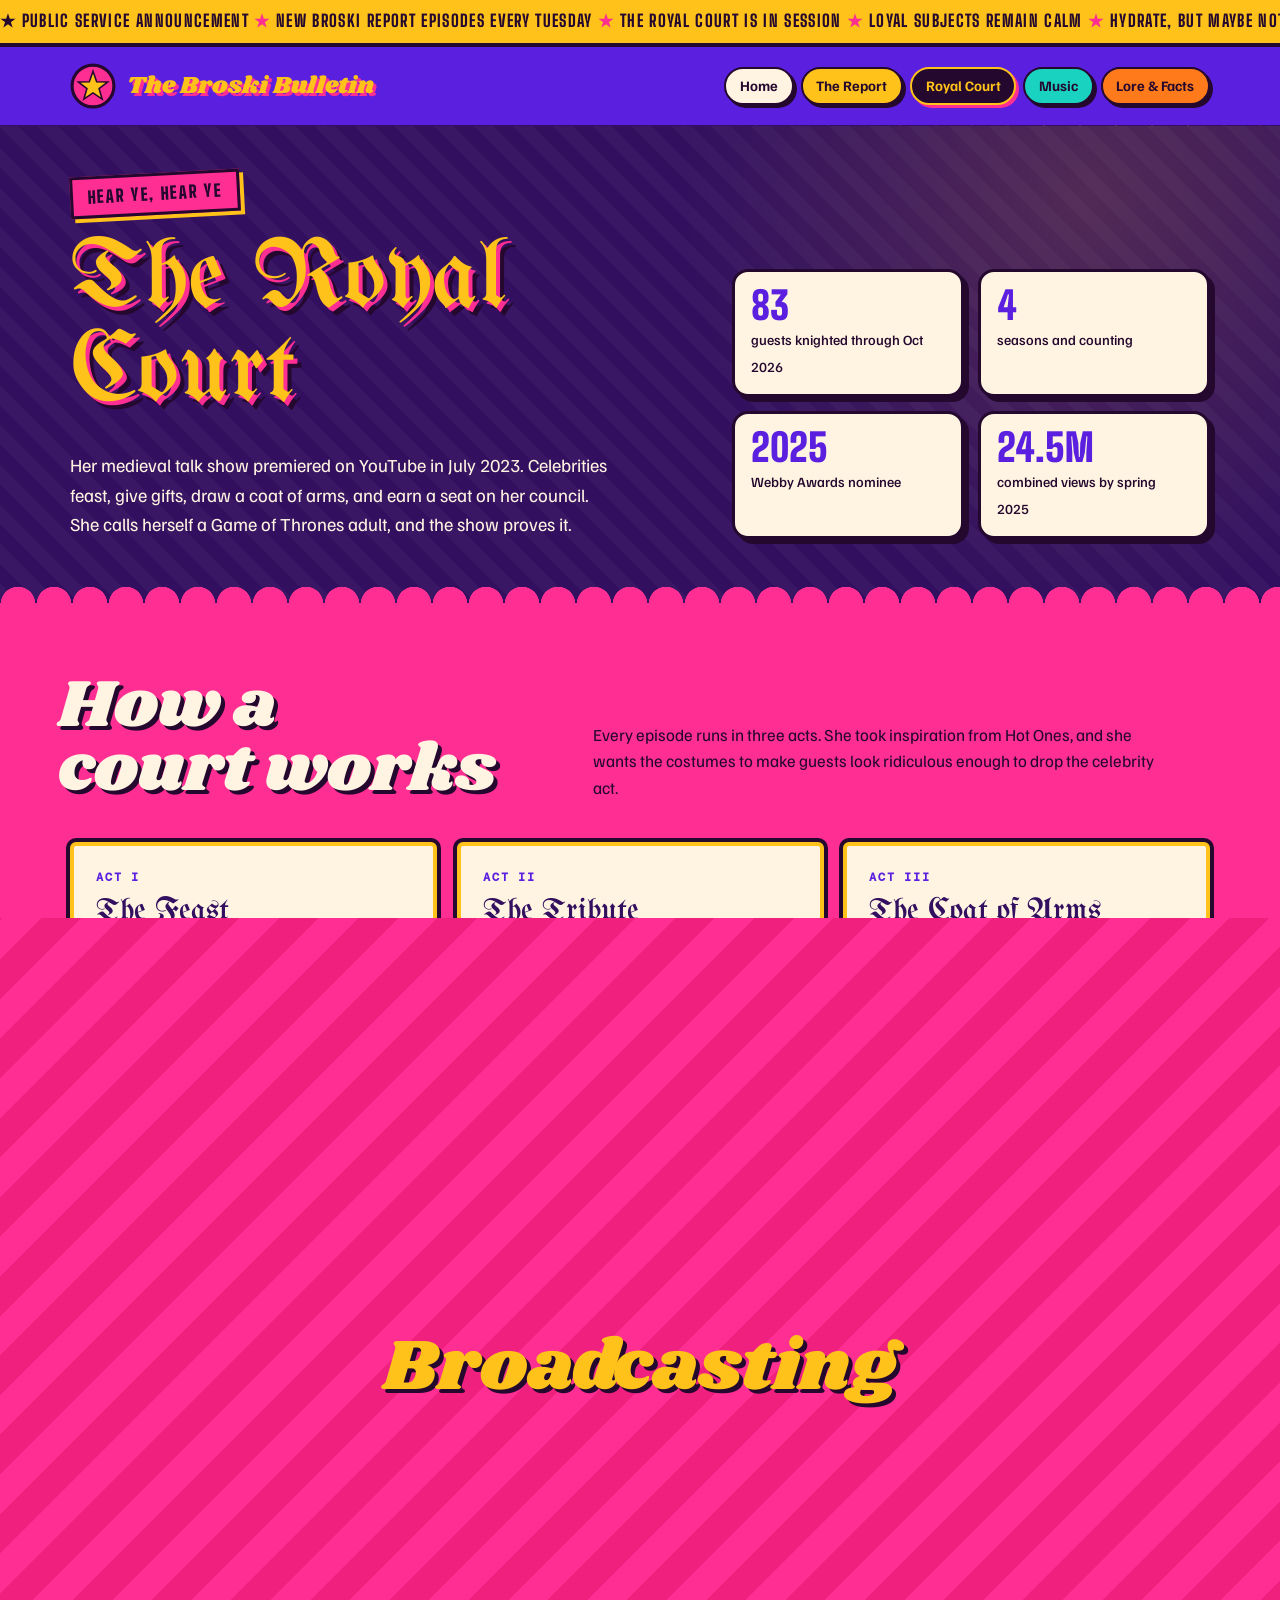
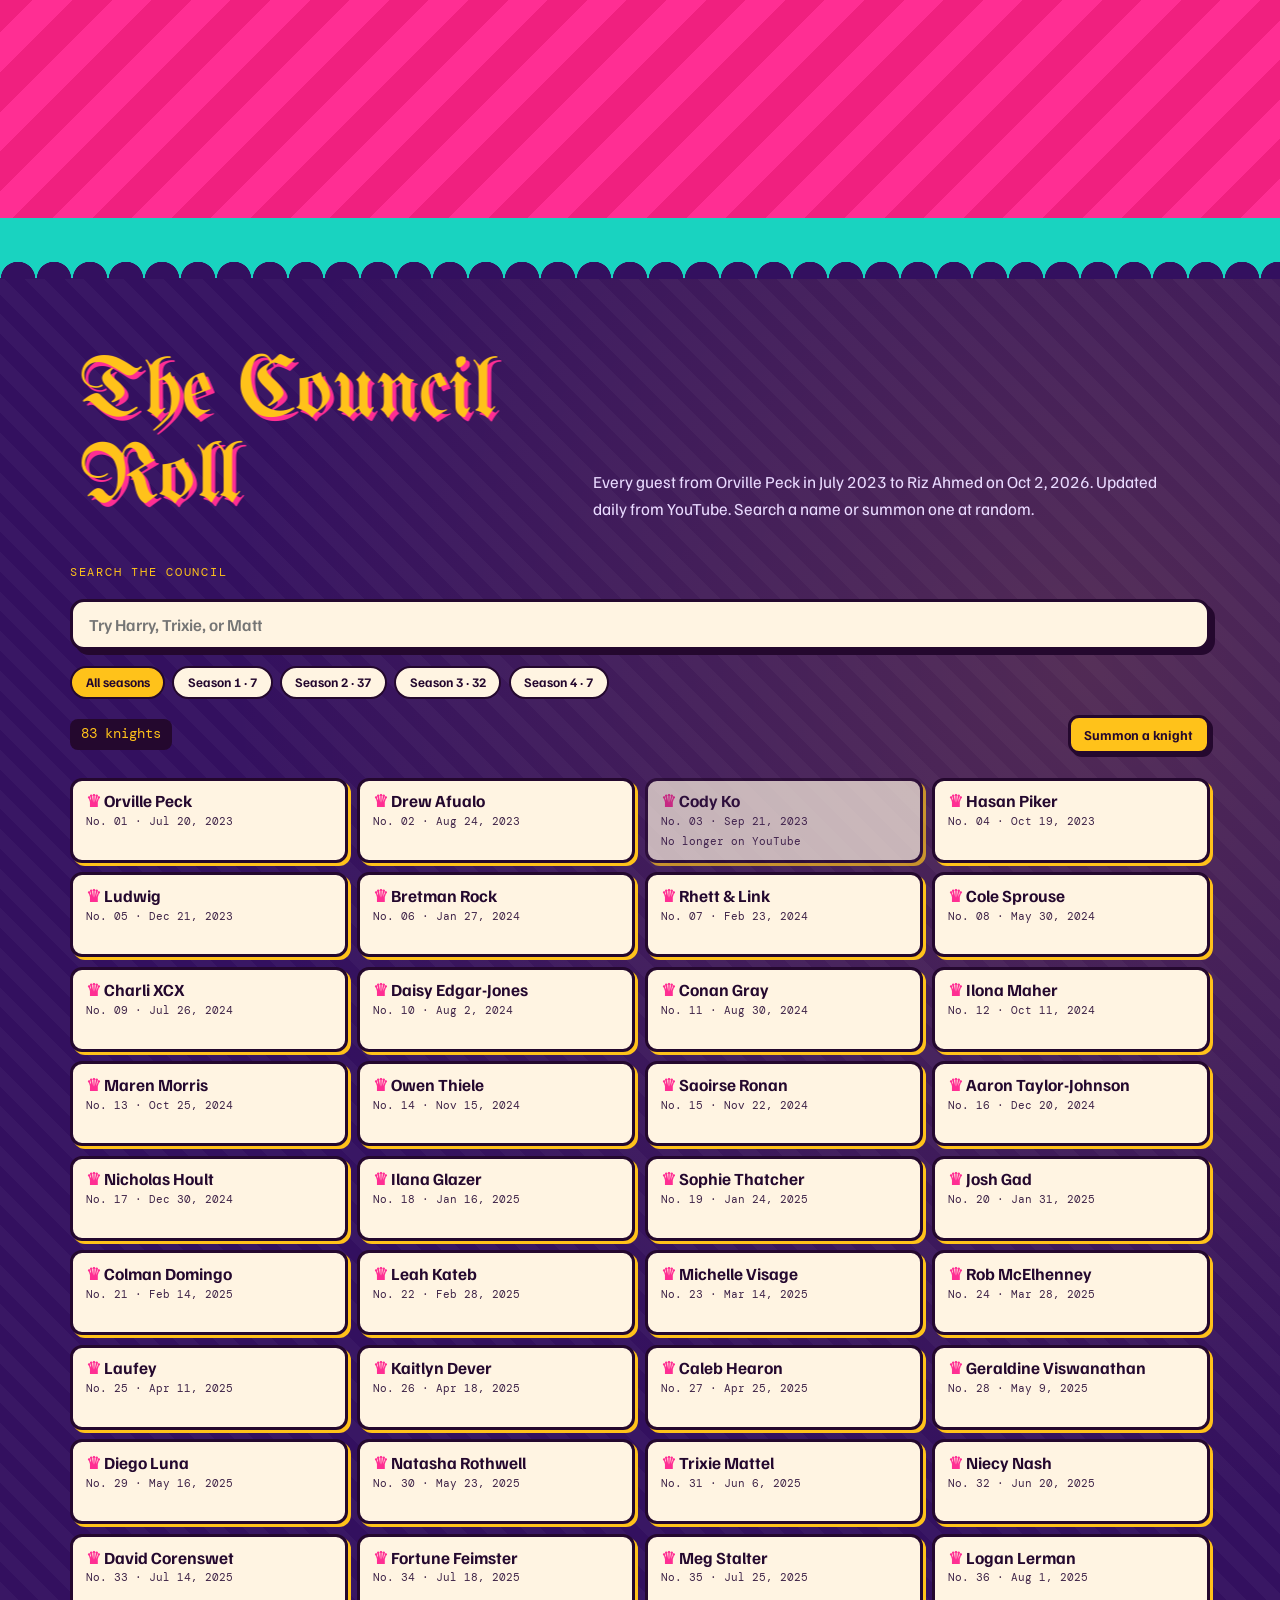
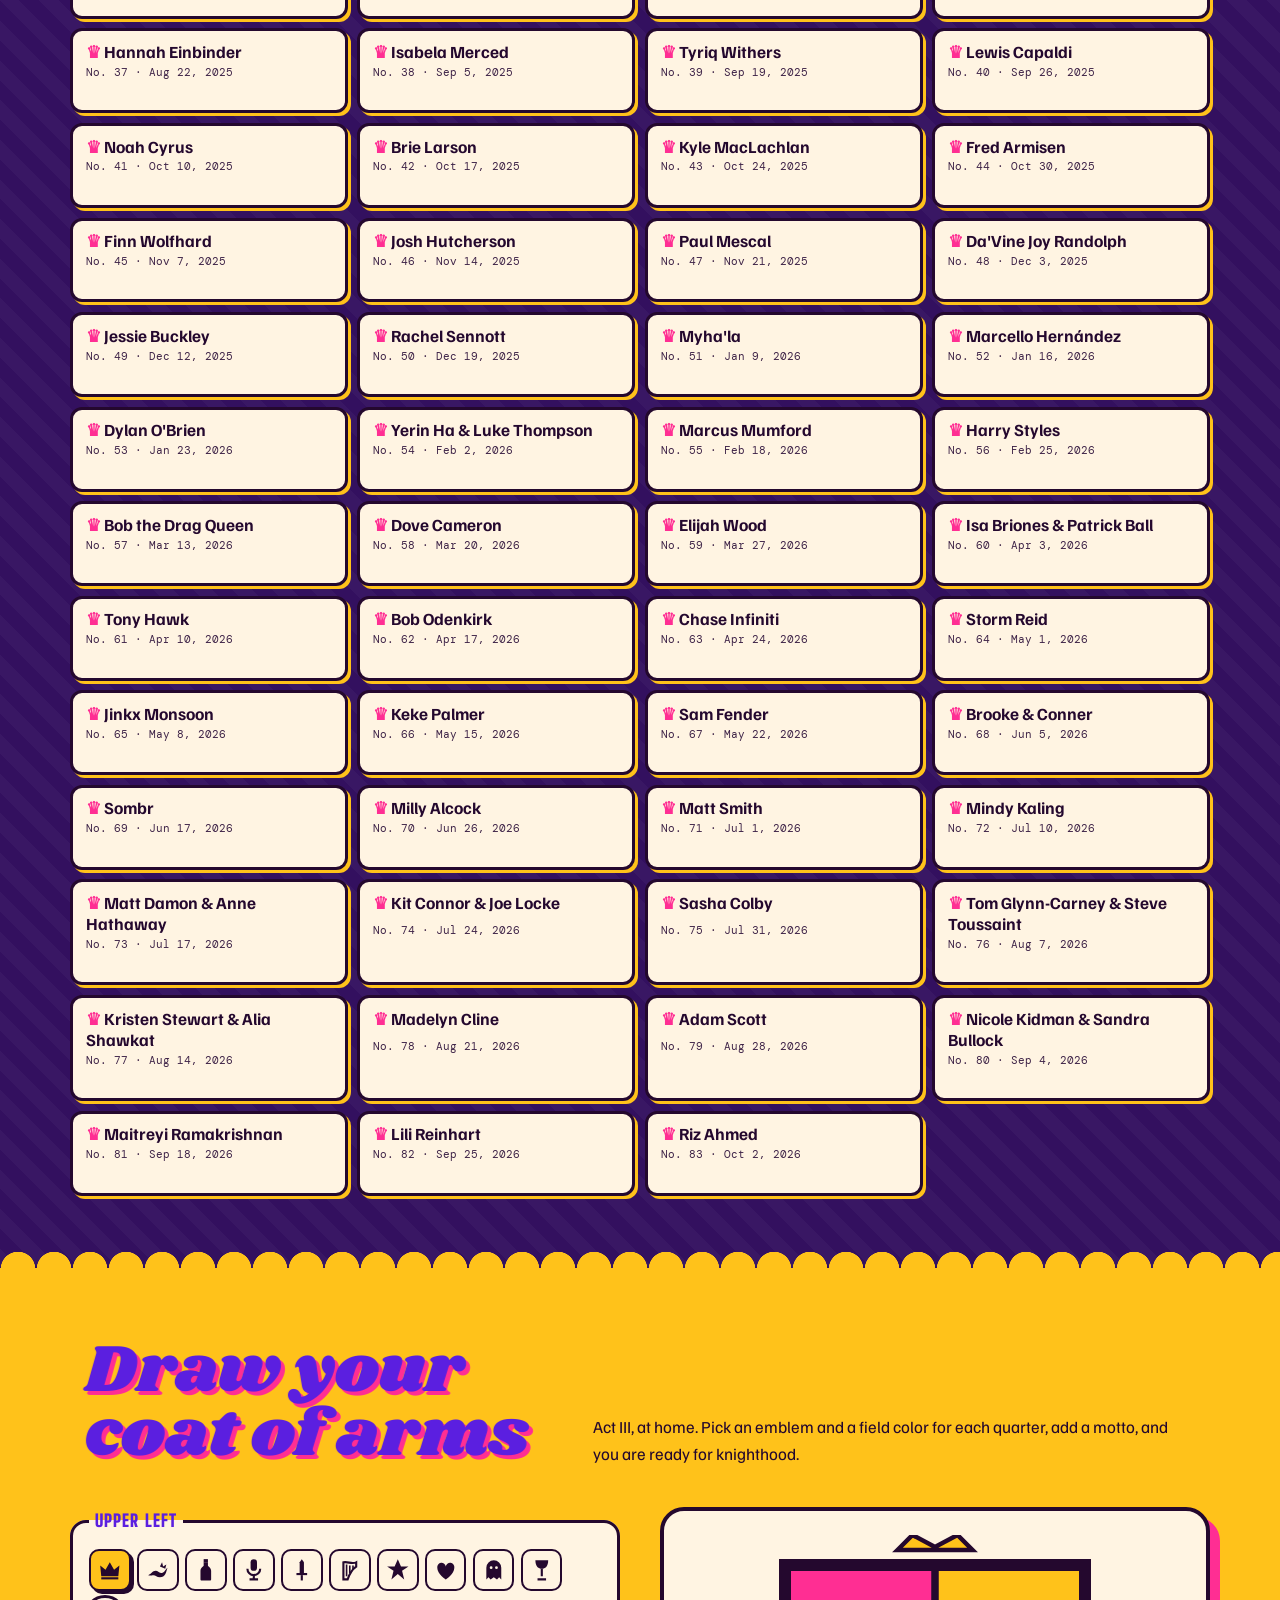
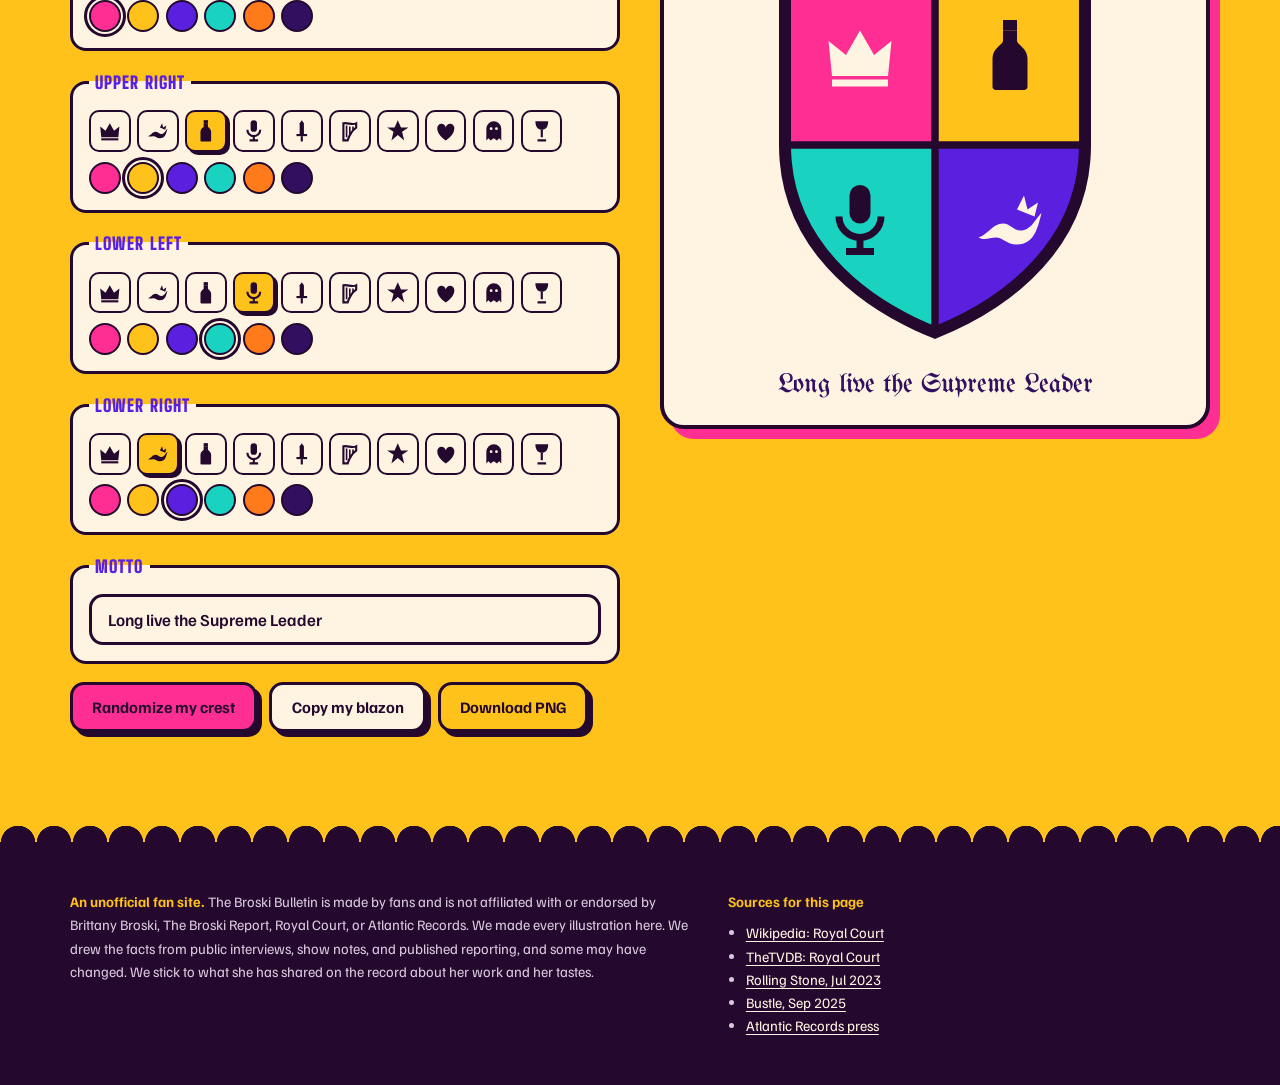
==== commit 3343720c: "Add daily automatic episode updates GitHub Action checks the Broski Report and Royal Court YouTube c" ====
--- a/court.html
+++ b/court.html
@@ -53,7 +53,7 @@
 
 <section class="band b-court" id="roll" aria-labelledby="roll-title">
   <div class="wrap">
-    <div class="sec-head"><h2 id="roll-title">The Council Roll</h2><p>Every guest from Orville Peck in July 2023 to Riz Ahmed in October 2026. Search a name or summon one at random.</p></div>
+    <div class="sec-head"><h2 id="roll-title">The Council Roll</h2><p>Every guest from Orville Peck in July 2023 to Riz Ahmed on Oct 2, 2026. Updated daily from YouTube. Search a name or summon one at random.</p></div>
     <div class="tools">
       <label class="eyebrow" for="g-search" style="color:#FFC21A">Search the council</label>
       <input class="search" id="g-search" type="search" placeholder="Try Harry, Trixie, or Matt" autocomplete="off">
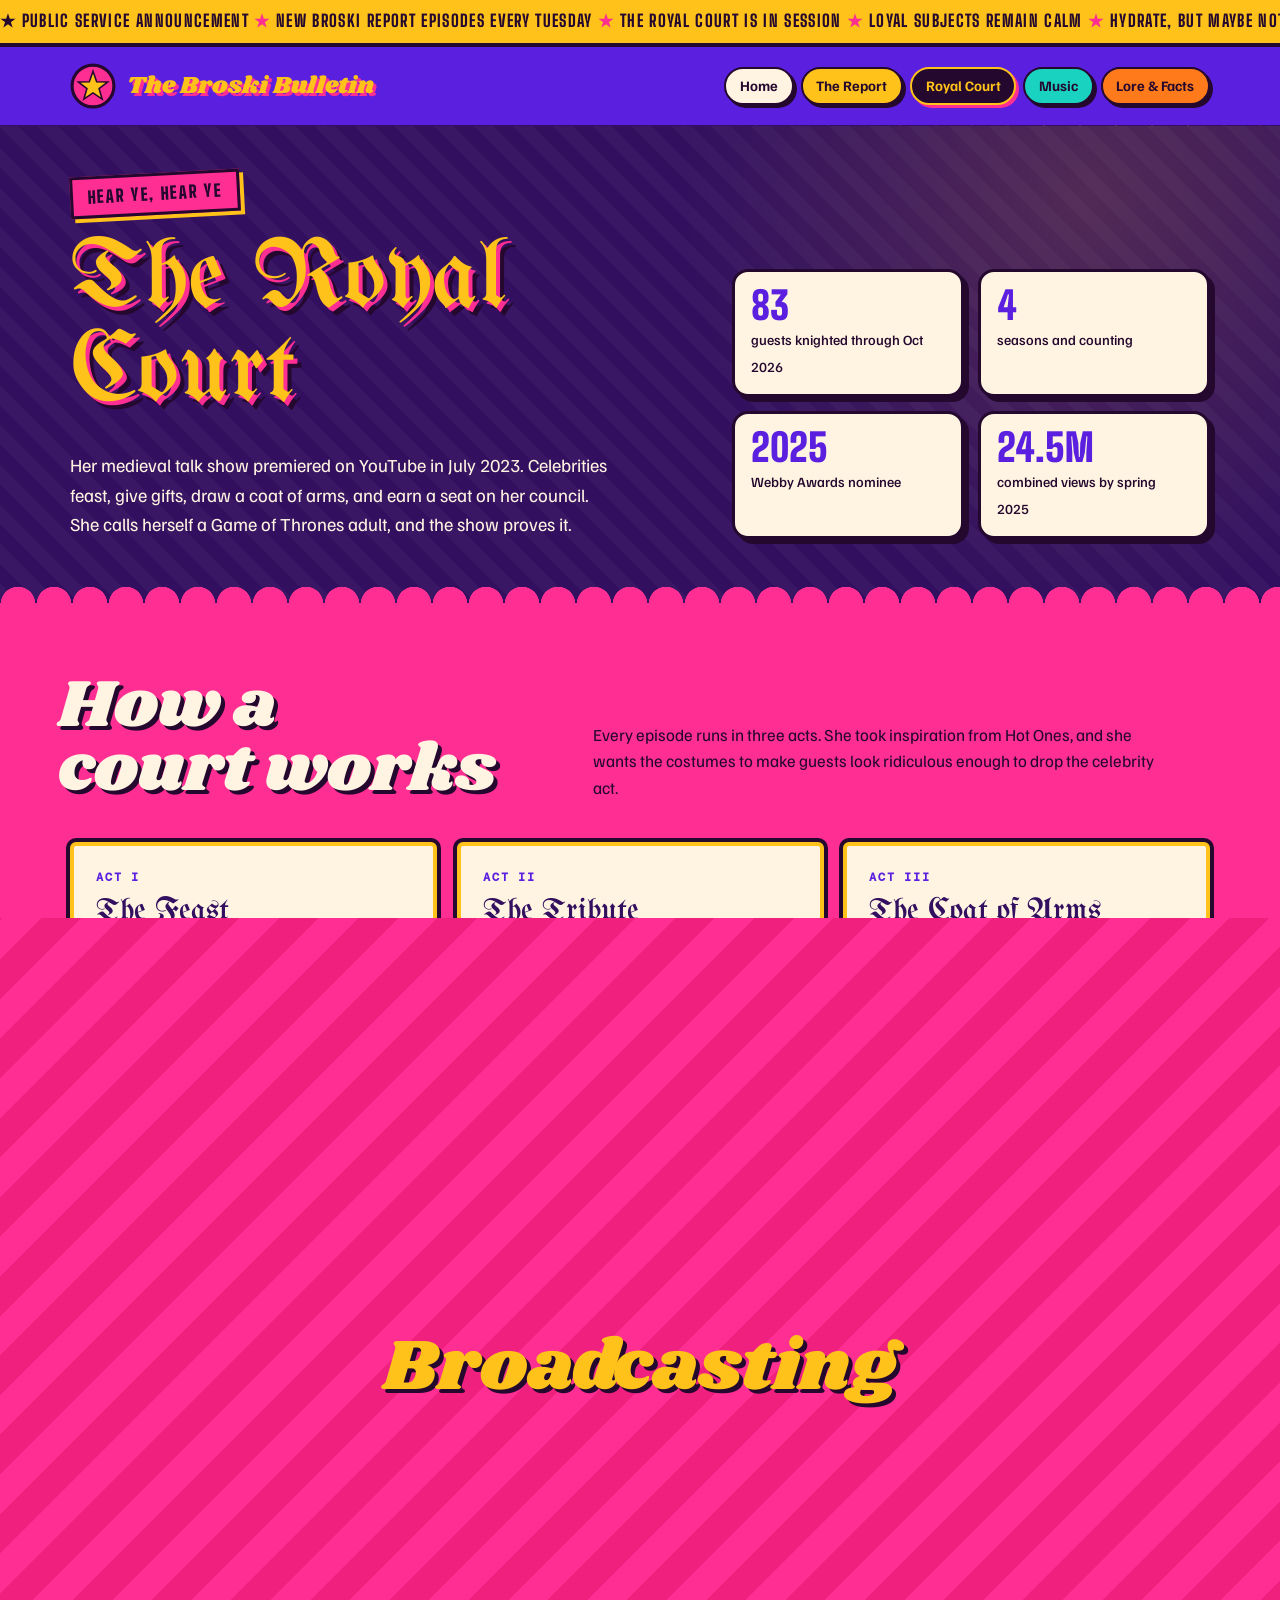
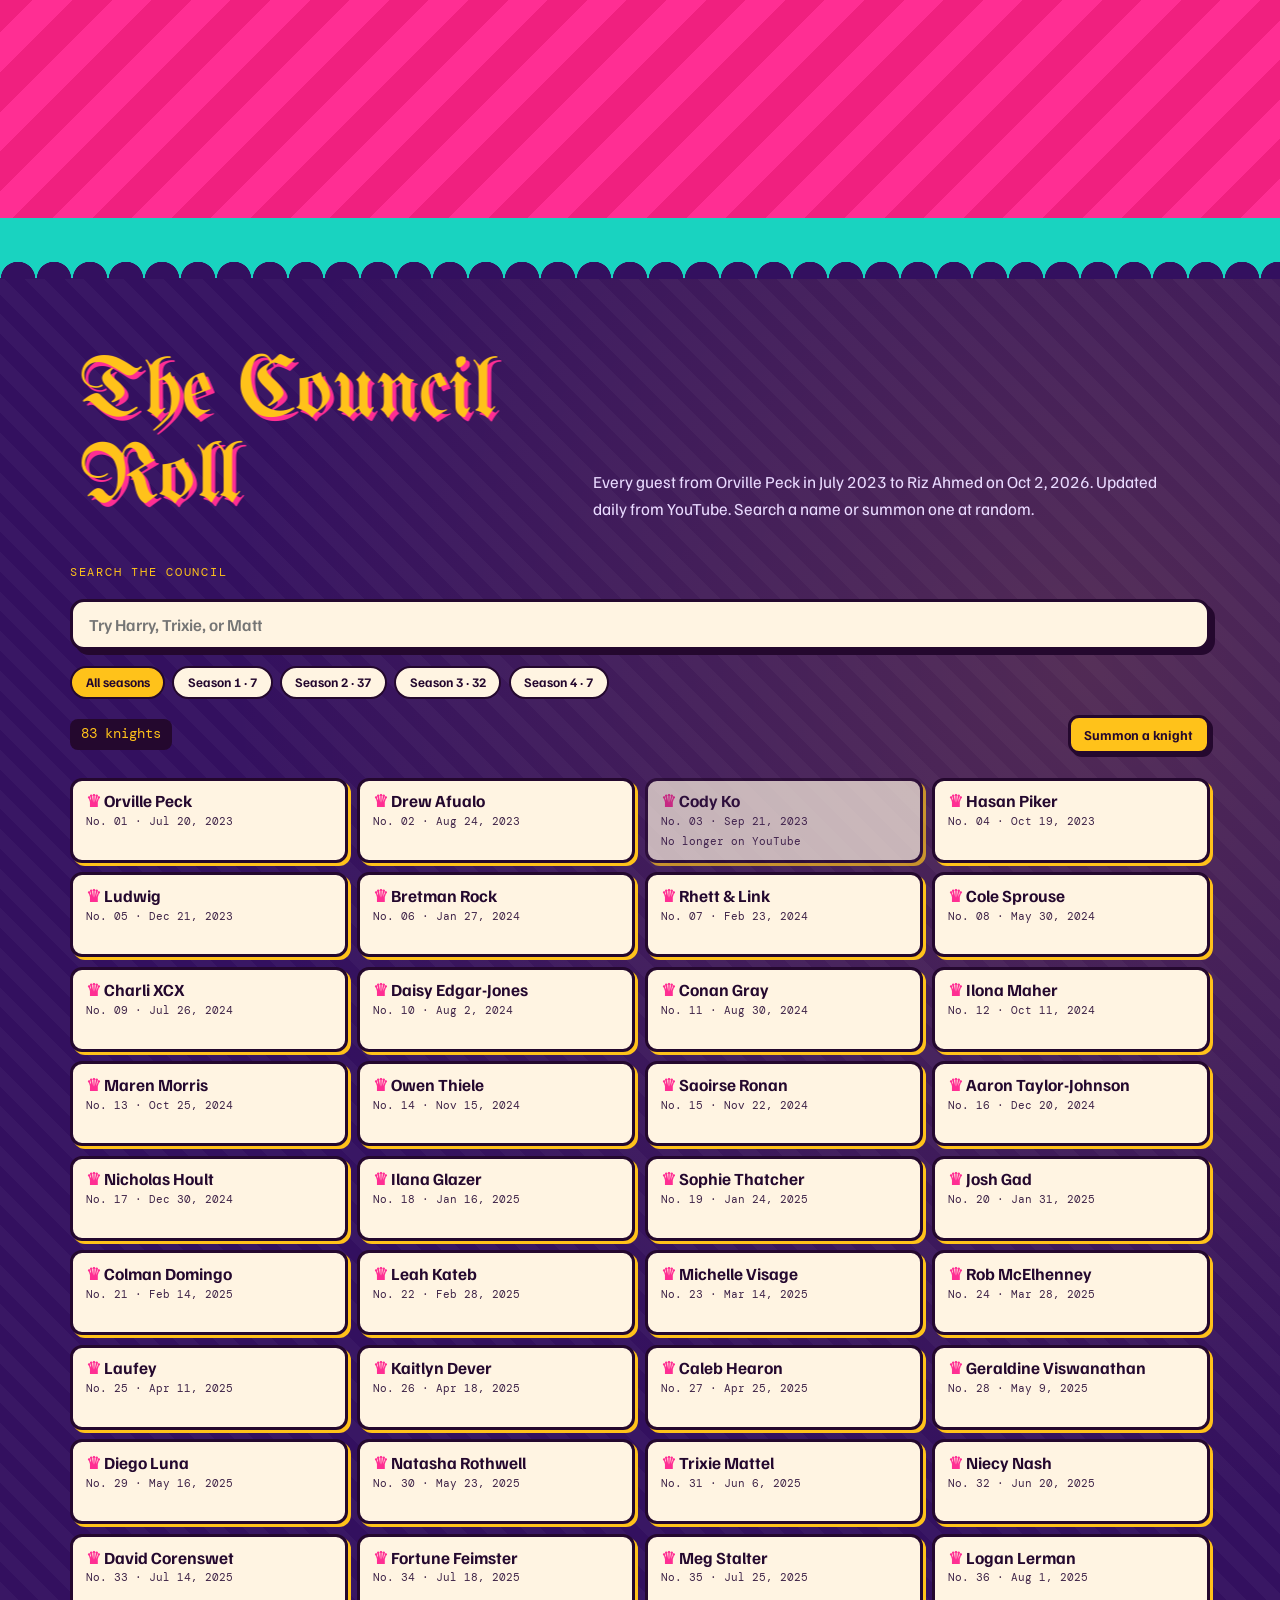
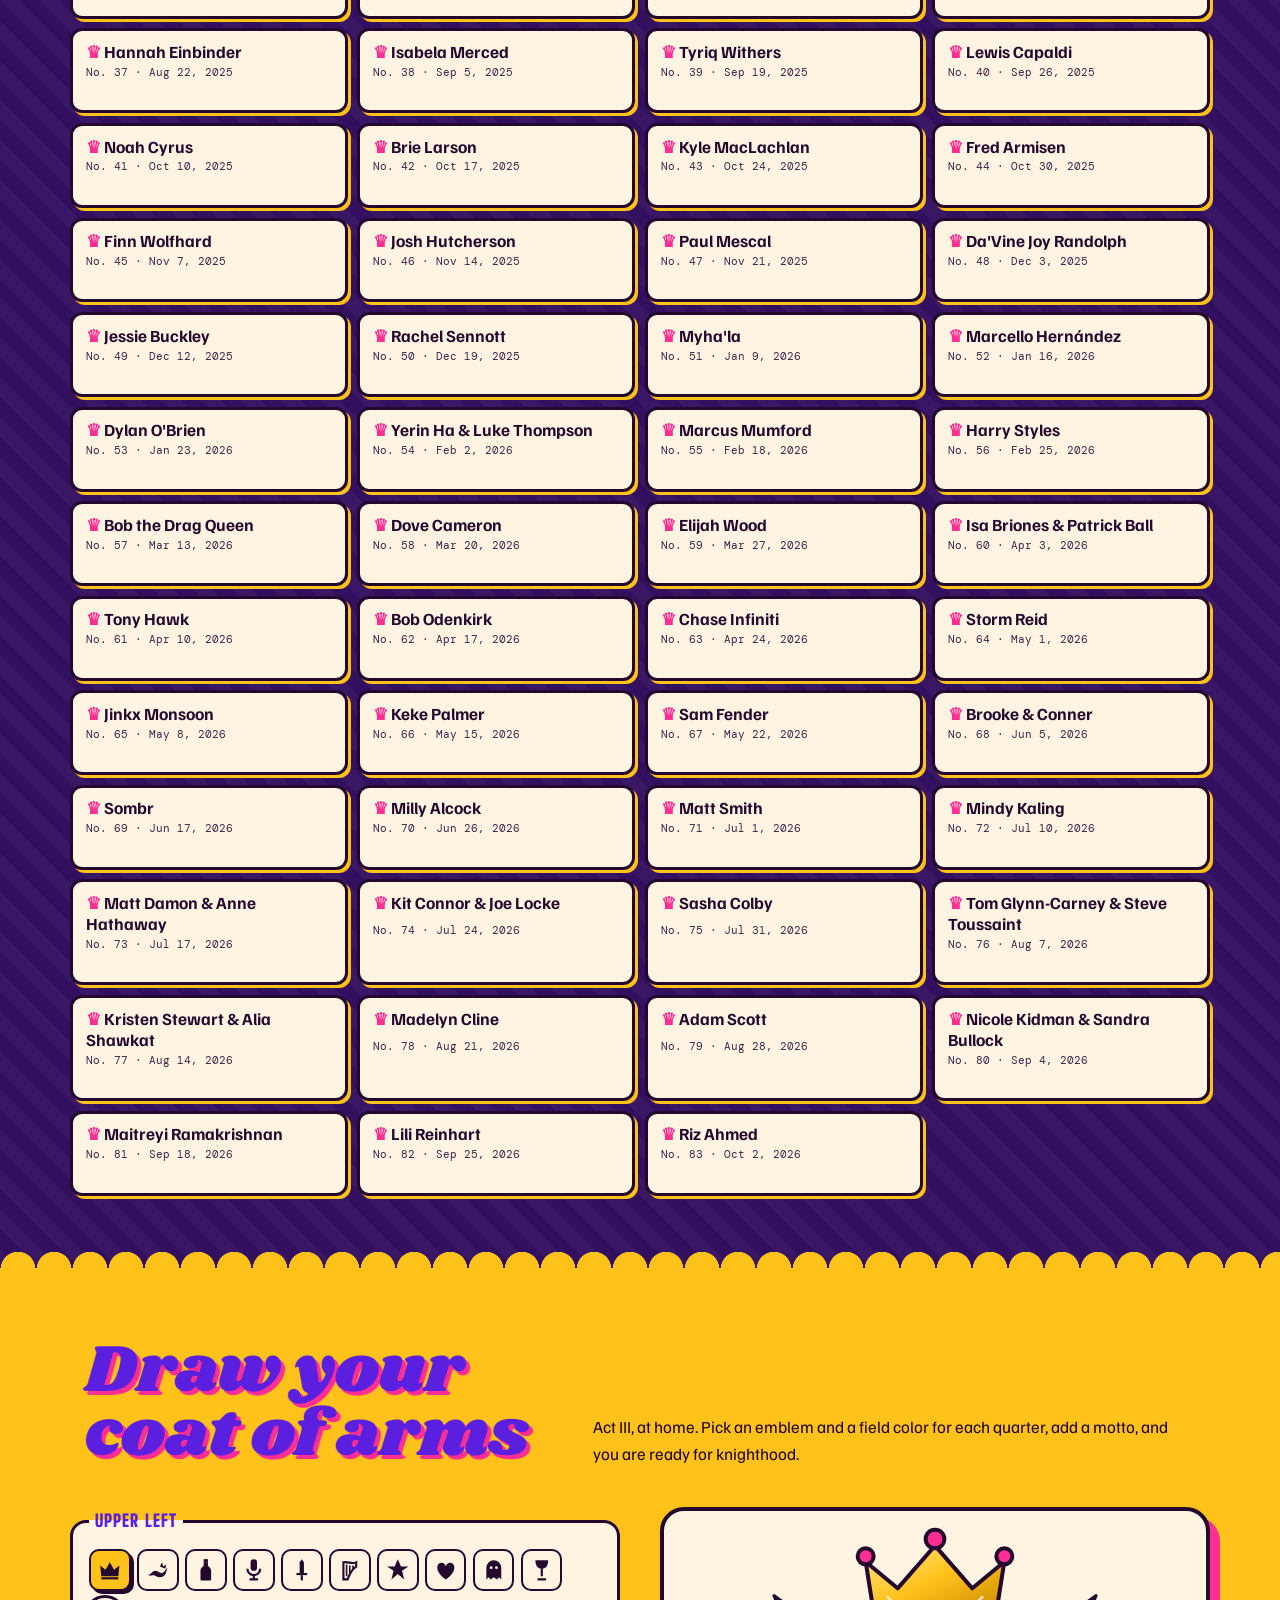
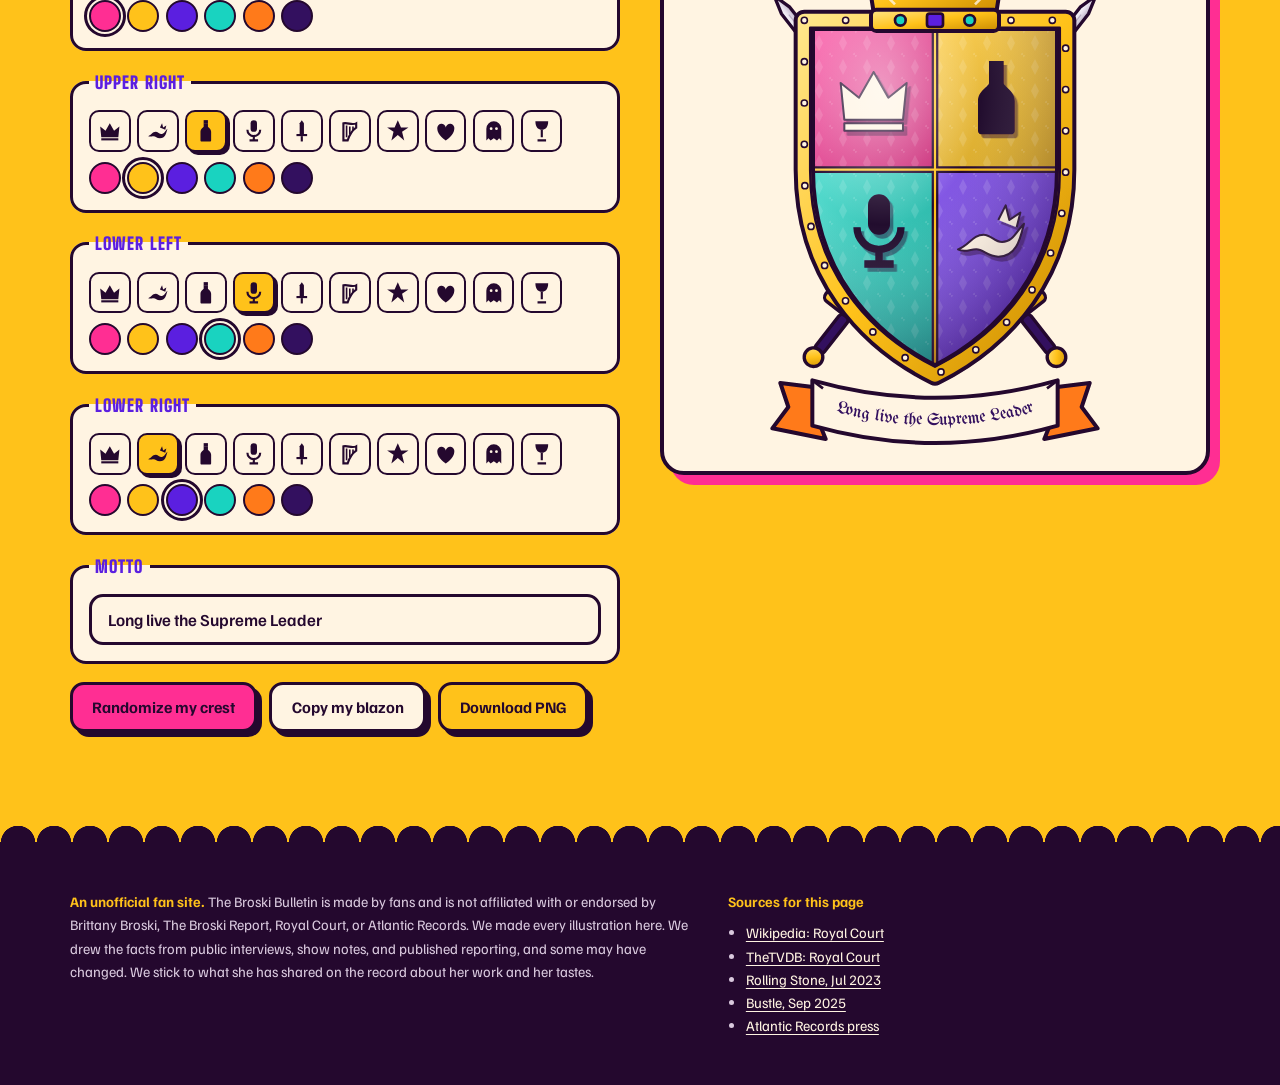
==== commit 3d1b941d: "Redesign the coat of arms maker Heraldic shield with shaded quarters, damask texture, riveted gold b" ====
--- a/court.html
+++ b/court.html
@@ -163,8 +163,8 @@
         <p class="status" id="arms-status" aria-live="polite" style="color:#24082E"></p>
       </div>
       <div class="shield-wrap">
-        <svg id="shield" viewBox="0 0 240 280" role="img" aria-label="Your coat of arms preview"></svg>
-        <p class="motto-out" id="motto-out">Long live the Supreme Leader</p>
+        <svg id="shield" viewBox="0 0 300 384" role="img" aria-label="Your coat of arms preview"></svg>
+        <p class="motto-out sr-only" id="motto-out" aria-live="polite">Long live the Supreme Leader</p>
       </div>
     </div>
     <script type="application/json" id="icon-data">{"crown": "<path d=\"M4 18h16l1-10-5 4-4-7-4 7-5-4z\" fill=\"currentColor\"/><rect x=\"4\" y=\"19\" width=\"16\" height=\"2\" fill=\"currentColor\"/>", "dragon": "<path d=\"M3 17c3-1 4-4 7-4 2 0 3 2 5 2 3 0 4-3 6-5-1 4-2 9-7 9-3 0-4-2-6-2-2 0-3 1-5 0z\" fill=\"currentColor\"/><path d=\"M14 9l2-4 1 4 3-2-1 4\" fill=\"currentColor\"/>", "bottle": "<rect x=\"10\" y=\"2\" width=\"4\" height=\"3\" fill=\"currentColor\"/><path d=\"M10 5h4v3c0 1 3 2 3 5v8c0 1-1 1-1 1H8s-1 0-1-1v-8c0-3 3-4 3-5z\" fill=\"currentColor\"/>", "mic": "<rect x=\"9\" y=\"2\" width=\"6\" height=\"11\" rx=\"3\" fill=\"currentColor\"/><path d=\"M6 11a6 6 0 0012 0M12 17v4M8 21h8\" stroke=\"currentColor\" stroke-width=\"2\" fill=\"none\"/>", "sword": "<path d=\"M12 2l2 3v10h-4V5z\" fill=\"currentColor\"/><rect x=\"7\" y=\"15\" width=\"10\" height=\"2\" fill=\"currentColor\"/><rect x=\"11\" y=\"17\" width=\"2\" height=\"5\" fill=\"currentColor\"/>", "harp": "<path d=\"M6 21V5c4-1 8 2 12 0v4c-3 2-6 6-8 12z\" fill=\"none\" stroke=\"currentColor\" stroke-width=\"2\"/><path d=\"M9 7v11M12 8v7M15 8v4\" stroke=\"currentColor\" stroke-width=\"1.5\"/>", "star": "<path d=\"M12 2l3 7h7l-6 4 2 8-6-5-6 5 2-8-6-4h7z\" fill=\"currentColor\"/>", "heart": "<path d=\"M12 21s-8-5-8-11a4 4 0 018-1 4 4 0 018 1c0 6-8 11-8 11z\" fill=\"currentColor\"/>", "ghost": "<path d=\"M5 21V10a7 7 0 0114 0v11l-2-2-2 2-3-2-3 2-2-2z\" fill=\"currentColor\"/><circle cx=\"9.5\" cy=\"10\" r=\"1.3\" fill=\"#FFF4E2\"/><circle cx=\"14.5\" cy=\"10\" r=\"1.3\" fill=\"#FFF4E2\"/>", "goblet": "<path d=\"M6 3h12c0 6-3 8-6 8s-6-2-6-8z\" fill=\"currentColor\"/><path d=\"M12 11v7M8 21h8\" stroke=\"currentColor\" stroke-width=\"2\"/>"}</script>
--- a/styles.css
+++ b/styles.css
@@ -266,7 +266,8 @@
 .swatch{width:2rem;height:2rem;border-radius:50%;border:2.5px solid var(--ink);cursor:pointer;padding:0}
 .swatch[aria-pressed="true"]{outline:3px solid var(--ink);outline-offset:2px}
 .shield-wrap{background:var(--cream);border:4px solid var(--ink);border-radius:24px;padding:1.5rem;box-shadow:10px 10px 0 var(--pink);display:grid;gap:1rem;justify-items:center}
-.shield-wrap svg{width:100%;max-width:360px;height:auto}
+.shield-wrap svg{width:100%;max-width:400px;height:auto;overflow:visible}
+.sr-only{position:absolute;width:1px;height:1px;padding:0;margin:-1px;overflow:hidden;clip:rect(0 0 0 0);white-space:nowrap;border:0}
 .motto-out{font-family:var(--f-court);font-size:1.7rem;color:var(--court);text-align:center;line-height:1.1;overflow-wrap:anywhere}
 
 /* music */
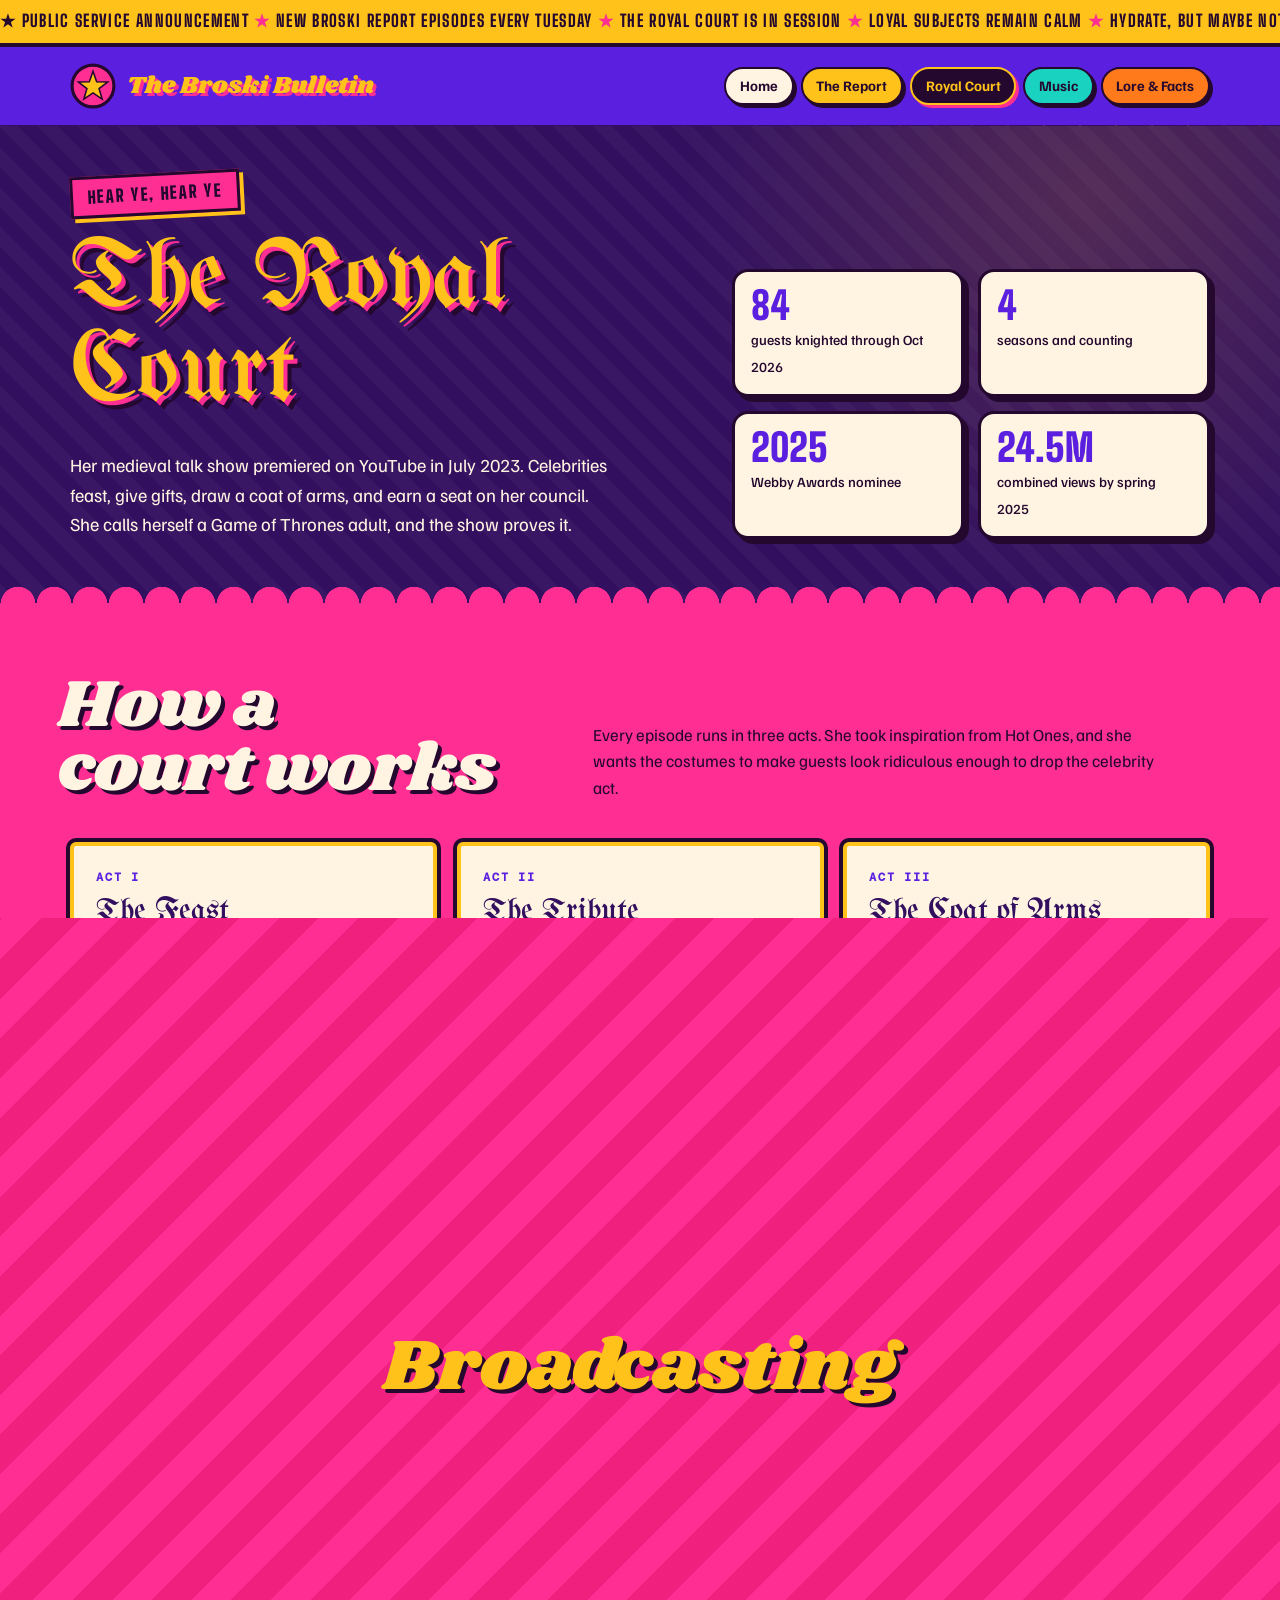
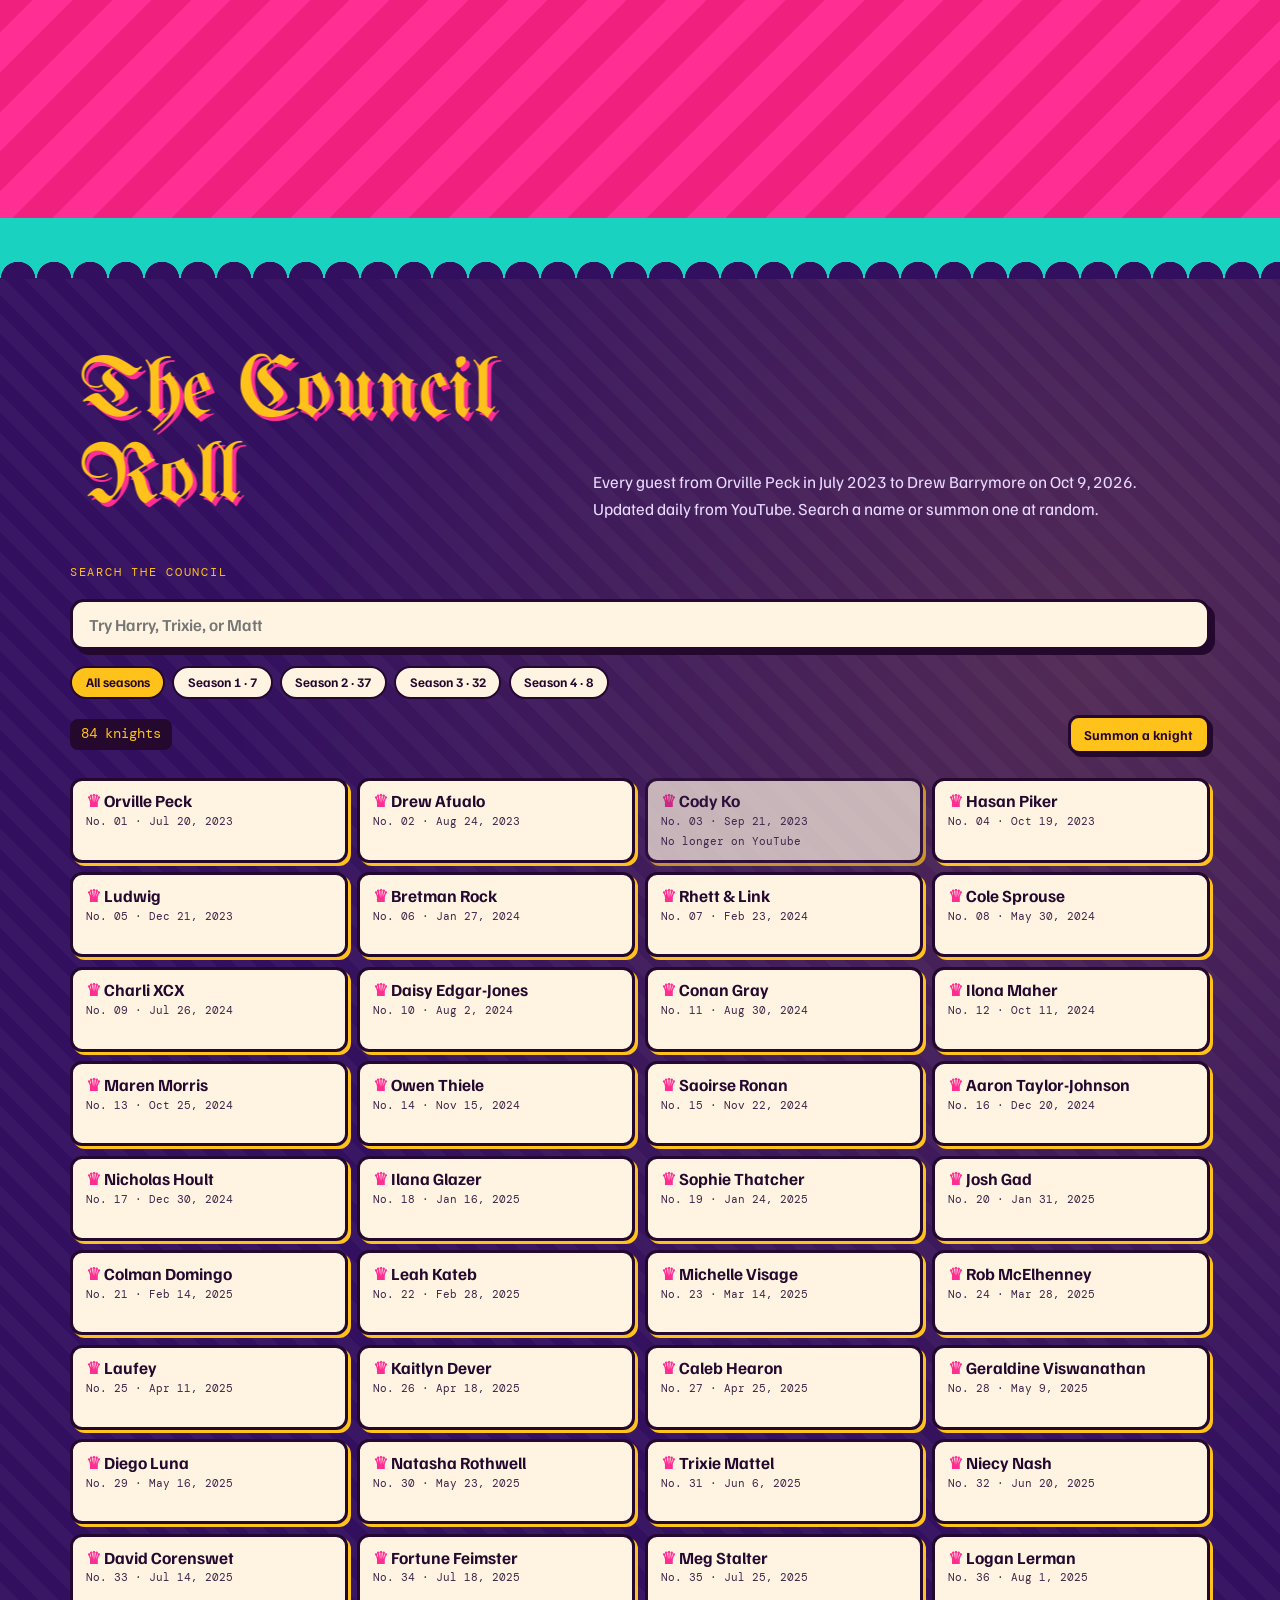
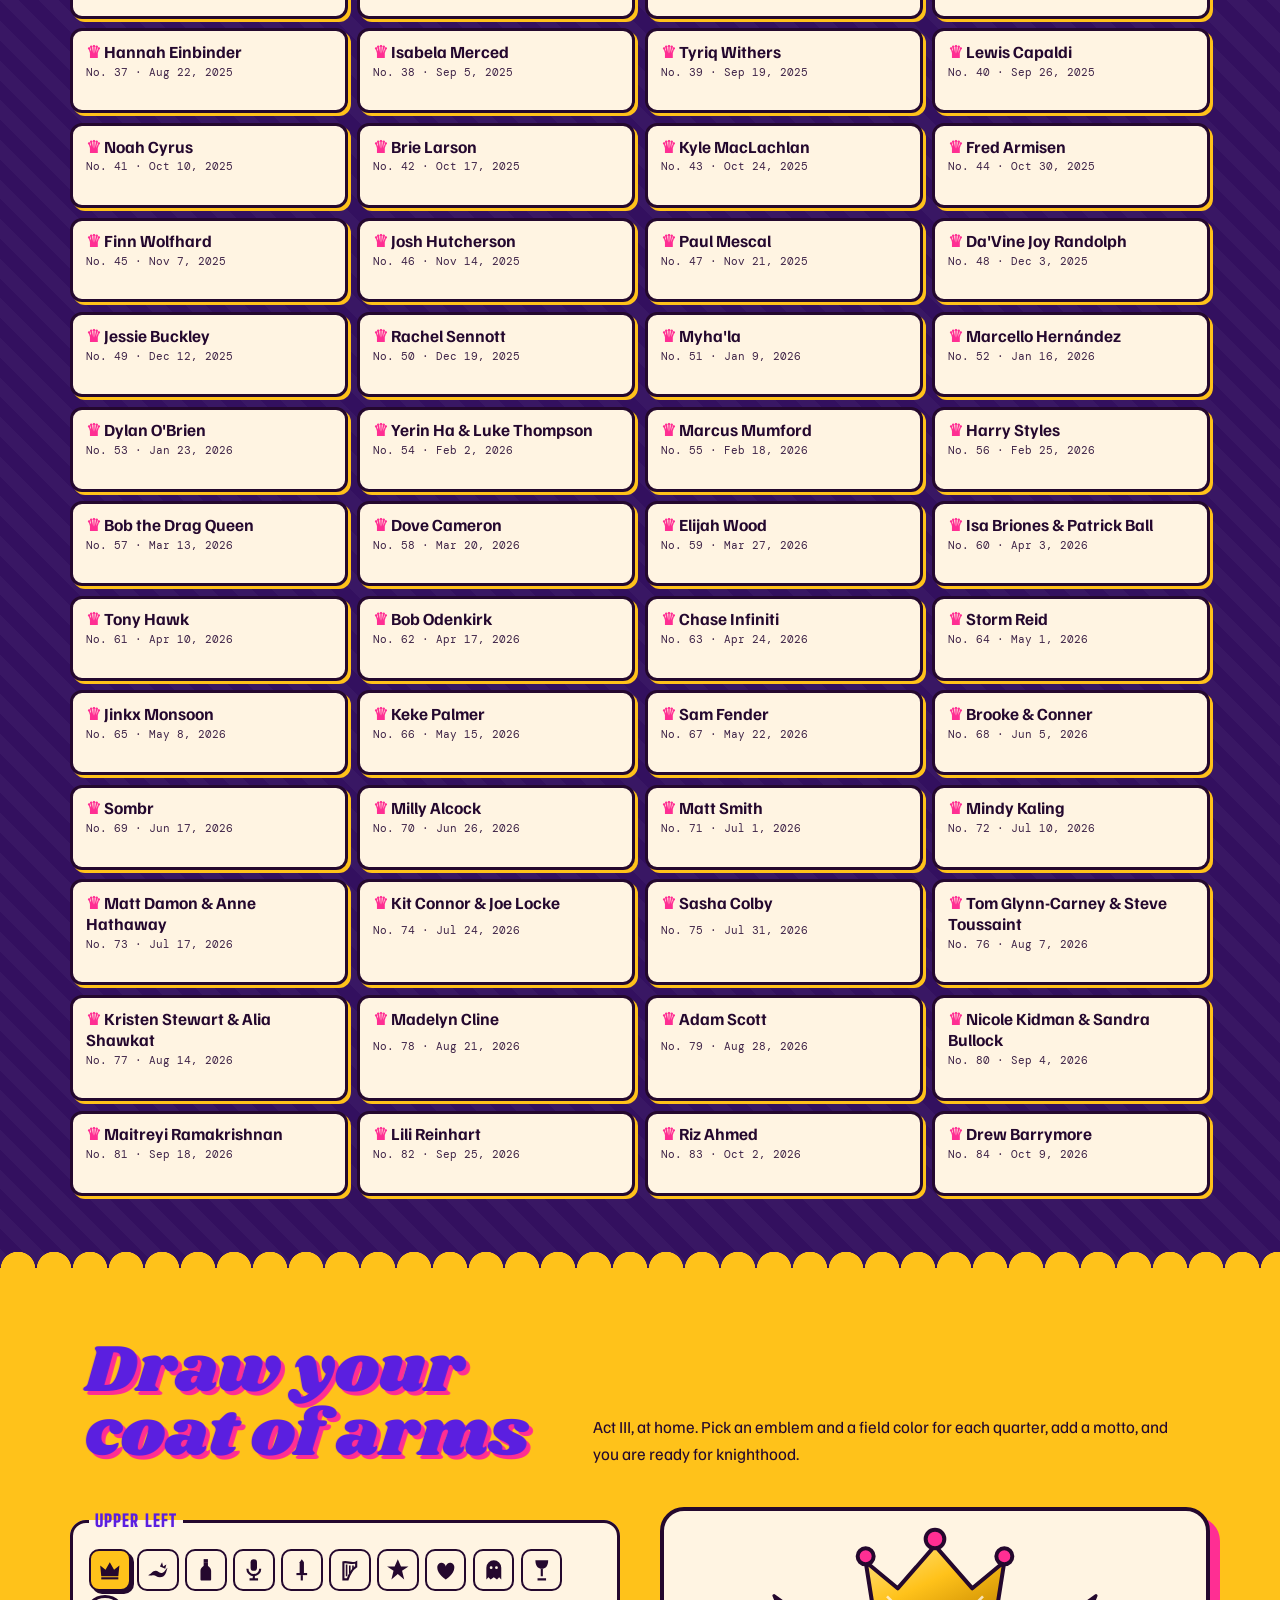
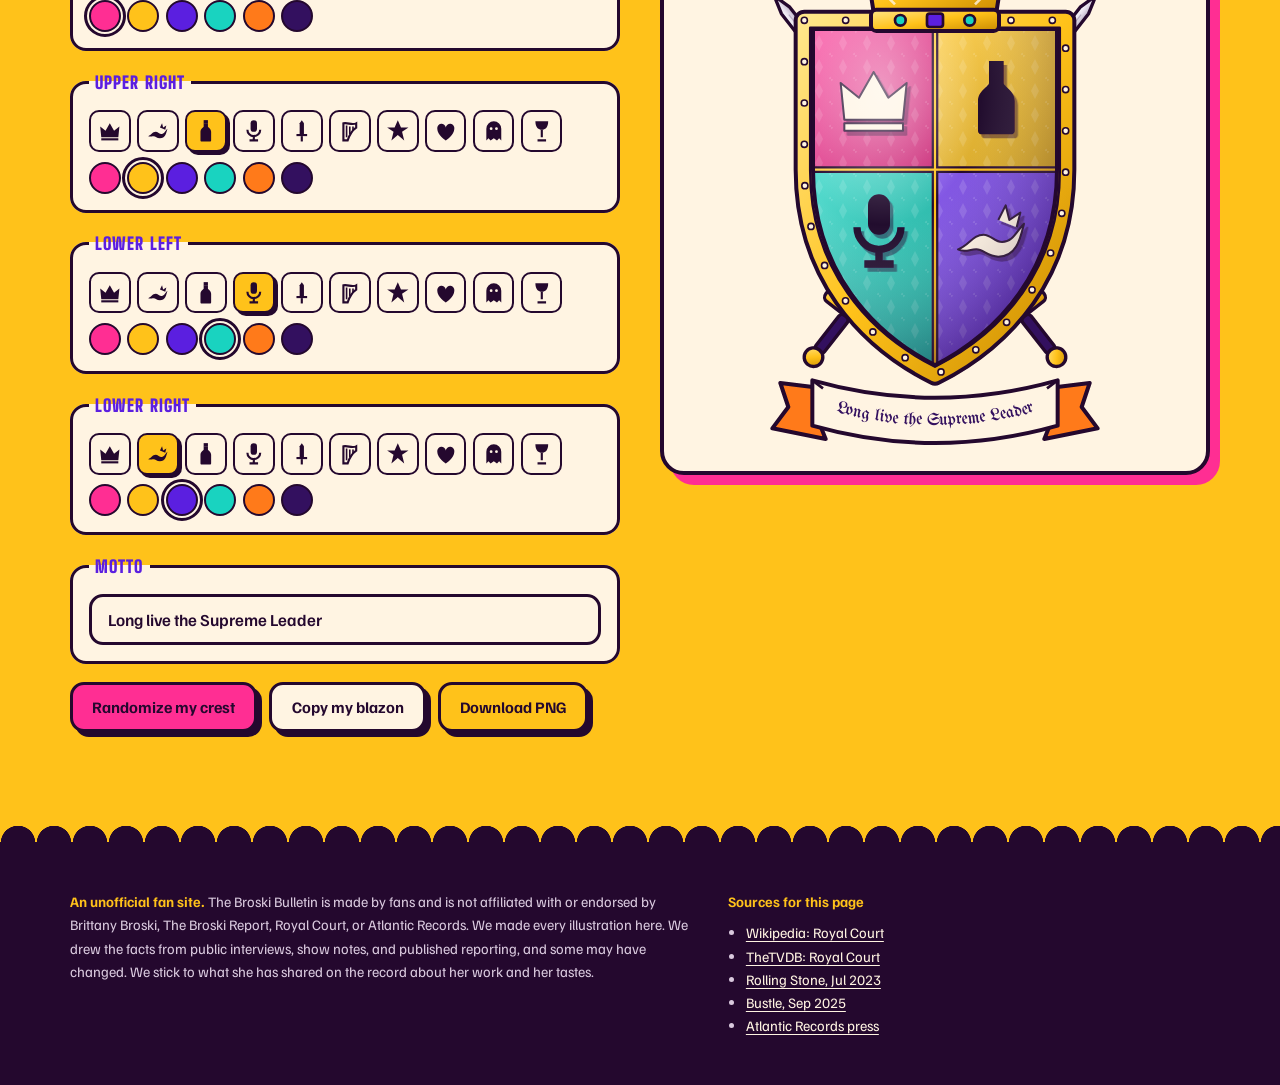
==== commit 3144fa44: "Auto-update: court: 2026-10-09 Drew Barrymore Joins Brittany Broski’s Royal Court" ====
--- a/court.html
+++ b/court.html
@@ -29,7 +29,7 @@
       <h1 id="page-title">The Royal Court</h1>
       <p class="lede">Her medieval talk show premiered on YouTube in July 2023. Celebrities feast, give gifts, draw a coat of arms, and earn a seat on her council. She calls herself a Game of Thrones adult, and the show proves it.</p>
     </div>
-    <div class="hero-stats"><div><b>83</b><span>guests knighted through Oct 2026</span></div><div><b>4</b><span>seasons and counting</span></div><div><b>2025</b><span>Webby Awards nominee</span></div><div><b>24.5M</b><span>combined views by spring 2025</span></div></div>
+    <div class="hero-stats"><div><b>84</b><span>guests knighted through Oct 2026</span></div><div><b>4</b><span>seasons and counting</span></div><div><b>2025</b><span>Webby Awards nominee</span></div><div><b>24.5M</b><span>combined views by spring 2025</span></div></div>
   </div>
 </section>
 
@@ -53,12 +53,12 @@
 
 <section class="band b-court" id="roll" aria-labelledby="roll-title">
   <div class="wrap">
-    <div class="sec-head"><h2 id="roll-title">The Council Roll</h2><p>Every guest from Orville Peck in July 2023 to Riz Ahmed on Oct 2, 2026. Updated daily from YouTube. Search a name or summon one at random.</p></div>
+    <div class="sec-head"><h2 id="roll-title">The Council Roll</h2><p>Every guest from Orville Peck in July 2023 to Drew Barrymore on Oct 9, 2026. Updated daily from YouTube. Search a name or summon one at random.</p></div>
     <div class="tools">
       <label class="eyebrow" for="g-search" style="color:#FFC21A">Search the council</label>
       <input class="search" id="g-search" type="search" placeholder="Try Harry, Trixie, or Matt" autocomplete="off">
-      <div class="chips" role="group" aria-label="Filter by season"><button class="chip" type="button" data-cs="all" aria-pressed="true">All seasons</button><button class="chip" type="button" data-cs="1" aria-pressed="false">Season 1 · 7</button><button class="chip" type="button" data-cs="2" aria-pressed="false">Season 2 · 37</button><button class="chip" type="button" data-cs="3" aria-pressed="false">Season 3 · 32</button><button class="chip" type="button" data-cs="4" aria-pressed="false">Season 4 · 7</button></div>
-      <div class="tools-row"><span class="count" id="g-count" aria-live="polite">83 knights</span><button class="btn gold small" id="g-random" type="button">Summon a knight</button></div>
+      <div class="chips" role="group" aria-label="Filter by season"><button class="chip" type="button" data-cs="all" aria-pressed="true">All seasons</button><button class="chip" type="button" data-cs="1" aria-pressed="false">Season 1 · 7</button><button class="chip" type="button" data-cs="2" aria-pressed="false">Season 2 · 37</button><button class="chip" type="button" data-cs="3" aria-pressed="false">Season 3 · 32</button><button class="chip" type="button" data-cs="4" aria-pressed="false">Season 4 · 8</button></div>
+      <div class="tools-row"><span class="count" id="g-count" aria-live="polite">84 knights</span><button class="btn gold small" id="g-random" type="button">Summon a knight</button></div>
     </div>
     <div class="roll-grid" id="roll-list">
       <button class="guest" type="button" id="knight-01" data-s="1" data-n="orville peck" data-vid="fV70vvbaktk" data-title="Royal Court: Orville Peck"><b>Orville Peck</b><span>No. 01 · Jul 20, 2023</span><em>▶ Play in the court</em></button>
@@ -144,6 +144,7 @@
       <button class="guest" type="button" id="knight-81" data-s="4" data-n="maitreyi ramakrishnan" data-vid="79agJoI8wEQ" data-title="Royal Court: Maitreyi Ramakrishnan"><b>Maitreyi Ramakrishnan</b><span>No. 81 · Sep 18, 2026</span><em>▶ Play in the court</em></button>
       <button class="guest" type="button" id="knight-82" data-s="4" data-n="lili reinhart" data-vid="QVN00spv1xs" data-title="Royal Court: Lili Reinhart"><b>Lili Reinhart</b><span>No. 82 · Sep 25, 2026</span><em>▶ Play in the court</em></button>
       <button class="guest" type="button" id="knight-83" data-s="4" data-n="riz ahmed" data-vid="sJgef0-4w_8" data-title="Royal Court: Riz Ahmed"><b>Riz Ahmed</b><span>No. 83 · Oct 2, 2026</span><em>▶ Play in the court</em></button>
+      <button class="guest" type="button" id="knight-84" data-s="4" data-n="drew barrymore" data-vid="dBirsdorumg" data-title="Royal Court: Drew Barrymore"><b>Drew Barrymore</b><span>No. 84 · Oct 9, 2026</span><em>▶ Play in the court</em></button>
     </div>
     <p class="empty" id="g-empty" hidden>No knight by that name. Check the spelling, or they may not have been summoned yet.</p>
   </div>
--- a/styles.css
+++ b/styles.css
@@ -520,3 +520,28 @@
 .wipe.in{animation:wipeIn .42s cubic-bezier(.7,0,.3,1) both;pointer-events:auto}
 .wipe.out{transition:transform .55s cubic-bezier(.7,0,.3,1) .05s;transform:translateY(-102%)}
 @keyframes wipeIn{from{transform:translateY(102%)}to{transform:translateY(0)}}
+
+/* ---------- hero portrait ---------- */
+.hero-art{position:relative;width:100%;max-width:26rem;justify-self:center}
+.portrait{margin:0}
+.portrait-stage{position:relative}
+.portrait-frame{position:absolute;left:0;right:0;bottom:0;top:24%;border:4px solid var(--ink);border-radius:999px 999px 20px 20px;overflow:hidden;
+  background:radial-gradient(circle at 50% 35%,#FF5AAB 0,var(--pink) 45%,#C9136F 100%);box-shadow:12px 12px 0 var(--gold),12px 12px 0 4px var(--ink)}
+.portrait-frame::before{content:"";position:absolute;inset:0;background:radial-gradient(circle,var(--gold) 0 2.4px,transparent 2.9px) 0 0/13px 13px;
+  -webkit-mask:radial-gradient(circle at 50% 40%,transparent 28%,#000 78%);mask:radial-gradient(circle at 50% 40%,transparent 28%,#000 78%)}
+.portrait-frame::after{content:"";position:absolute;inset:10px;border:2px dashed #24082E66;border-radius:999px 999px 12px 12px}
+.portrait img{position:relative;display:block;width:calc(100% - 8px);height:auto;margin:0 4px 4px;border-radius:0 0 16px 16px;
+  filter:drop-shadow(6px 6px 0 #24082E55)}
+.portrait-tag{position:absolute;left:-1.1rem;bottom:2.4rem;z-index:2;background:var(--gold);color:var(--ink);font-family:var(--f-display);font-weight:900;
+  text-transform:uppercase;letter-spacing:.08em;font-size:1.05rem;padding:.35rem .9rem;border:3px solid var(--ink);transform:rotate(-5deg);box-shadow:4px 4px 0 var(--ink)}
+.portrait figcaption{margin-top:1.3rem;font-family:var(--f-mono);font-size:.72rem;line-height:1.4;color:var(--cream)}
+.portrait figcaption a{color:inherit;text-decoration:underline;text-underline-offset:2px}
+.hero-art .burst{top:6%;right:-2rem}
+.tv-band .wrap{display:grid;grid-template-columns:minmax(0,.8fr) minmax(0,1.2fr);gap:3rem;align-items:center}
+.tv-intro p{margin-top:1rem;max-width:26rem;font-size:1.2rem;color:var(--cream)}
+@media (max-width:880px){
+  .tv-band .wrap{grid-template-columns:minmax(0,1fr);gap:1.5rem}
+  .hero-art{max-width:21rem;margin-top:.5rem}
+  .hero-art .burst{top:4%;right:-.6rem}
+  .portrait-tag{left:-.5rem}
+}
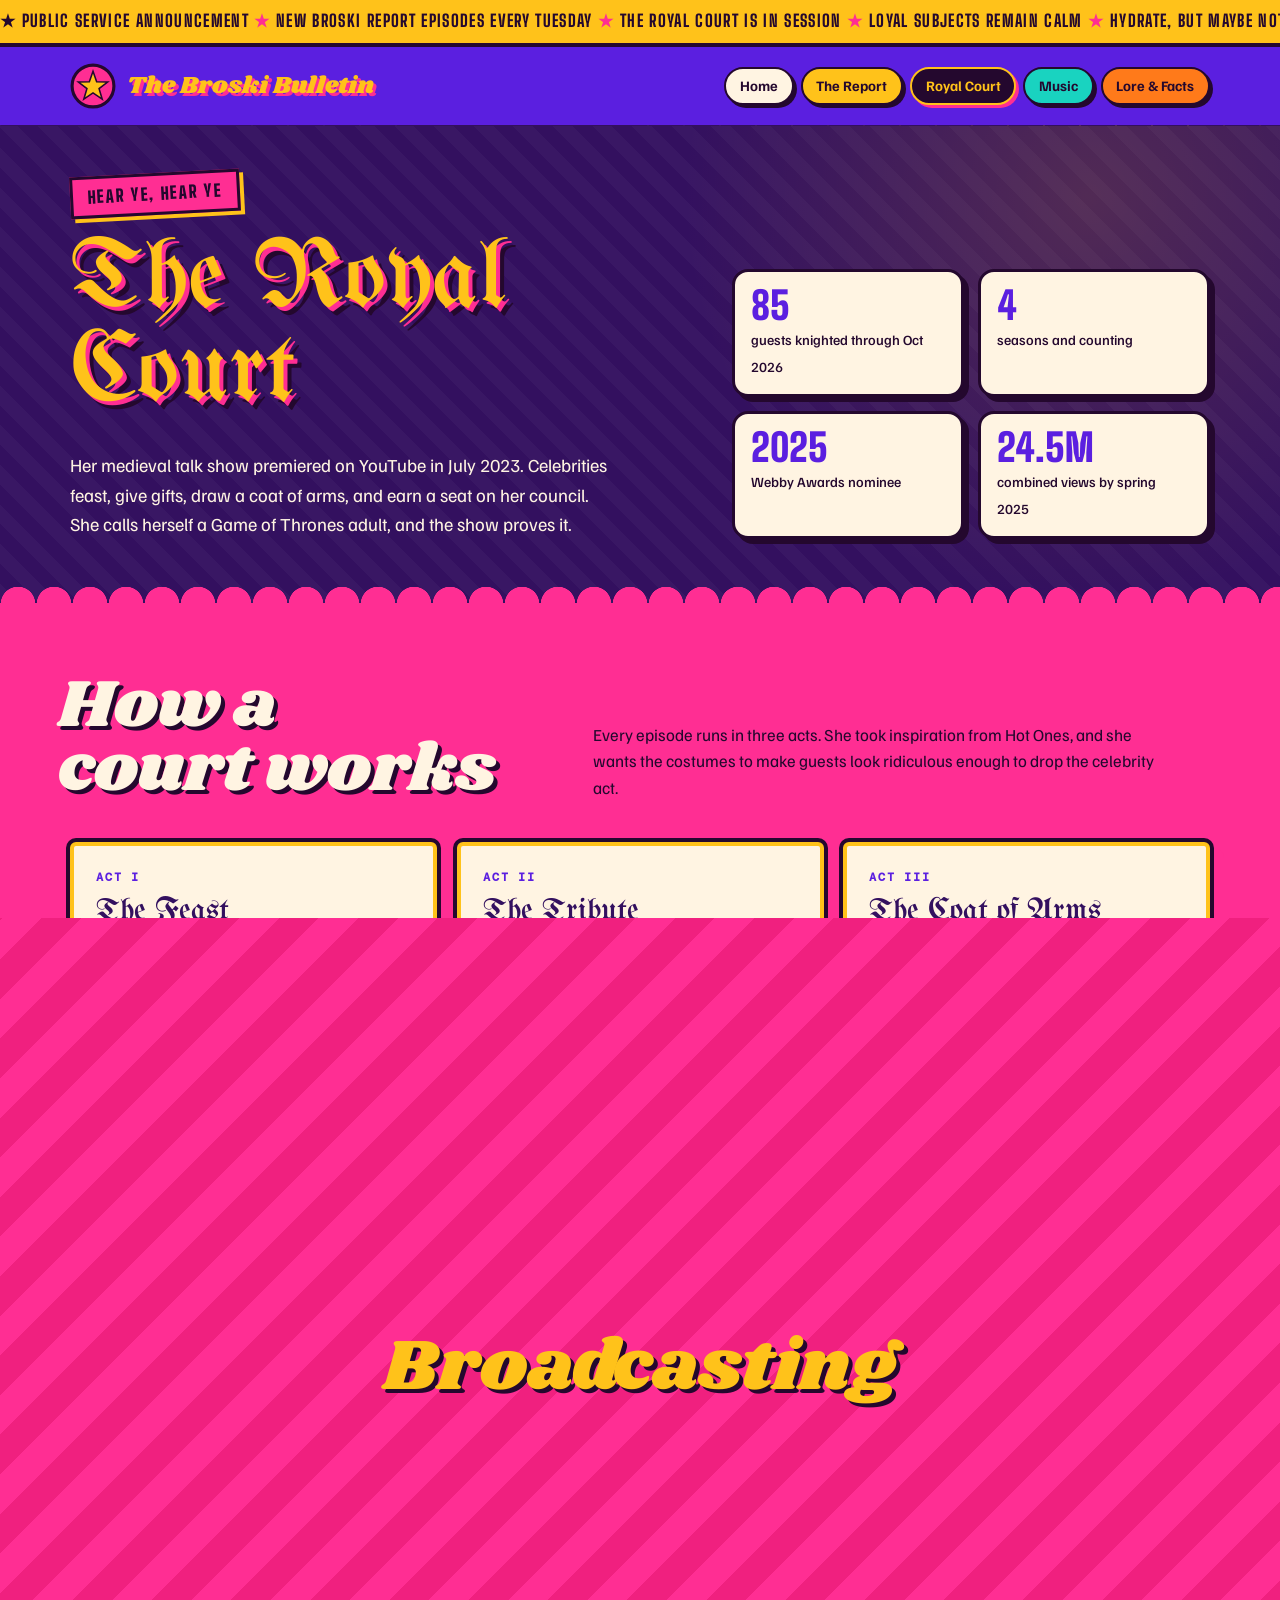
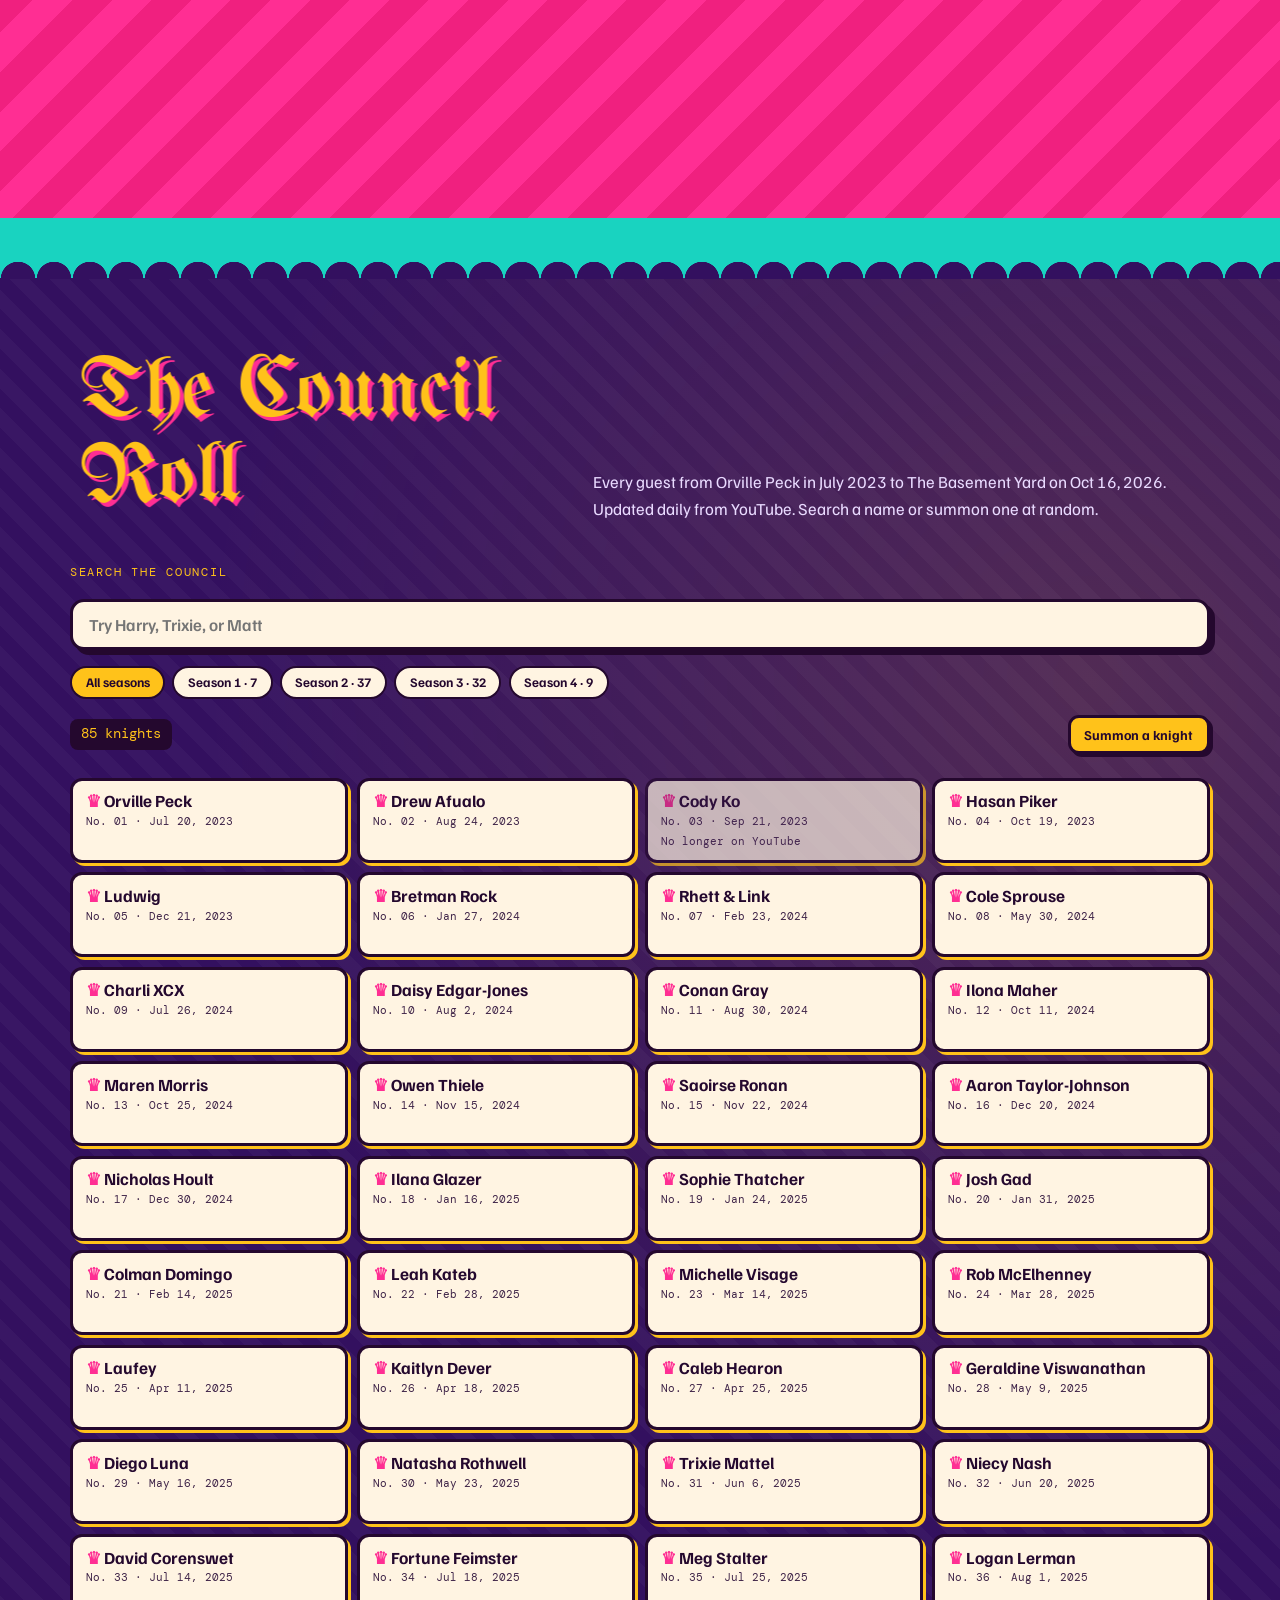
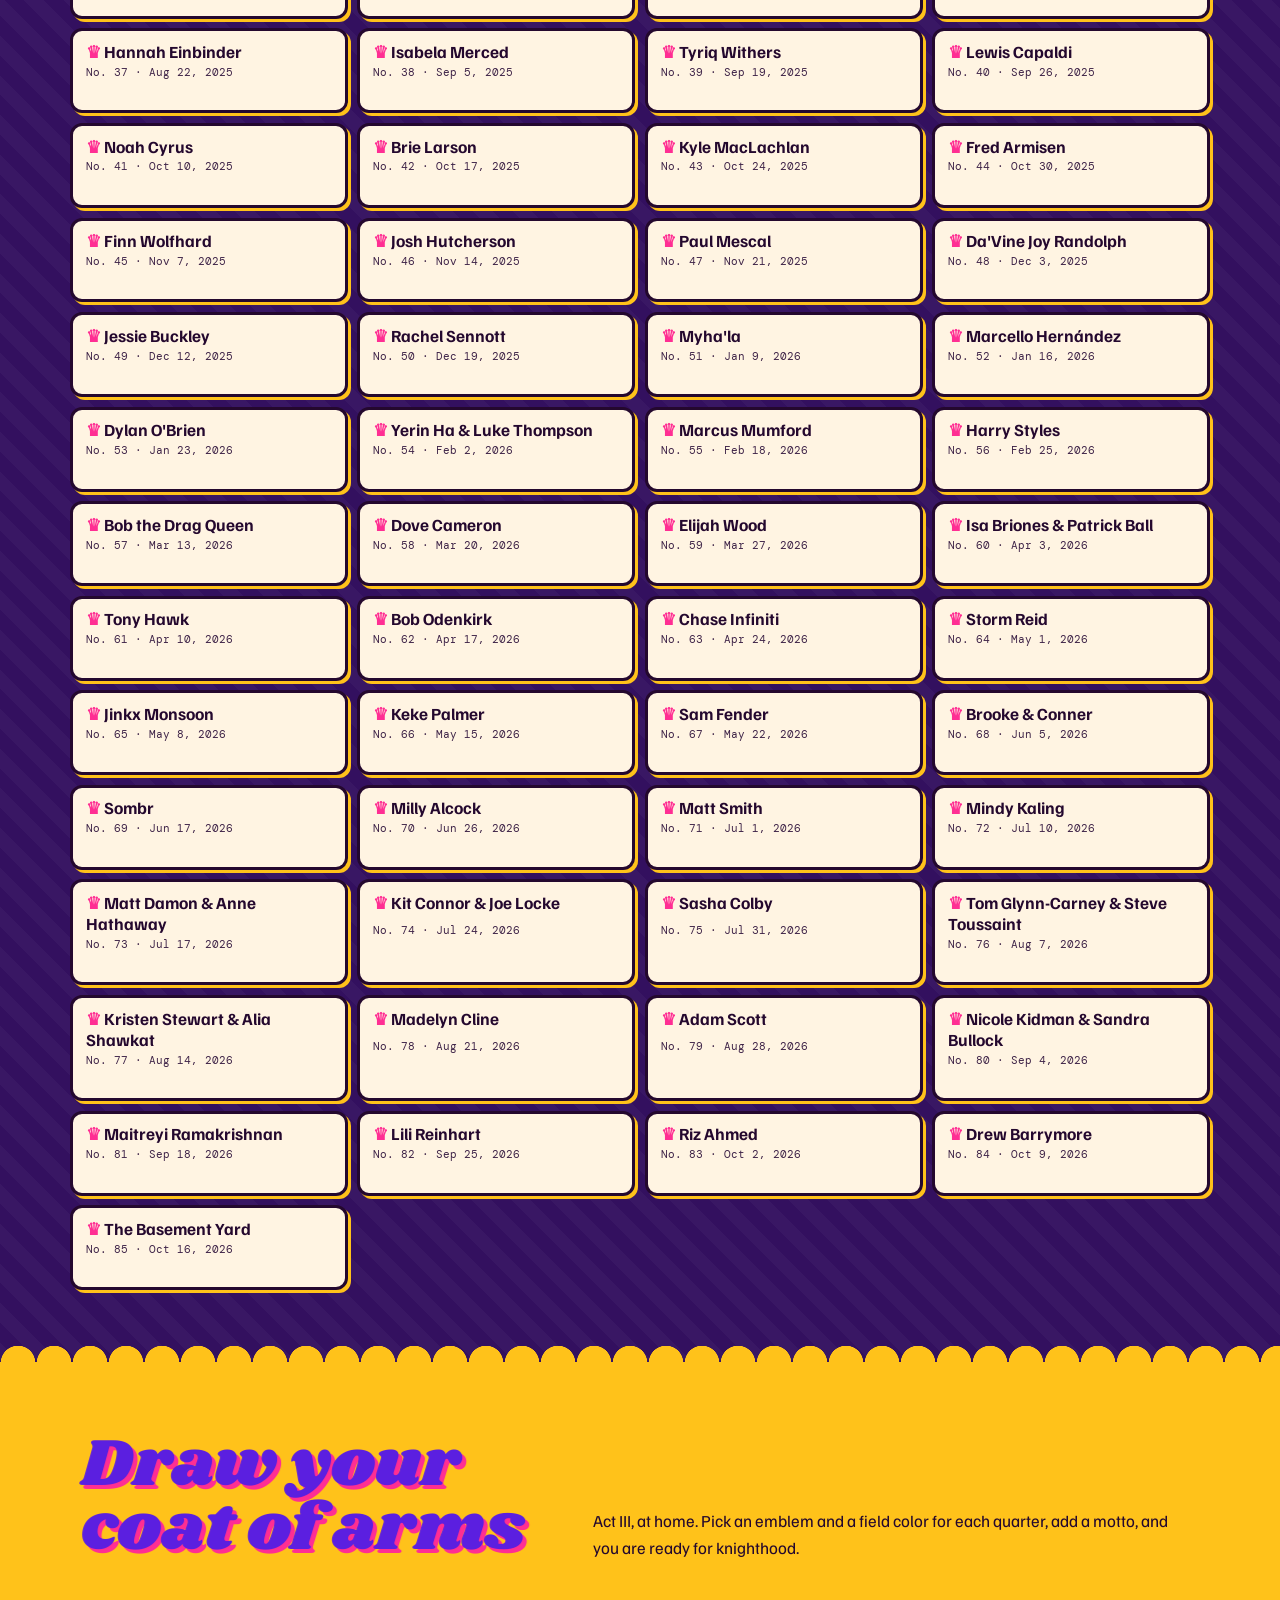
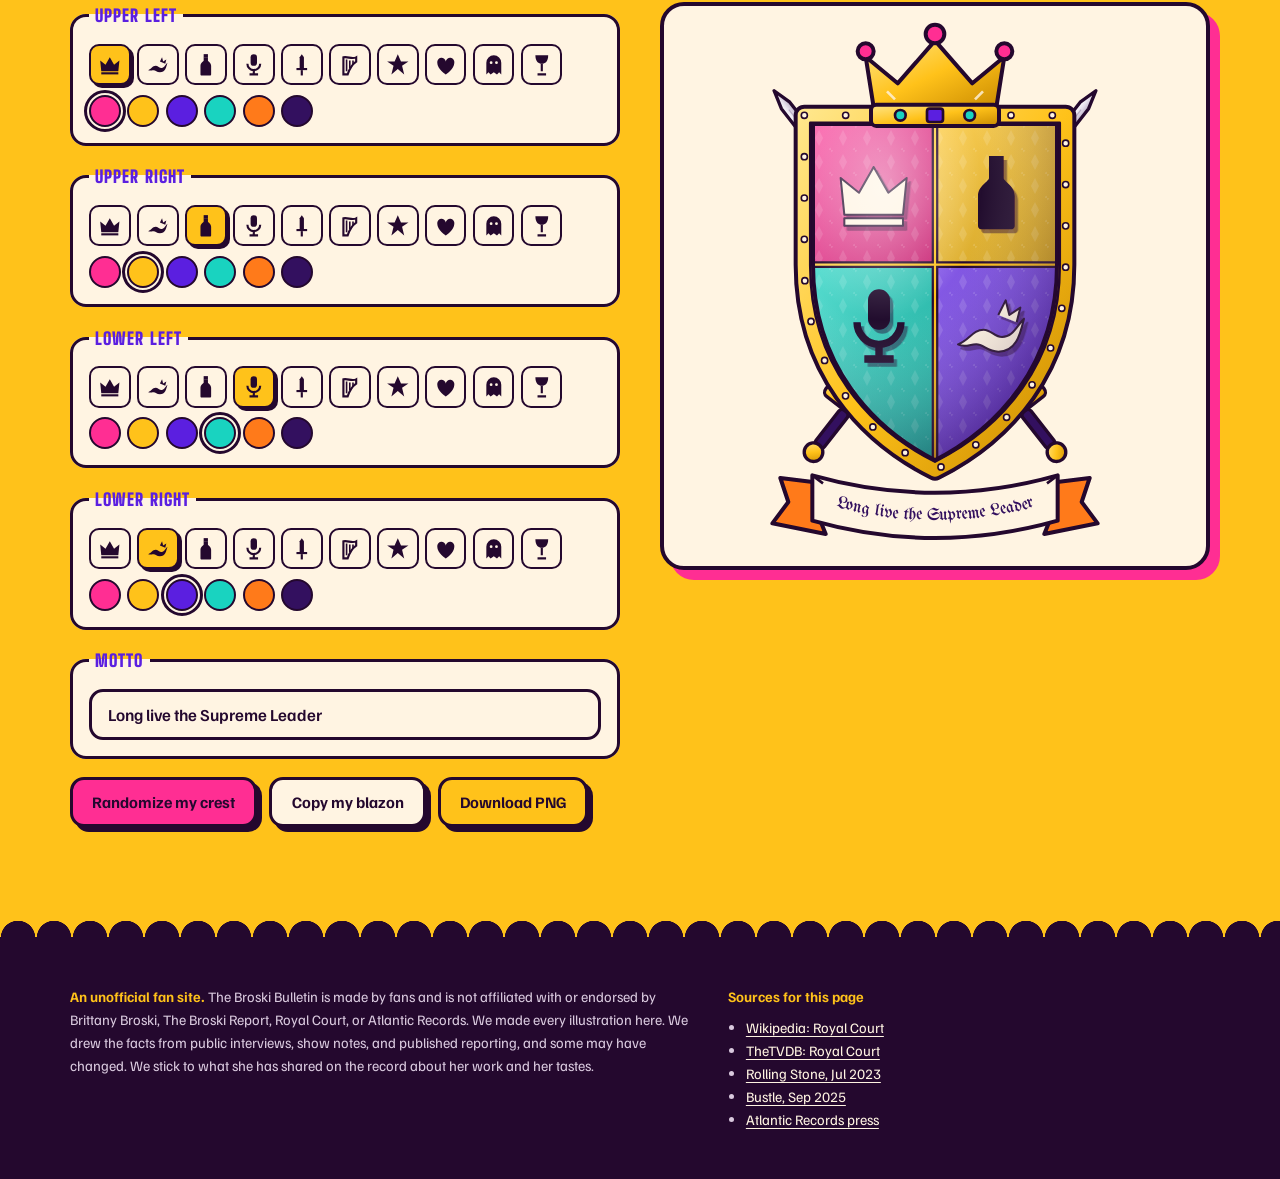
==== commit 393320a0: "Auto-update: court: 2026-10-16 The Basement Yard Joins Brittany Broski's Royal Court" ====
--- a/court.html
+++ b/court.html
@@ -29,7 +29,7 @@
       <h1 id="page-title">The Royal Court</h1>
       <p class="lede">Her medieval talk show premiered on YouTube in July 2023. Celebrities feast, give gifts, draw a coat of arms, and earn a seat on her council. She calls herself a Game of Thrones adult, and the show proves it.</p>
     </div>
-    <div class="hero-stats"><div><b>84</b><span>guests knighted through Oct 2026</span></div><div><b>4</b><span>seasons and counting</span></div><div><b>2025</b><span>Webby Awards nominee</span></div><div><b>24.5M</b><span>combined views by spring 2025</span></div></div>
+    <div class="hero-stats"><div><b>85</b><span>guests knighted through Oct 2026</span></div><div><b>4</b><span>seasons and counting</span></div><div><b>2025</b><span>Webby Awards nominee</span></div><div><b>24.5M</b><span>combined views by spring 2025</span></div></div>
   </div>
 </section>
 
@@ -53,12 +53,12 @@
 
 <section class="band b-court" id="roll" aria-labelledby="roll-title">
   <div class="wrap">
-    <div class="sec-head"><h2 id="roll-title">The Council Roll</h2><p>Every guest from Orville Peck in July 2023 to Drew Barrymore on Oct 9, 2026. Updated daily from YouTube. Search a name or summon one at random.</p></div>
+    <div class="sec-head"><h2 id="roll-title">The Council Roll</h2><p>Every guest from Orville Peck in July 2023 to The Basement Yard on Oct 16, 2026. Updated daily from YouTube. Search a name or summon one at random.</p></div>
     <div class="tools">
       <label class="eyebrow" for="g-search" style="color:#FFC21A">Search the council</label>
       <input class="search" id="g-search" type="search" placeholder="Try Harry, Trixie, or Matt" autocomplete="off">
-      <div class="chips" role="group" aria-label="Filter by season"><button class="chip" type="button" data-cs="all" aria-pressed="true">All seasons</button><button class="chip" type="button" data-cs="1" aria-pressed="false">Season 1 · 7</button><button class="chip" type="button" data-cs="2" aria-pressed="false">Season 2 · 37</button><button class="chip" type="button" data-cs="3" aria-pressed="false">Season 3 · 32</button><button class="chip" type="button" data-cs="4" aria-pressed="false">Season 4 · 8</button></div>
-      <div class="tools-row"><span class="count" id="g-count" aria-live="polite">84 knights</span><button class="btn gold small" id="g-random" type="button">Summon a knight</button></div>
+      <div class="chips" role="group" aria-label="Filter by season"><button class="chip" type="button" data-cs="all" aria-pressed="true">All seasons</button><button class="chip" type="button" data-cs="1" aria-pressed="false">Season 1 · 7</button><button class="chip" type="button" data-cs="2" aria-pressed="false">Season 2 · 37</button><button class="chip" type="button" data-cs="3" aria-pressed="false">Season 3 · 32</button><button class="chip" type="button" data-cs="4" aria-pressed="false">Season 4 · 9</button></div>
+      <div class="tools-row"><span class="count" id="g-count" aria-live="polite">85 knights</span><button class="btn gold small" id="g-random" type="button">Summon a knight</button></div>
     </div>
     <div class="roll-grid" id="roll-list">
       <button class="guest" type="button" id="knight-01" data-s="1" data-n="orville peck" data-vid="fV70vvbaktk" data-title="Royal Court: Orville Peck"><b>Orville Peck</b><span>No. 01 · Jul 20, 2023</span><em>▶ Play in the court</em></button>
@@ -145,6 +145,7 @@
       <button class="guest" type="button" id="knight-82" data-s="4" data-n="lili reinhart" data-vid="QVN00spv1xs" data-title="Royal Court: Lili Reinhart"><b>Lili Reinhart</b><span>No. 82 · Sep 25, 2026</span><em>▶ Play in the court</em></button>
       <button class="guest" type="button" id="knight-83" data-s="4" data-n="riz ahmed" data-vid="sJgef0-4w_8" data-title="Royal Court: Riz Ahmed"><b>Riz Ahmed</b><span>No. 83 · Oct 2, 2026</span><em>▶ Play in the court</em></button>
       <button class="guest" type="button" id="knight-84" data-s="4" data-n="drew barrymore" data-vid="dBirsdorumg" data-title="Royal Court: Drew Barrymore"><b>Drew Barrymore</b><span>No. 84 · Oct 9, 2026</span><em>▶ Play in the court</em></button>
+      <button class="guest" type="button" id="knight-85" data-s="4" data-n="the basement yard" data-vid="hv8CsPah23w" data-title="Royal Court: The Basement Yard"><b>The Basement Yard</b><span>No. 85 · Oct 16, 2026</span><em>▶ Play in the court</em></button>
     </div>
     <p class="empty" id="g-empty" hidden>No knight by that name. Check the spelling, or they may not have been summoned yet.</p>
   </div>
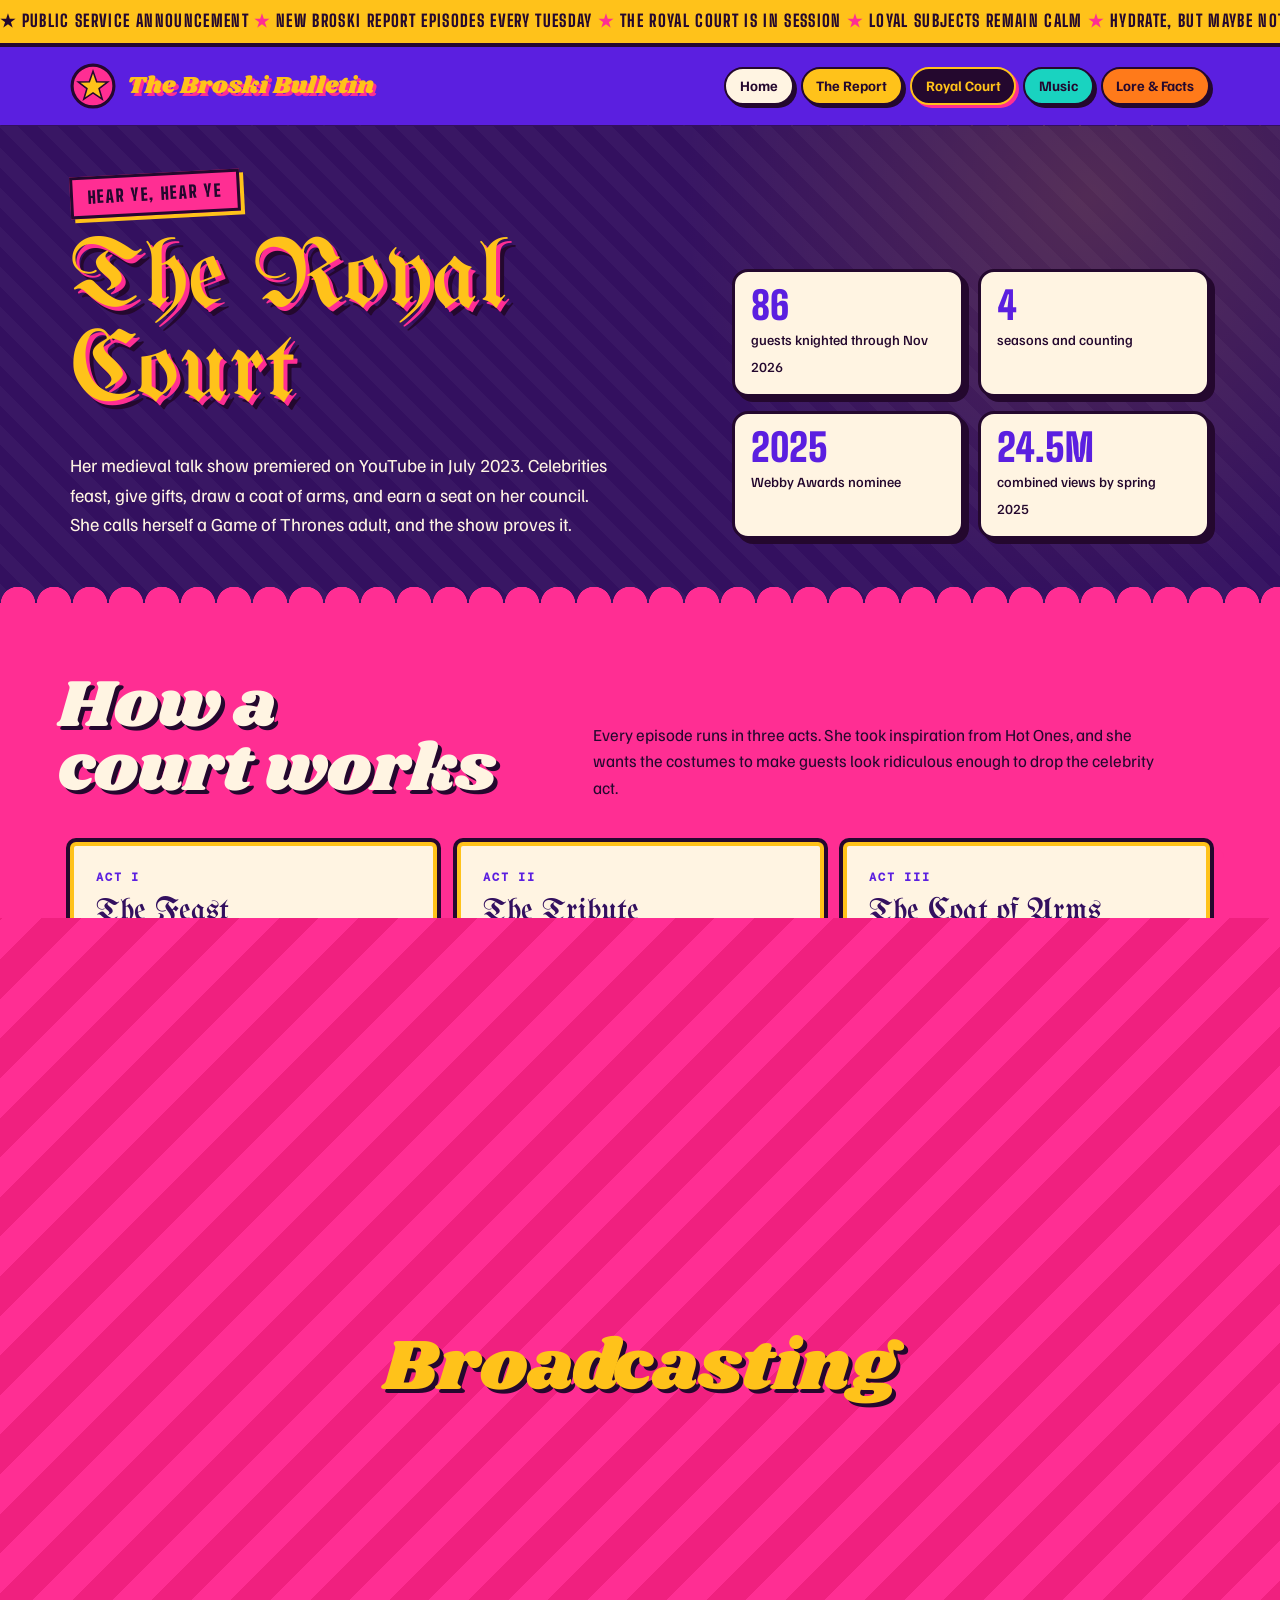
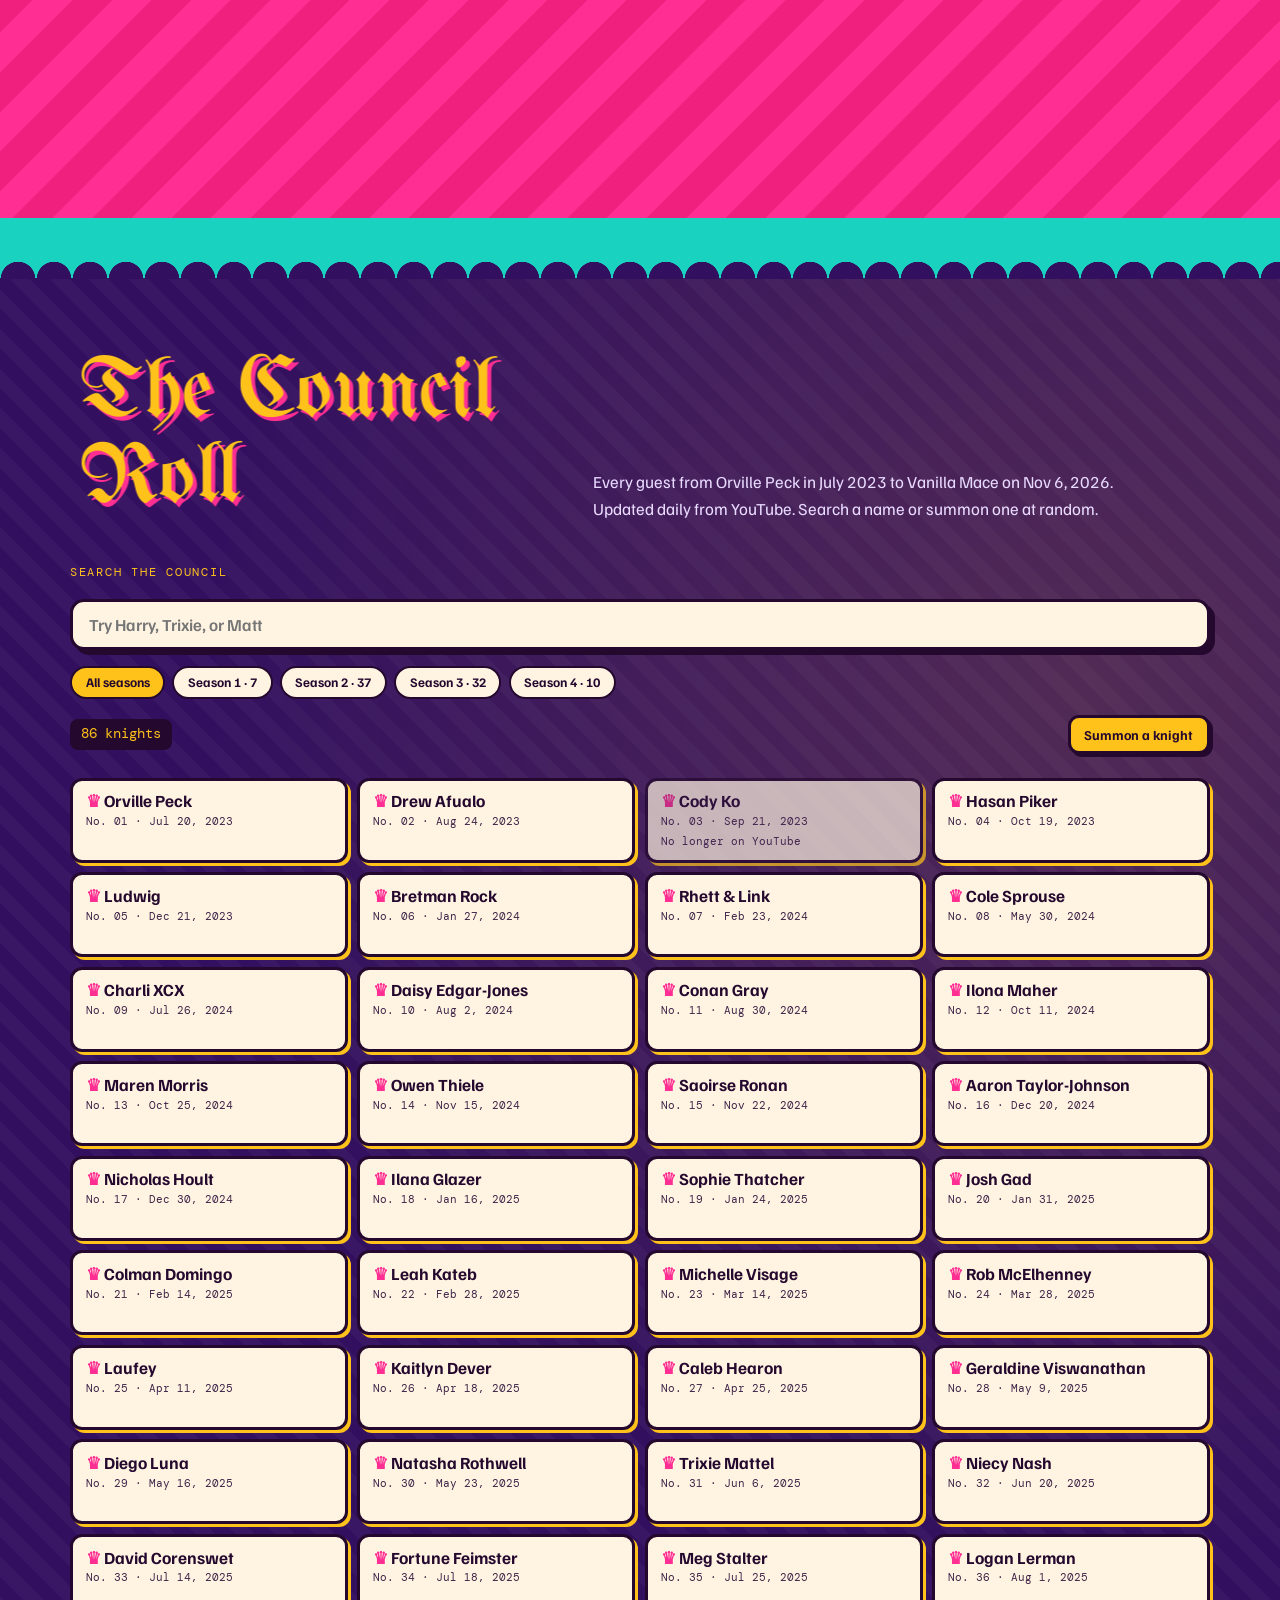
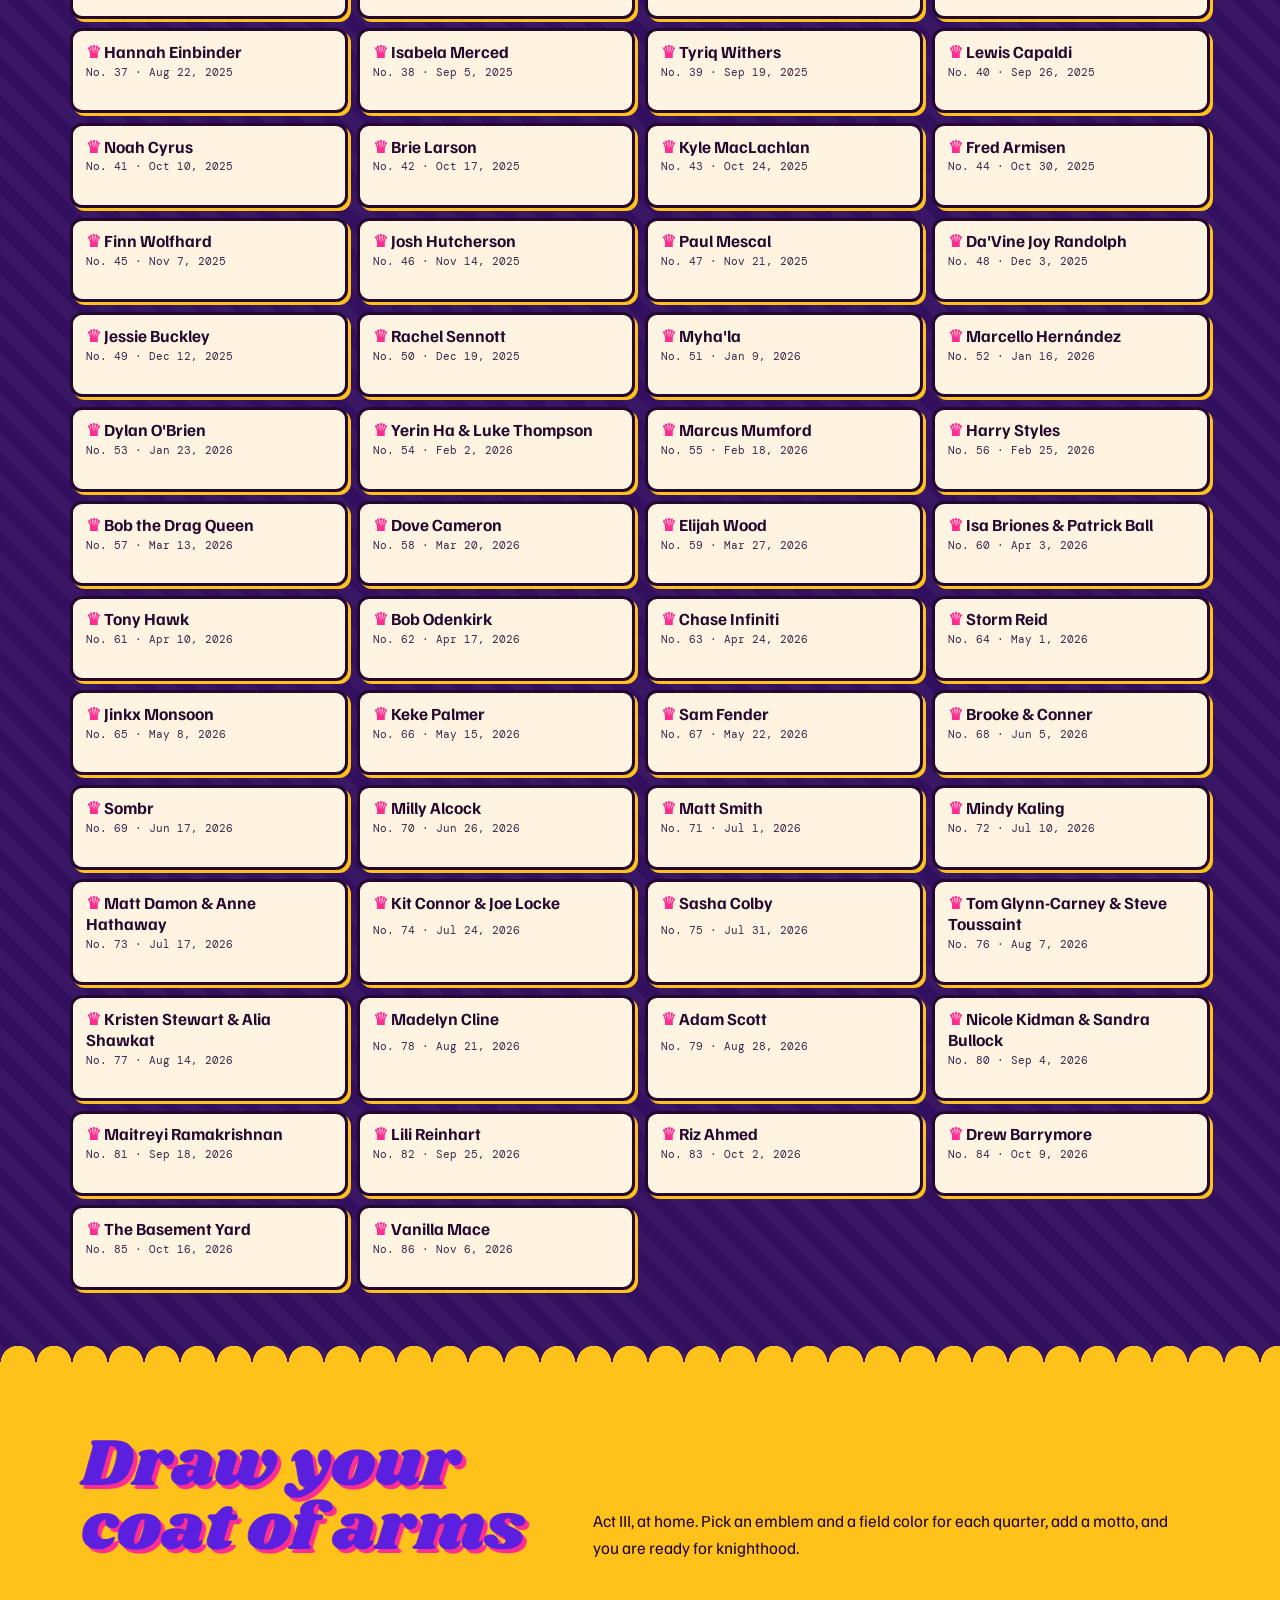
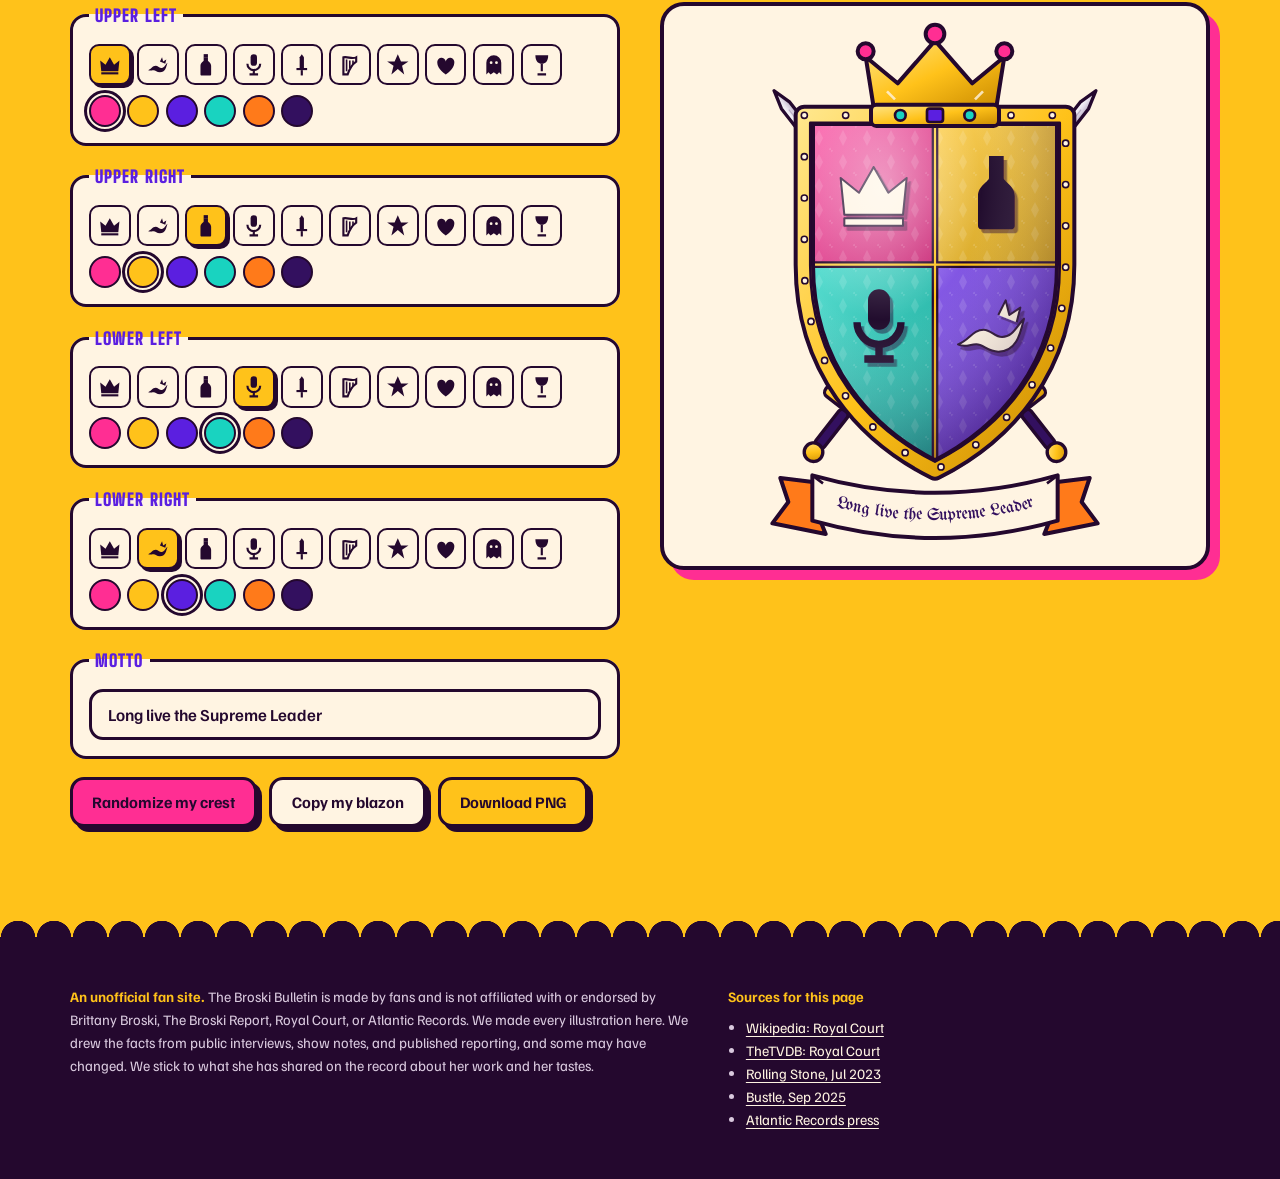
==== commit 702484a5: "Auto-update: court: 2026-11-06 Vanilla Mace Joins Brittany Broski's Royal Court" ====
--- a/court.html
+++ b/court.html
@@ -29,7 +29,7 @@
       <h1 id="page-title">The Royal Court</h1>
       <p class="lede">Her medieval talk show premiered on YouTube in July 2023. Celebrities feast, give gifts, draw a coat of arms, and earn a seat on her council. She calls herself a Game of Thrones adult, and the show proves it.</p>
     </div>
-    <div class="hero-stats"><div><b>85</b><span>guests knighted through Oct 2026</span></div><div><b>4</b><span>seasons and counting</span></div><div><b>2025</b><span>Webby Awards nominee</span></div><div><b>24.5M</b><span>combined views by spring 2025</span></div></div>
+    <div class="hero-stats"><div><b>86</b><span>guests knighted through Nov 2026</span></div><div><b>4</b><span>seasons and counting</span></div><div><b>2025</b><span>Webby Awards nominee</span></div><div><b>24.5M</b><span>combined views by spring 2025</span></div></div>
   </div>
 </section>
 
@@ -53,12 +53,12 @@
 
 <section class="band b-court" id="roll" aria-labelledby="roll-title">
   <div class="wrap">
-    <div class="sec-head"><h2 id="roll-title">The Council Roll</h2><p>Every guest from Orville Peck in July 2023 to The Basement Yard on Oct 16, 2026. Updated daily from YouTube. Search a name or summon one at random.</p></div>
+    <div class="sec-head"><h2 id="roll-title">The Council Roll</h2><p>Every guest from Orville Peck in July 2023 to Vanilla Mace on Nov 6, 2026. Updated daily from YouTube. Search a name or summon one at random.</p></div>
     <div class="tools">
       <label class="eyebrow" for="g-search" style="color:#FFC21A">Search the council</label>
       <input class="search" id="g-search" type="search" placeholder="Try Harry, Trixie, or Matt" autocomplete="off">
-      <div class="chips" role="group" aria-label="Filter by season"><button class="chip" type="button" data-cs="all" aria-pressed="true">All seasons</button><button class="chip" type="button" data-cs="1" aria-pressed="false">Season 1 · 7</button><button class="chip" type="button" data-cs="2" aria-pressed="false">Season 2 · 37</button><button class="chip" type="button" data-cs="3" aria-pressed="false">Season 3 · 32</button><button class="chip" type="button" data-cs="4" aria-pressed="false">Season 4 · 9</button></div>
-      <div class="tools-row"><span class="count" id="g-count" aria-live="polite">85 knights</span><button class="btn gold small" id="g-random" type="button">Summon a knight</button></div>
+      <div class="chips" role="group" aria-label="Filter by season"><button class="chip" type="button" data-cs="all" aria-pressed="true">All seasons</button><button class="chip" type="button" data-cs="1" aria-pressed="false">Season 1 · 7</button><button class="chip" type="button" data-cs="2" aria-pressed="false">Season 2 · 37</button><button class="chip" type="button" data-cs="3" aria-pressed="false">Season 3 · 32</button><button class="chip" type="button" data-cs="4" aria-pressed="false">Season 4 · 10</button></div>
+      <div class="tools-row"><span class="count" id="g-count" aria-live="polite">86 knights</span><button class="btn gold small" id="g-random" type="button">Summon a knight</button></div>
     </div>
     <div class="roll-grid" id="roll-list">
       <button class="guest" type="button" id="knight-01" data-s="1" data-n="orville peck" data-vid="fV70vvbaktk" data-title="Royal Court: Orville Peck"><b>Orville Peck</b><span>No. 01 · Jul 20, 2023</span><em>▶ Play in the court</em></button>
@@ -146,6 +146,7 @@
       <button class="guest" type="button" id="knight-83" data-s="4" data-n="riz ahmed" data-vid="sJgef0-4w_8" data-title="Royal Court: Riz Ahmed"><b>Riz Ahmed</b><span>No. 83 · Oct 2, 2026</span><em>▶ Play in the court</em></button>
       <button class="guest" type="button" id="knight-84" data-s="4" data-n="drew barrymore" data-vid="dBirsdorumg" data-title="Royal Court: Drew Barrymore"><b>Drew Barrymore</b><span>No. 84 · Oct 9, 2026</span><em>▶ Play in the court</em></button>
       <button class="guest" type="button" id="knight-85" data-s="4" data-n="the basement yard" data-vid="hv8CsPah23w" data-title="Royal Court: The Basement Yard"><b>The Basement Yard</b><span>No. 85 · Oct 16, 2026</span><em>▶ Play in the court</em></button>
+      <button class="guest" type="button" id="knight-86" data-s="4" data-n="vanilla mace" data-vid="H38uaz-0x_Q" data-title="Royal Court: Vanilla Mace"><b>Vanilla Mace</b><span>No. 86 · Nov 6, 2026</span><em>▶ Play in the court</em></button>
     </div>
     <p class="empty" id="g-empty" hidden>No knight by that name. Check the spelling, or they may not have been summoned yet.</p>
   </div>
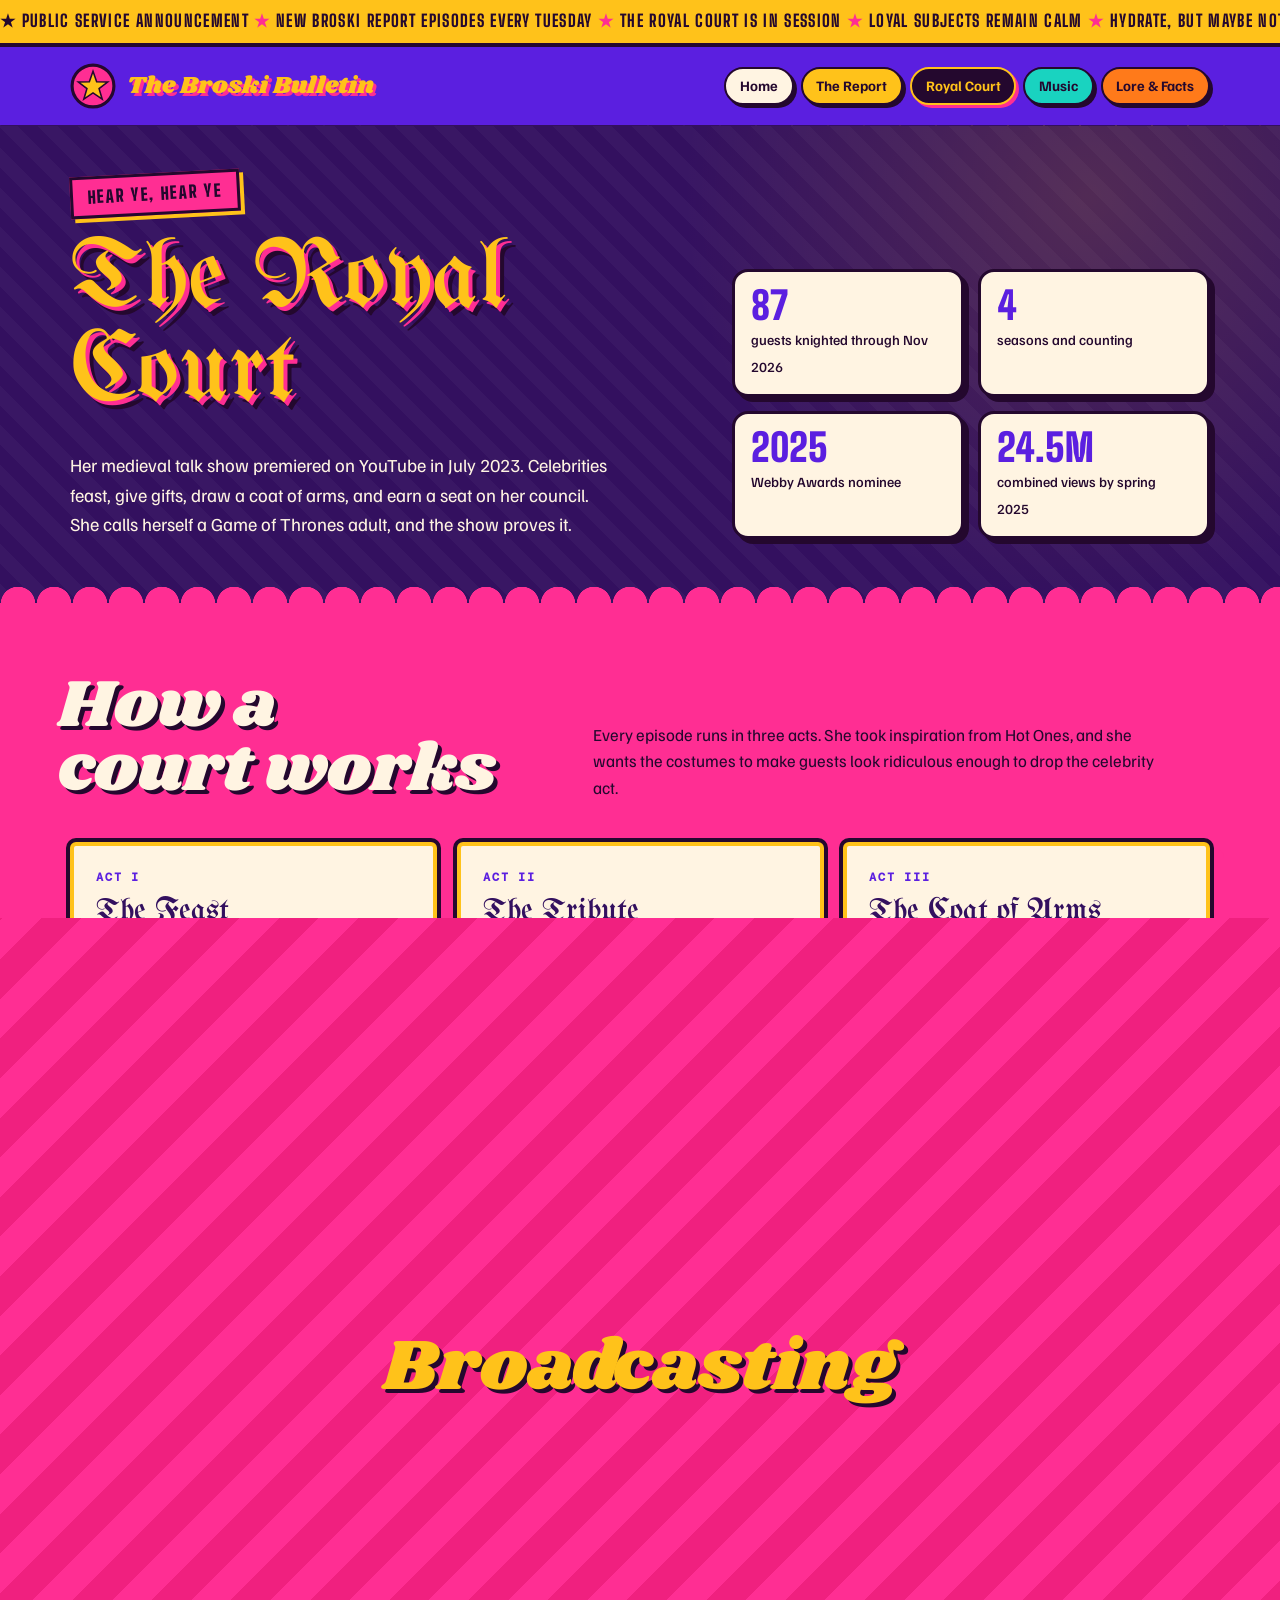
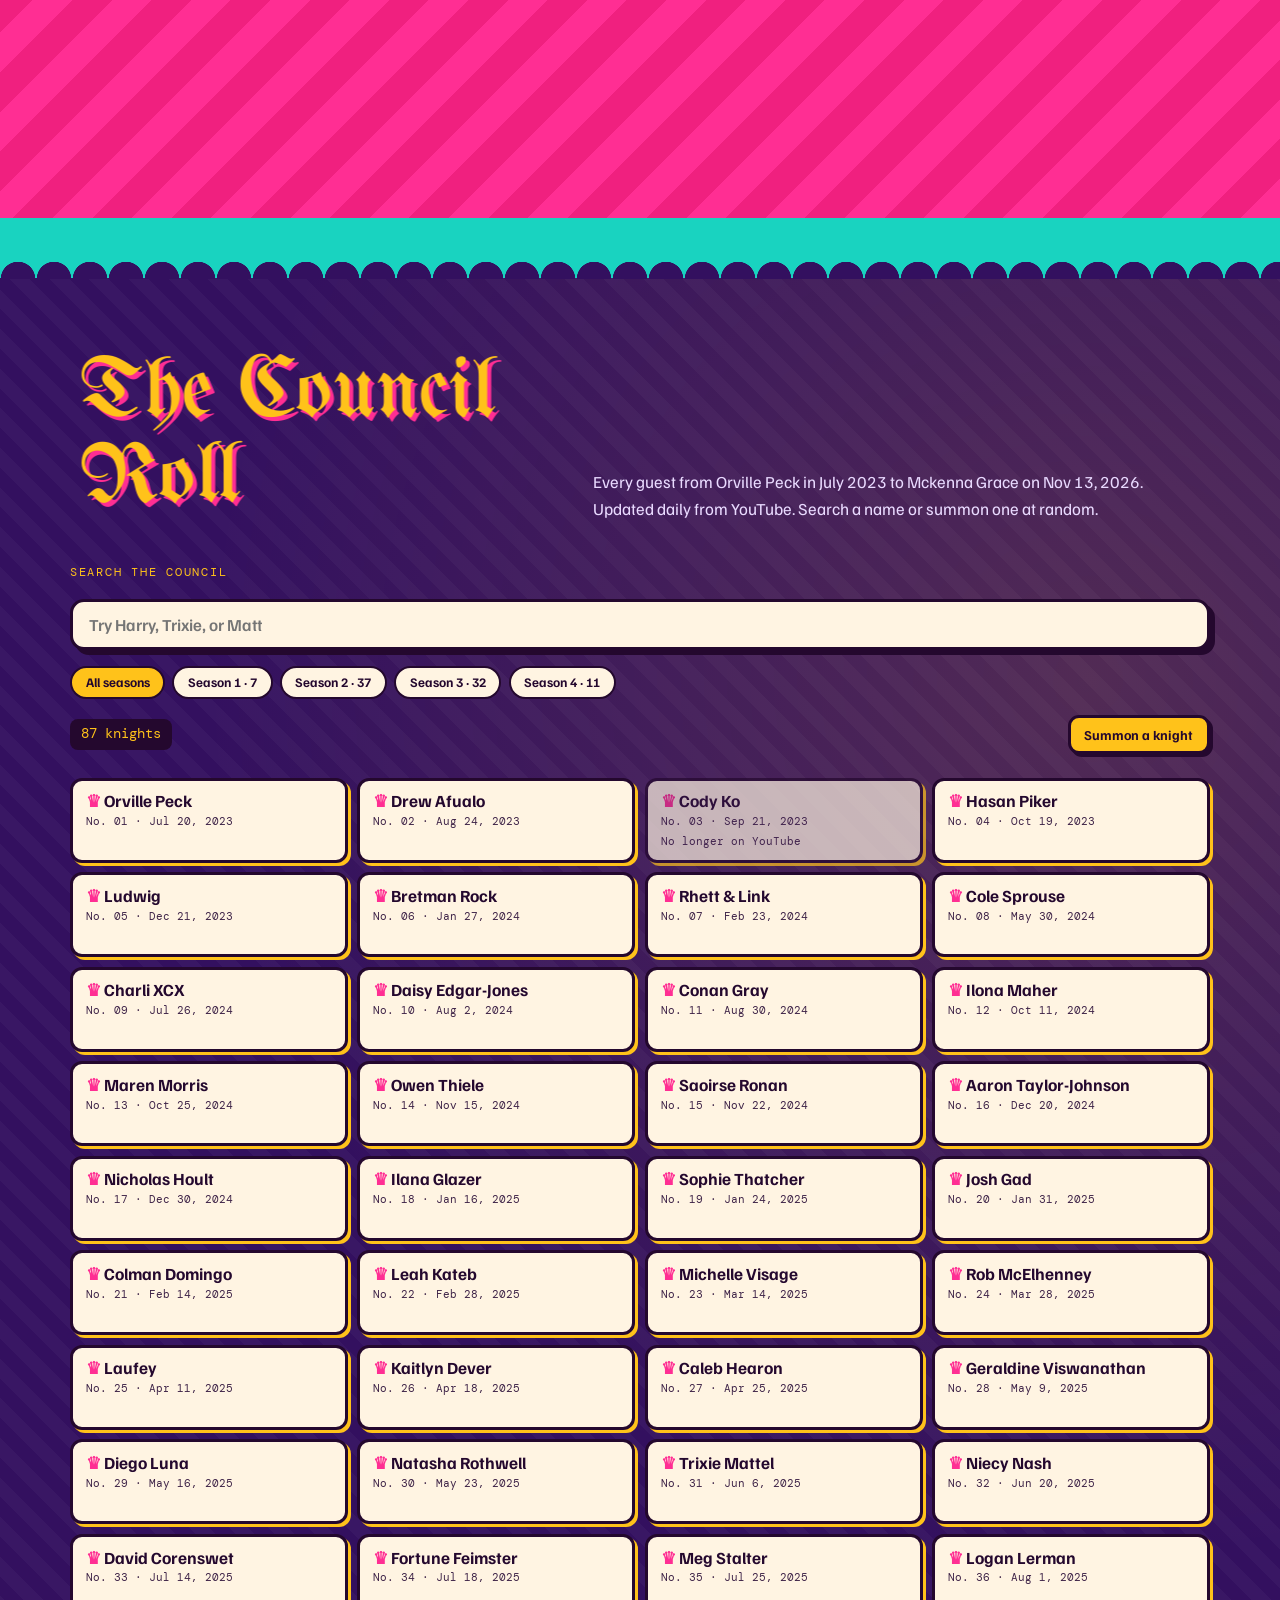
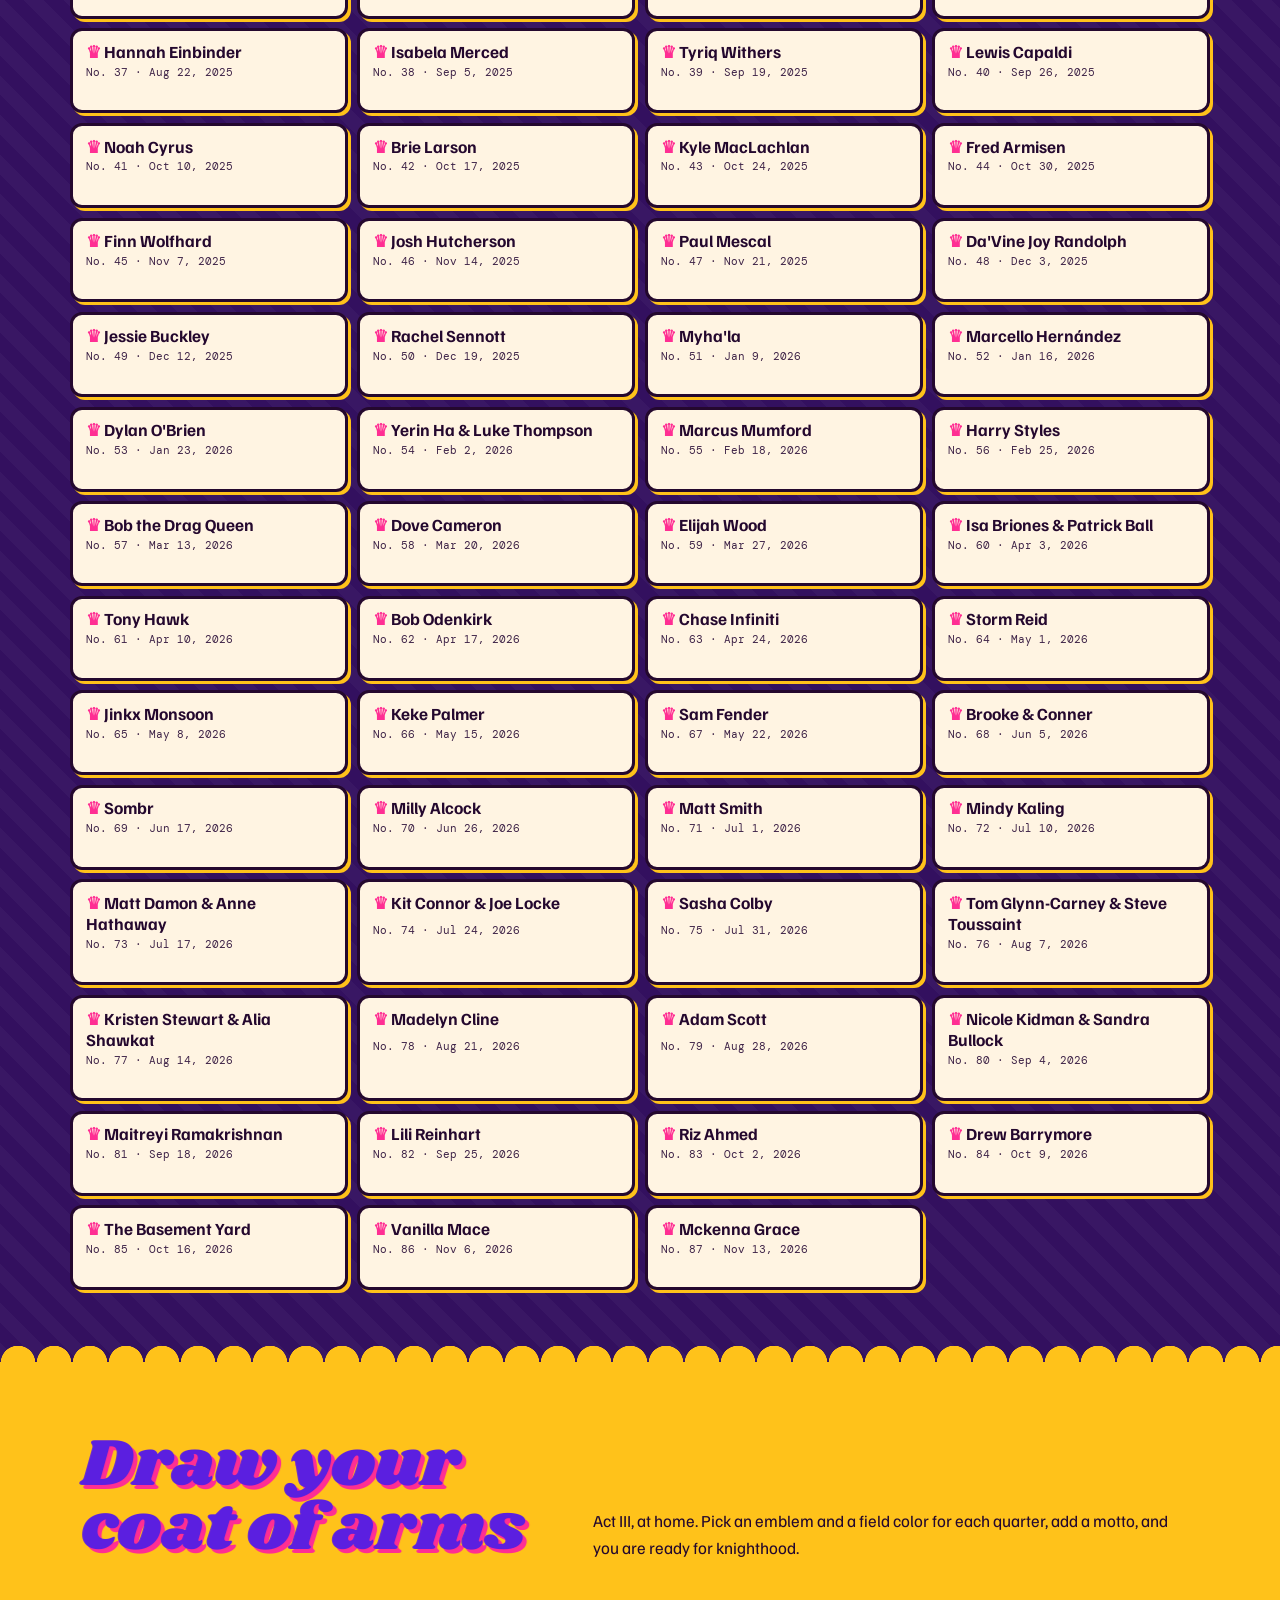
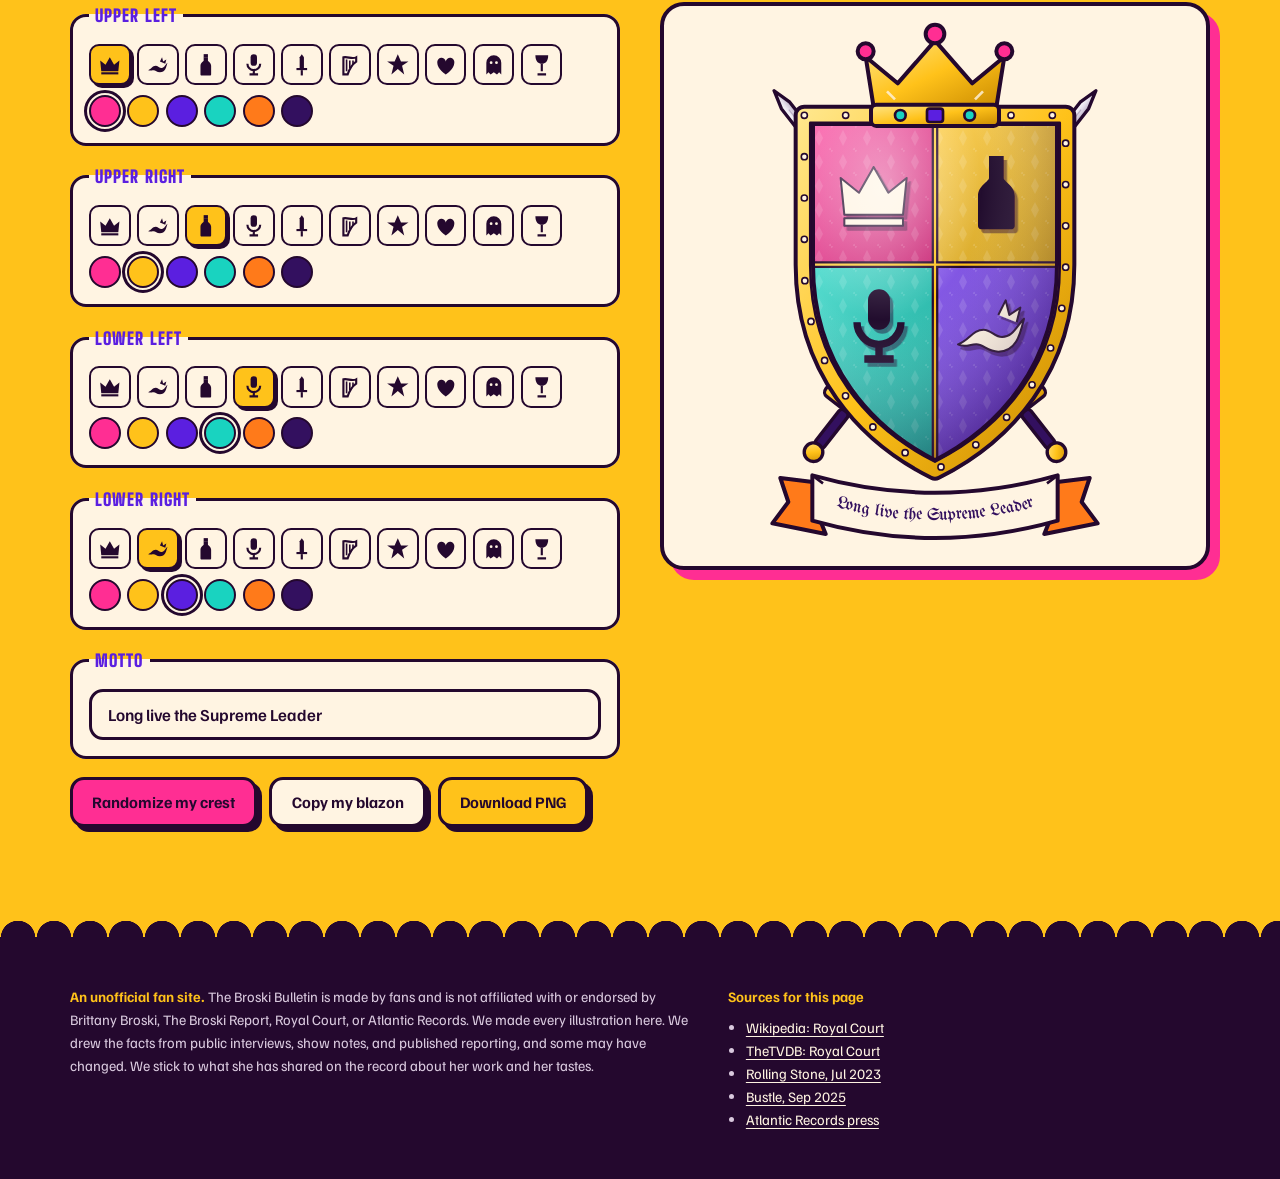
==== commit 9a6d87ca: "Auto-update: court: 2026-11-13 Mckenna Grace Joins Brittany Broski's Royal Court" ====
--- a/court.html
+++ b/court.html
@@ -29,7 +29,7 @@
       <h1 id="page-title">The Royal Court</h1>
       <p class="lede">Her medieval talk show premiered on YouTube in July 2023. Celebrities feast, give gifts, draw a coat of arms, and earn a seat on her council. She calls herself a Game of Thrones adult, and the show proves it.</p>
     </div>
-    <div class="hero-stats"><div><b>86</b><span>guests knighted through Nov 2026</span></div><div><b>4</b><span>seasons and counting</span></div><div><b>2025</b><span>Webby Awards nominee</span></div><div><b>24.5M</b><span>combined views by spring 2025</span></div></div>
+    <div class="hero-stats"><div><b>87</b><span>guests knighted through Nov 2026</span></div><div><b>4</b><span>seasons and counting</span></div><div><b>2025</b><span>Webby Awards nominee</span></div><div><b>24.5M</b><span>combined views by spring 2025</span></div></div>
   </div>
 </section>
 
@@ -53,12 +53,12 @@
 
 <section class="band b-court" id="roll" aria-labelledby="roll-title">
   <div class="wrap">
-    <div class="sec-head"><h2 id="roll-title">The Council Roll</h2><p>Every guest from Orville Peck in July 2023 to Vanilla Mace on Nov 6, 2026. Updated daily from YouTube. Search a name or summon one at random.</p></div>
+    <div class="sec-head"><h2 id="roll-title">The Council Roll</h2><p>Every guest from Orville Peck in July 2023 to Mckenna Grace on Nov 13, 2026. Updated daily from YouTube. Search a name or summon one at random.</p></div>
     <div class="tools">
       <label class="eyebrow" for="g-search" style="color:#FFC21A">Search the council</label>
       <input class="search" id="g-search" type="search" placeholder="Try Harry, Trixie, or Matt" autocomplete="off">
-      <div class="chips" role="group" aria-label="Filter by season"><button class="chip" type="button" data-cs="all" aria-pressed="true">All seasons</button><button class="chip" type="button" data-cs="1" aria-pressed="false">Season 1 · 7</button><button class="chip" type="button" data-cs="2" aria-pressed="false">Season 2 · 37</button><button class="chip" type="button" data-cs="3" aria-pressed="false">Season 3 · 32</button><button class="chip" type="button" data-cs="4" aria-pressed="false">Season 4 · 10</button></div>
-      <div class="tools-row"><span class="count" id="g-count" aria-live="polite">86 knights</span><button class="btn gold small" id="g-random" type="button">Summon a knight</button></div>
+      <div class="chips" role="group" aria-label="Filter by season"><button class="chip" type="button" data-cs="all" aria-pressed="true">All seasons</button><button class="chip" type="button" data-cs="1" aria-pressed="false">Season 1 · 7</button><button class="chip" type="button" data-cs="2" aria-pressed="false">Season 2 · 37</button><button class="chip" type="button" data-cs="3" aria-pressed="false">Season 3 · 32</button><button class="chip" type="button" data-cs="4" aria-pressed="false">Season 4 · 11</button></div>
+      <div class="tools-row"><span class="count" id="g-count" aria-live="polite">87 knights</span><button class="btn gold small" id="g-random" type="button">Summon a knight</button></div>
     </div>
     <div class="roll-grid" id="roll-list">
       <button class="guest" type="button" id="knight-01" data-s="1" data-n="orville peck" data-vid="fV70vvbaktk" data-title="Royal Court: Orville Peck"><b>Orville Peck</b><span>No. 01 · Jul 20, 2023</span><em>▶ Play in the court</em></button>
@@ -147,6 +147,7 @@
       <button class="guest" type="button" id="knight-84" data-s="4" data-n="drew barrymore" data-vid="dBirsdorumg" data-title="Royal Court: Drew Barrymore"><b>Drew Barrymore</b><span>No. 84 · Oct 9, 2026</span><em>▶ Play in the court</em></button>
       <button class="guest" type="button" id="knight-85" data-s="4" data-n="the basement yard" data-vid="hv8CsPah23w" data-title="Royal Court: The Basement Yard"><b>The Basement Yard</b><span>No. 85 · Oct 16, 2026</span><em>▶ Play in the court</em></button>
       <button class="guest" type="button" id="knight-86" data-s="4" data-n="vanilla mace" data-vid="H38uaz-0x_Q" data-title="Royal Court: Vanilla Mace"><b>Vanilla Mace</b><span>No. 86 · Nov 6, 2026</span><em>▶ Play in the court</em></button>
+      <button class="guest" type="button" id="knight-87" data-s="4" data-n="mckenna grace" data-vid="75dLZ1BBSEk" data-title="Royal Court: Mckenna Grace"><b>Mckenna Grace</b><span>No. 87 · Nov 13, 2026</span><em>▶ Play in the court</em></button>
     </div>
     <p class="empty" id="g-empty" hidden>No knight by that name. Check the spelling, or they may not have been summoned yet.</p>
   </div>
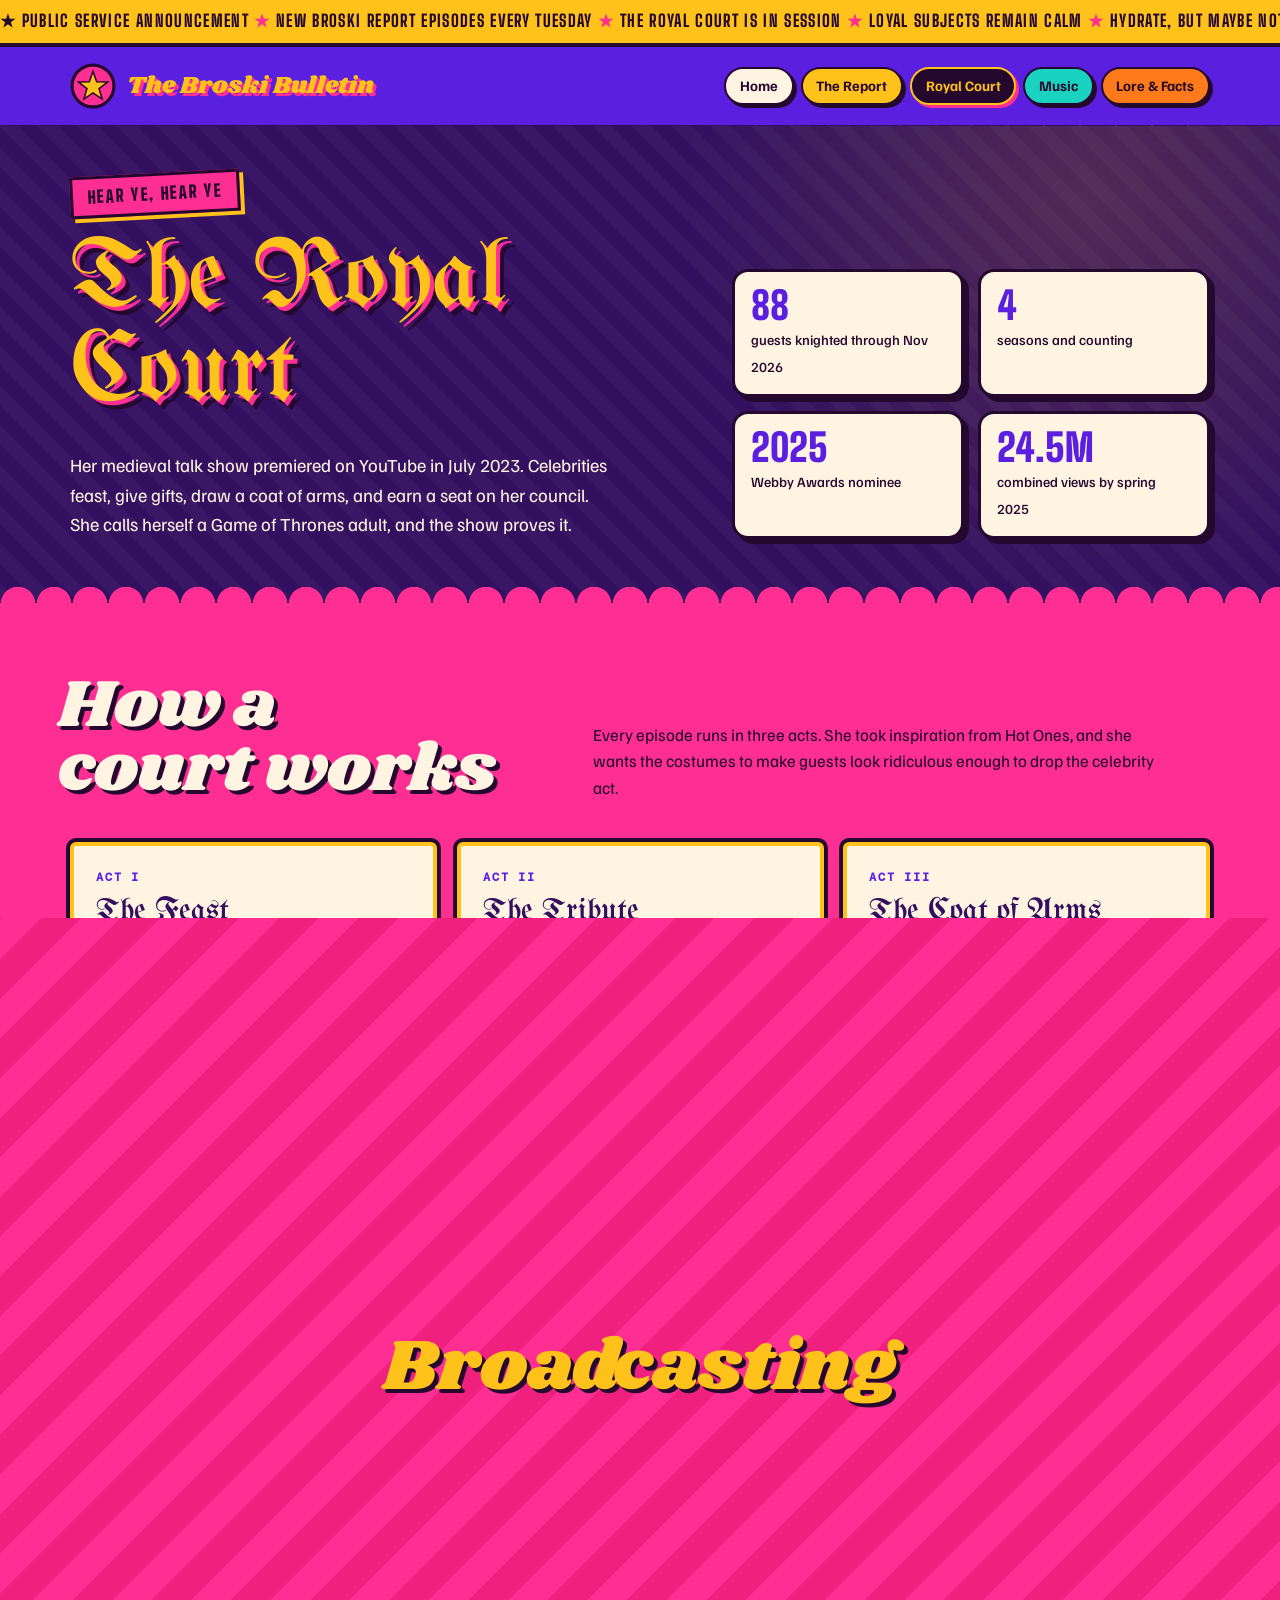
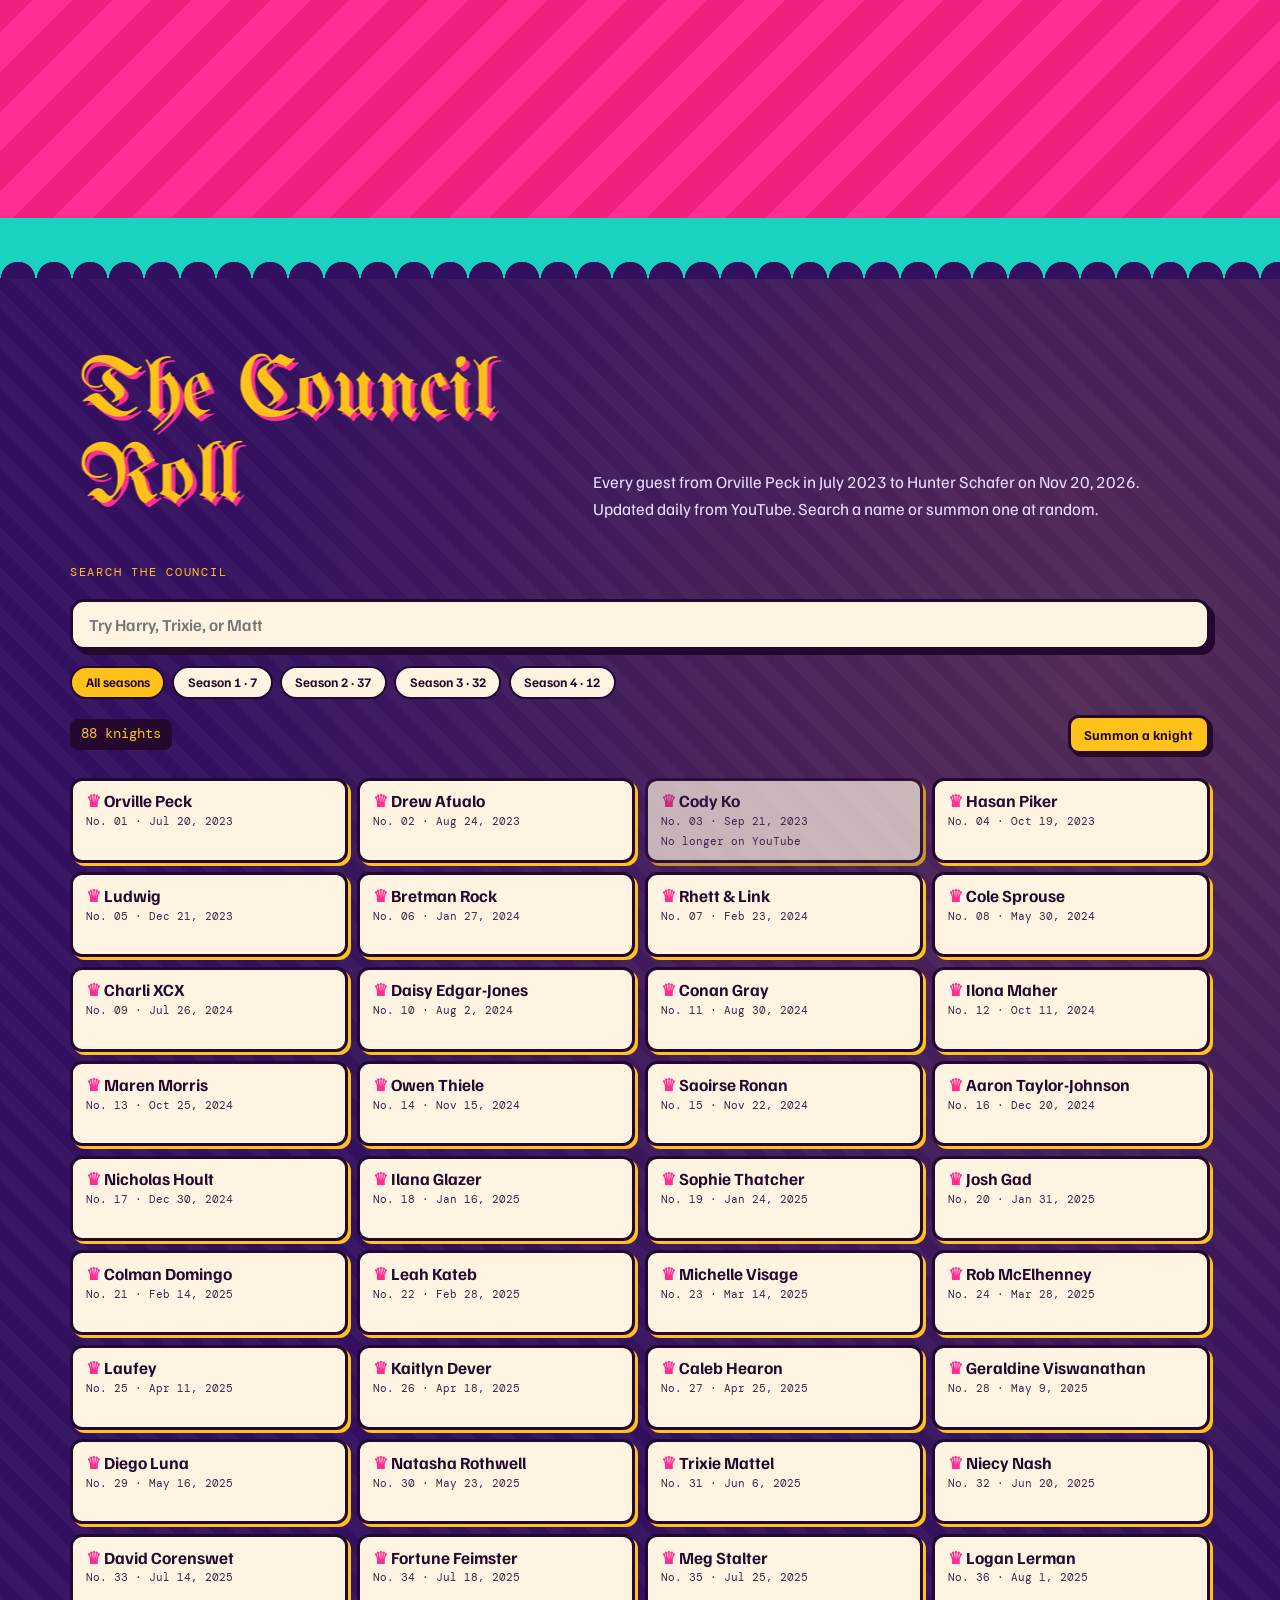
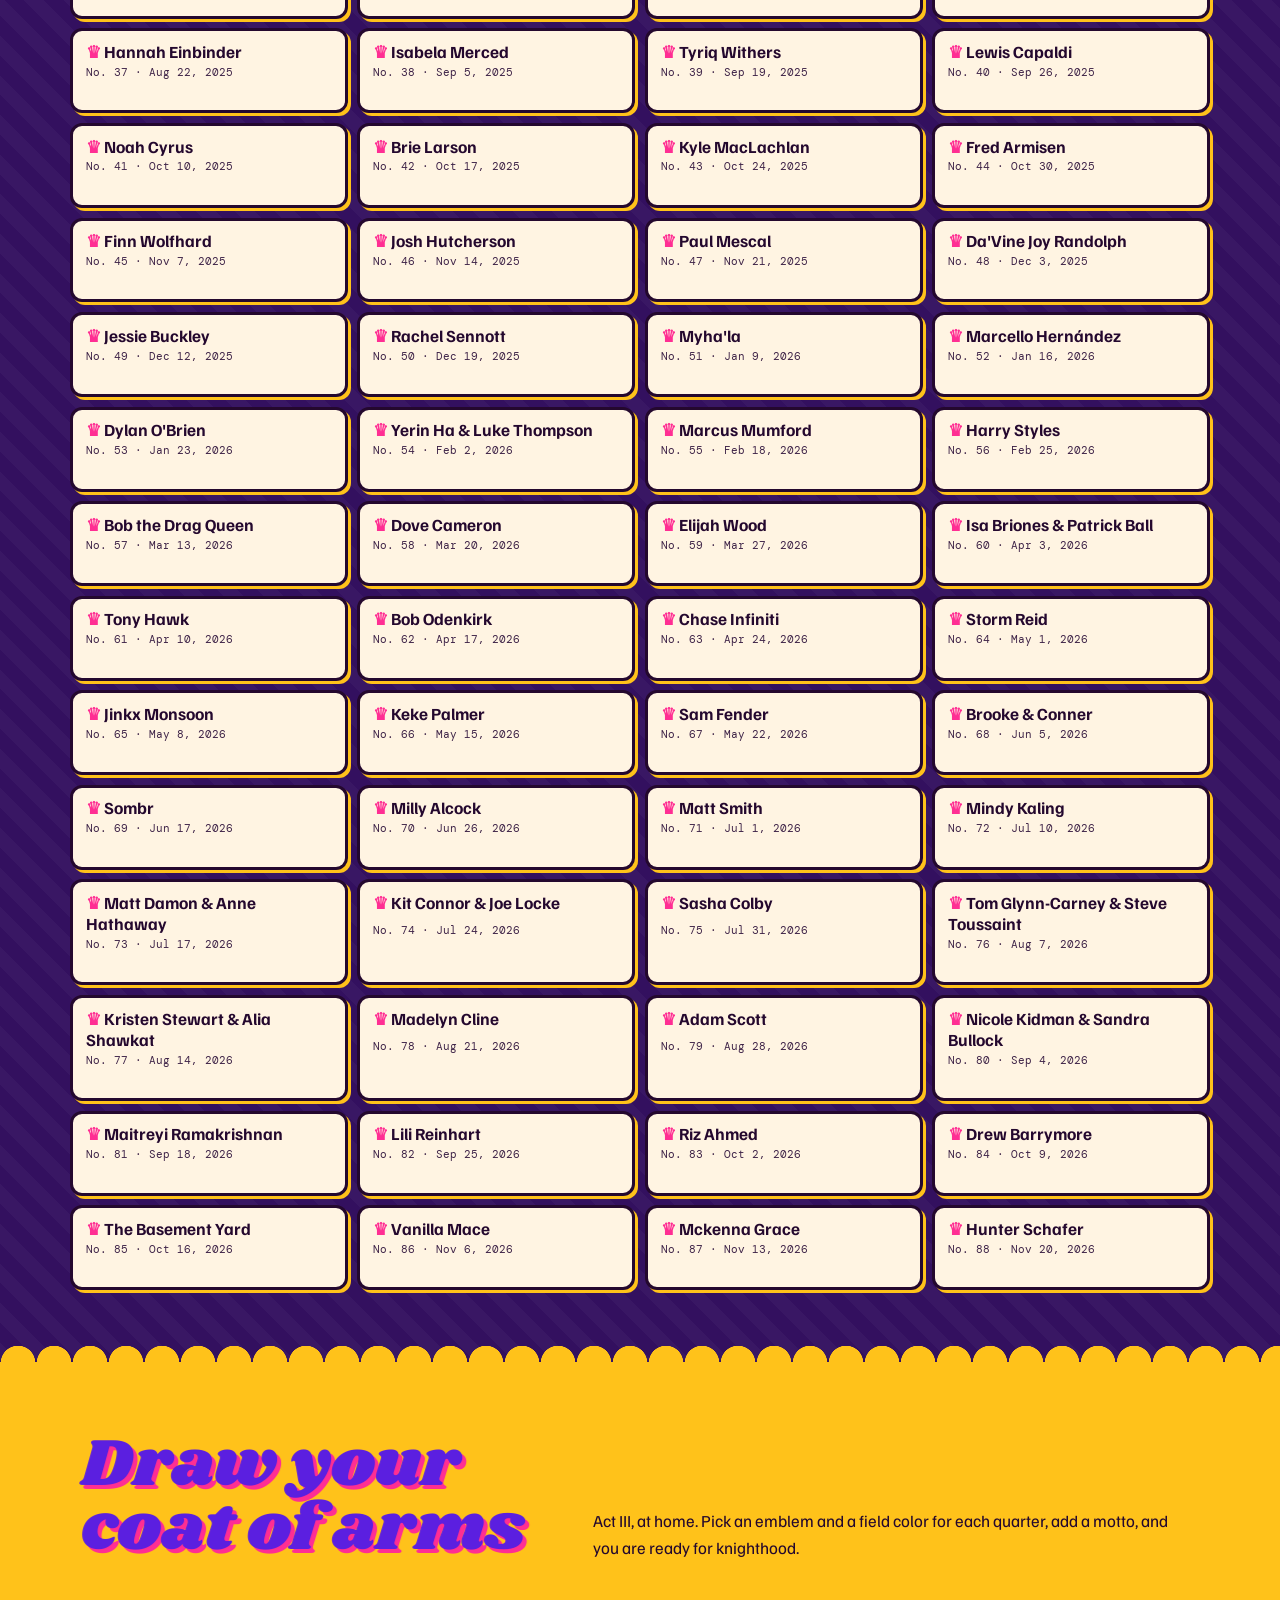
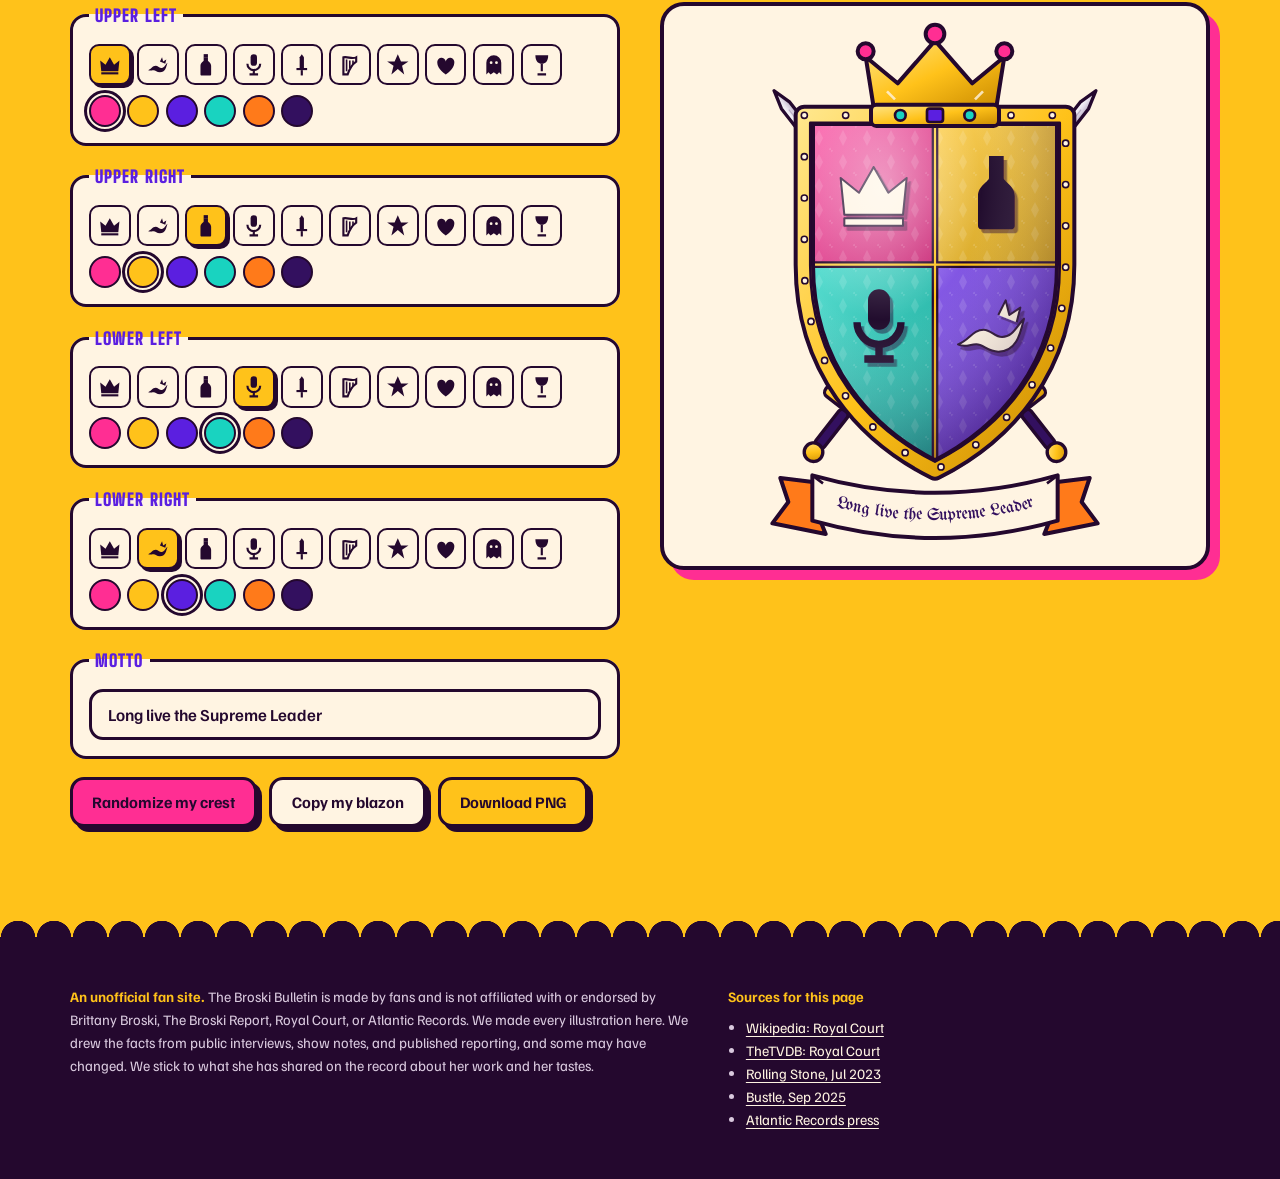
==== commit 914eb374: "Auto-update: court: 2026-11-20 Hunter Schafer Joins Brittany Broski's Royal Court" ====
--- a/court.html
+++ b/court.html
@@ -29,7 +29,7 @@
       <h1 id="page-title">The Royal Court</h1>
       <p class="lede">Her medieval talk show premiered on YouTube in July 2023. Celebrities feast, give gifts, draw a coat of arms, and earn a seat on her council. She calls herself a Game of Thrones adult, and the show proves it.</p>
     </div>
-    <div class="hero-stats"><div><b>87</b><span>guests knighted through Nov 2026</span></div><div><b>4</b><span>seasons and counting</span></div><div><b>2025</b><span>Webby Awards nominee</span></div><div><b>24.5M</b><span>combined views by spring 2025</span></div></div>
+    <div class="hero-stats"><div><b>88</b><span>guests knighted through Nov 2026</span></div><div><b>4</b><span>seasons and counting</span></div><div><b>2025</b><span>Webby Awards nominee</span></div><div><b>24.5M</b><span>combined views by spring 2025</span></div></div>
   </div>
 </section>
 
@@ -53,12 +53,12 @@
 
 <section class="band b-court" id="roll" aria-labelledby="roll-title">
   <div class="wrap">
-    <div class="sec-head"><h2 id="roll-title">The Council Roll</h2><p>Every guest from Orville Peck in July 2023 to Mckenna Grace on Nov 13, 2026. Updated daily from YouTube. Search a name or summon one at random.</p></div>
+    <div class="sec-head"><h2 id="roll-title">The Council Roll</h2><p>Every guest from Orville Peck in July 2023 to Hunter Schafer on Nov 20, 2026. Updated daily from YouTube. Search a name or summon one at random.</p></div>
     <div class="tools">
       <label class="eyebrow" for="g-search" style="color:#FFC21A">Search the council</label>
       <input class="search" id="g-search" type="search" placeholder="Try Harry, Trixie, or Matt" autocomplete="off">
-      <div class="chips" role="group" aria-label="Filter by season"><button class="chip" type="button" data-cs="all" aria-pressed="true">All seasons</button><button class="chip" type="button" data-cs="1" aria-pressed="false">Season 1 · 7</button><button class="chip" type="button" data-cs="2" aria-pressed="false">Season 2 · 37</button><button class="chip" type="button" data-cs="3" aria-pressed="false">Season 3 · 32</button><button class="chip" type="button" data-cs="4" aria-pressed="false">Season 4 · 11</button></div>
-      <div class="tools-row"><span class="count" id="g-count" aria-live="polite">87 knights</span><button class="btn gold small" id="g-random" type="button">Summon a knight</button></div>
+      <div class="chips" role="group" aria-label="Filter by season"><button class="chip" type="button" data-cs="all" aria-pressed="true">All seasons</button><button class="chip" type="button" data-cs="1" aria-pressed="false">Season 1 · 7</button><button class="chip" type="button" data-cs="2" aria-pressed="false">Season 2 · 37</button><button class="chip" type="button" data-cs="3" aria-pressed="false">Season 3 · 32</button><button class="chip" type="button" data-cs="4" aria-pressed="false">Season 4 · 12</button></div>
+      <div class="tools-row"><span class="count" id="g-count" aria-live="polite">88 knights</span><button class="btn gold small" id="g-random" type="button">Summon a knight</button></div>
     </div>
     <div class="roll-grid" id="roll-list">
       <button class="guest" type="button" id="knight-01" data-s="1" data-n="orville peck" data-vid="fV70vvbaktk" data-title="Royal Court: Orville Peck"><b>Orville Peck</b><span>No. 01 · Jul 20, 2023</span><em>▶ Play in the court</em></button>
@@ -148,6 +148,7 @@
       <button class="guest" type="button" id="knight-85" data-s="4" data-n="the basement yard" data-vid="hv8CsPah23w" data-title="Royal Court: The Basement Yard"><b>The Basement Yard</b><span>No. 85 · Oct 16, 2026</span><em>▶ Play in the court</em></button>
       <button class="guest" type="button" id="knight-86" data-s="4" data-n="vanilla mace" data-vid="H38uaz-0x_Q" data-title="Royal Court: Vanilla Mace"><b>Vanilla Mace</b><span>No. 86 · Nov 6, 2026</span><em>▶ Play in the court</em></button>
       <button class="guest" type="button" id="knight-87" data-s="4" data-n="mckenna grace" data-vid="75dLZ1BBSEk" data-title="Royal Court: Mckenna Grace"><b>Mckenna Grace</b><span>No. 87 · Nov 13, 2026</span><em>▶ Play in the court</em></button>
+      <button class="guest" type="button" id="knight-88" data-s="4" data-n="hunter schafer" data-vid="BjLRJAAn3n8" data-title="Royal Court: Hunter Schafer"><b>Hunter Schafer</b><span>No. 88 · Nov 20, 2026</span><em>▶ Play in the court</em></button>
     </div>
     <p class="empty" id="g-empty" hidden>No knight by that name. Check the spelling, or they may not have been summoned yet.</p>
   </div>
